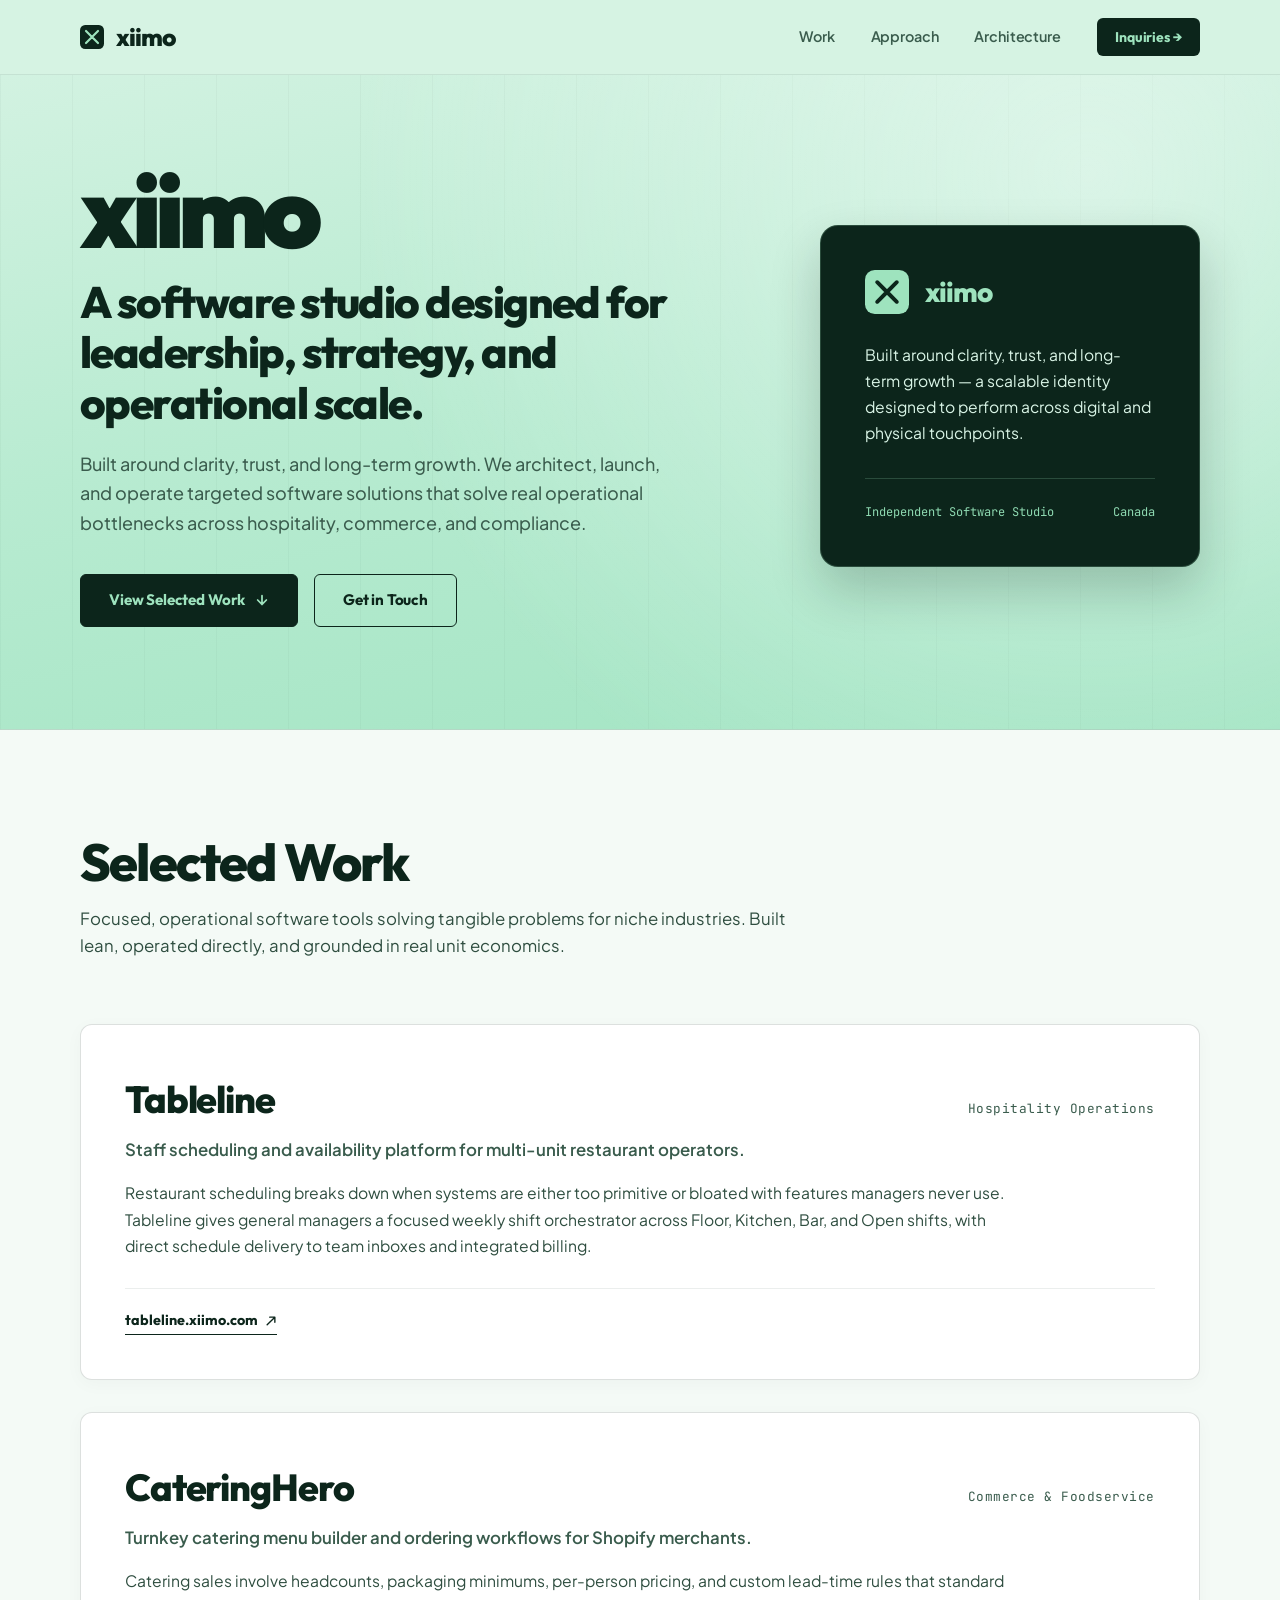
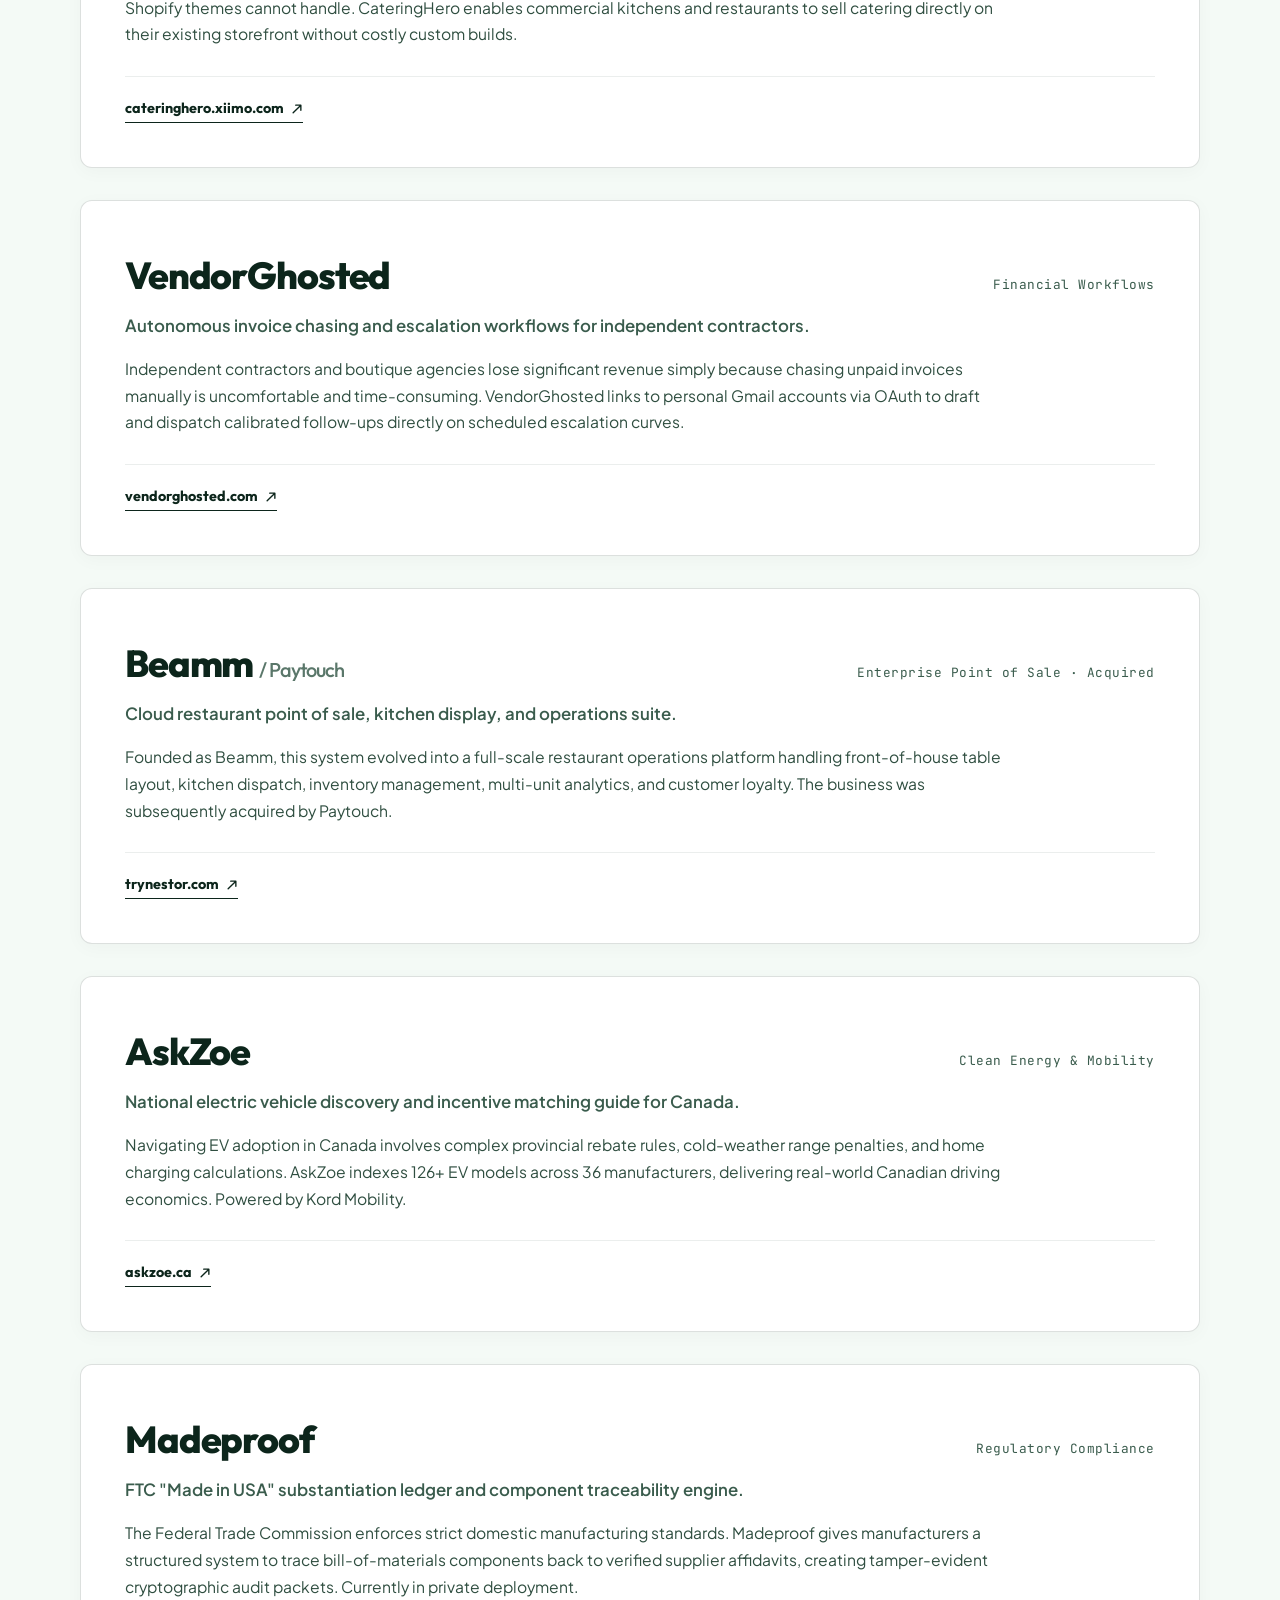
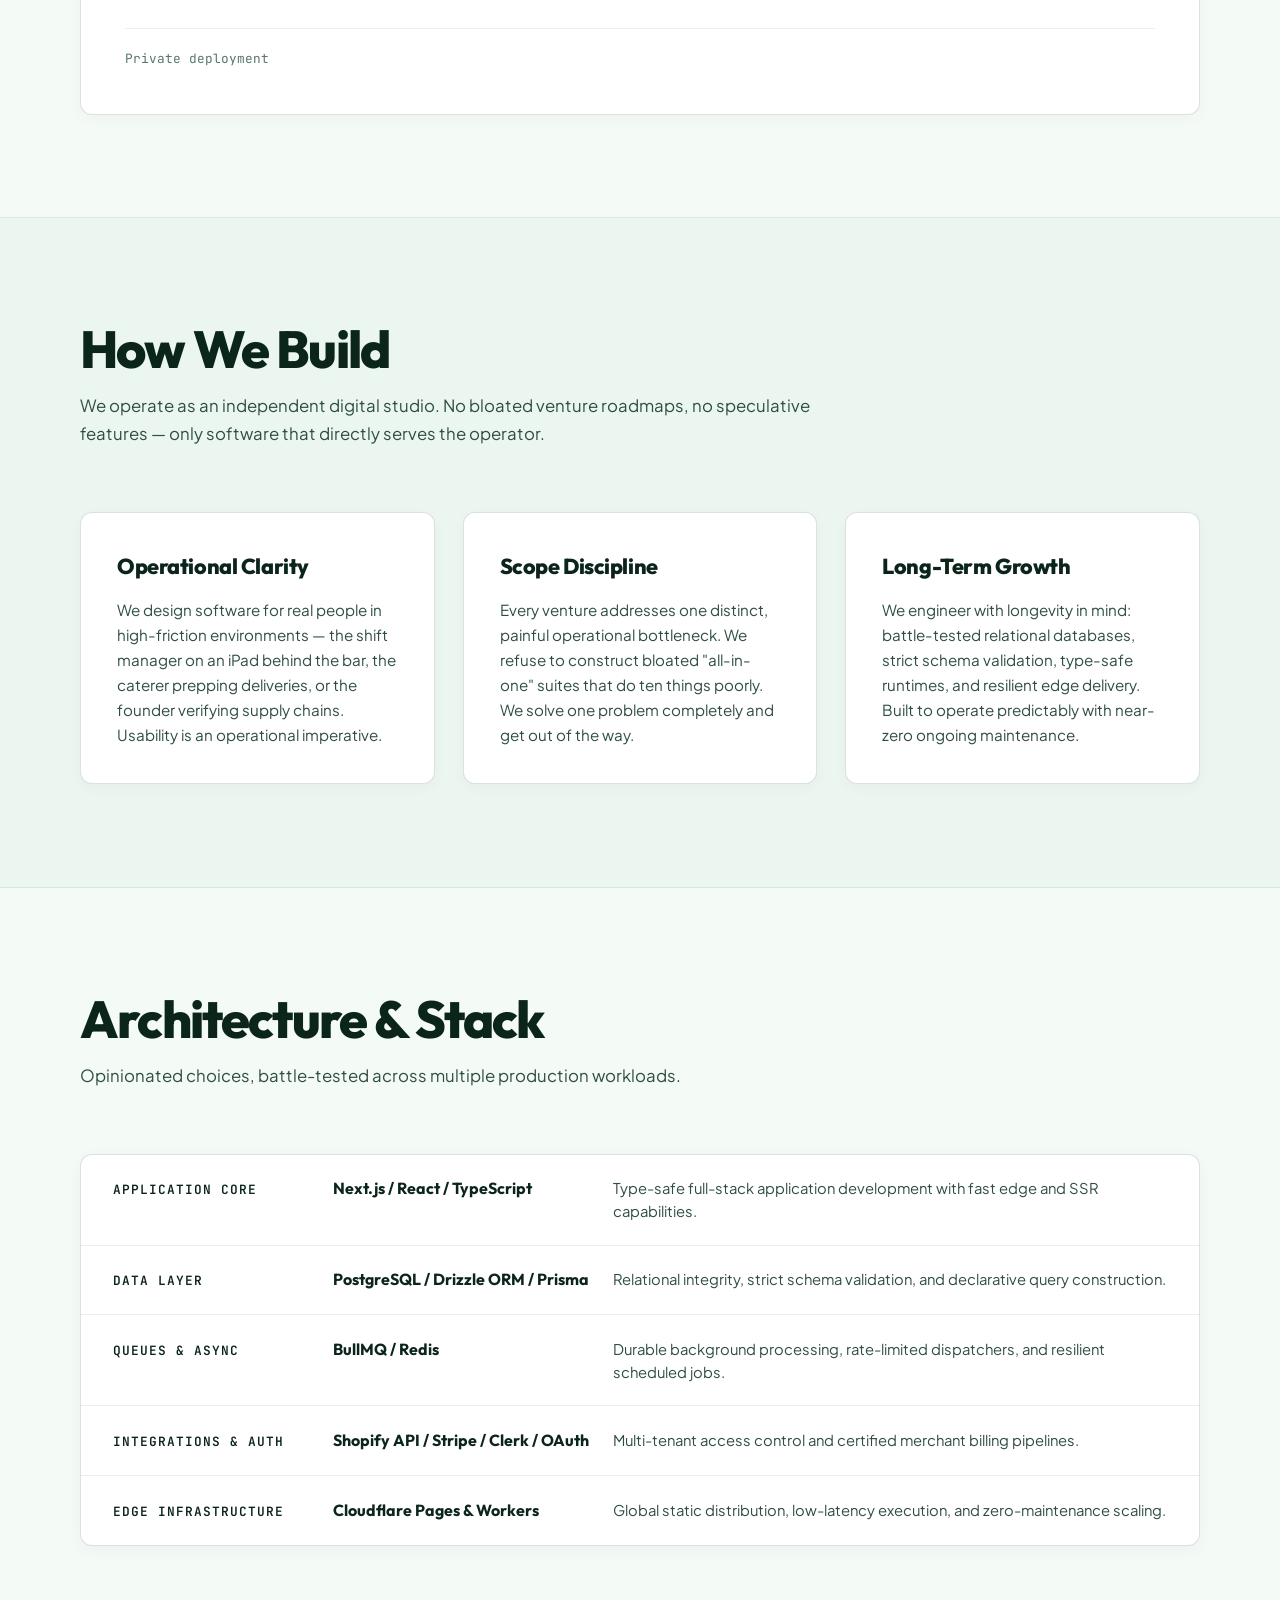
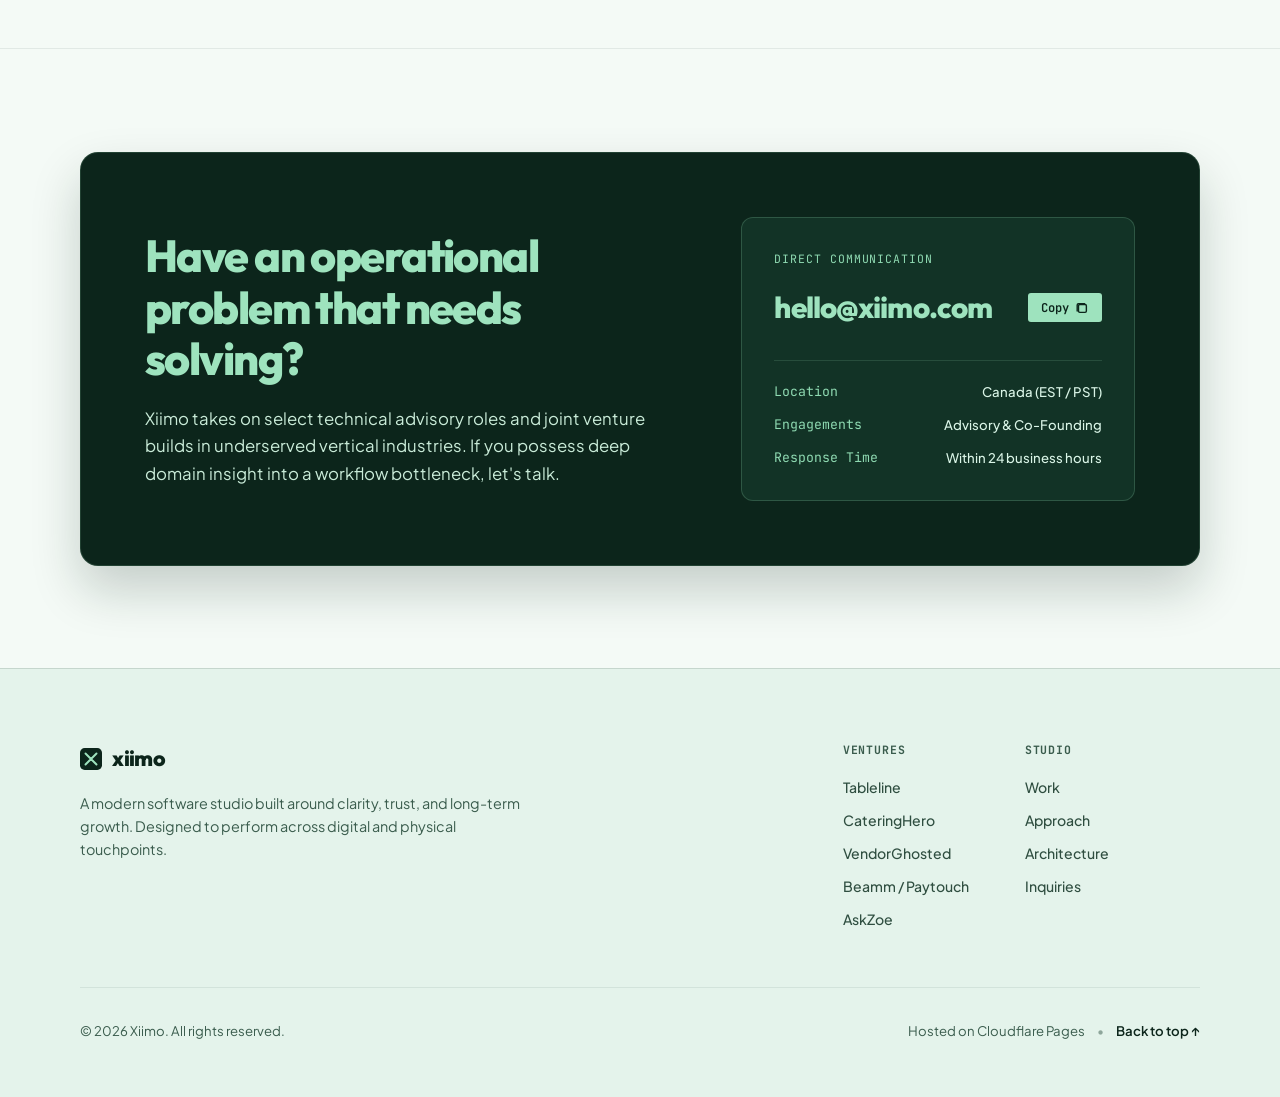
==== index.html @ 54f6e086 "Remove tech stack lists from project cards" ====
<!DOCTYPE html>
<html lang="en">
<head>
  <meta charset="UTF-8" />
  <meta name="viewport" content="width=device-width, initial-scale=1.0" />
  <title>Xiimo — Software Studio for Strategy, Operations &amp; Scale</title>
  <meta name="description" content="Xiimo is a modern software studio built around clarity, trust, and long-term growth. We engineer focused, operator-grade products across hospitality, commerce, and compliance." />
  <meta name="author" content="Xiimo Studio" />
  <link rel="canonical" href="https://xiimo.com/" />

  <!-- Open Graph -->
  <meta property="og:type" content="website" />
  <meta property="og:url" content="https://xiimo.com/" />
  <meta property="og:title" content="Xiimo — Software Studio" />
  <meta property="og:description" content="A modern software studio built around clarity, trust, and long-term growth. Shipped ventures in hospitality, commerce, and compliance." />
  <meta property="og:image" content="https://xiimo.com/og-image.png" />
  <meta property="og:site_name" content="Xiimo" />

  <!-- Twitter Card -->
  <meta name="twitter:card" content="summary_large_image" />
  <meta name="twitter:title" content="Xiimo — Software Studio" />
  <meta name="twitter:description" content="A modern software studio built around clarity, trust, and long-term growth." />
  <meta name="twitter:image" content="https://xiimo.com/og-image.png" />

  <!-- Favicon -->
  <link rel="icon" type="image/svg+xml" href="/favicon.svg" />
  <link rel="alternate icon" href="/favicon.ico" />

  <!-- Typography: Outfit + Plus Jakarta Sans + JetBrains Mono -->
  <link rel="preconnect" href="https://fonts.googleapis.com" />
  <link rel="preconnect" href="https://fonts.gstatic.com" crossorigin />
  <link href="https://fonts.googleapis.com/css2?family=JetBrains+Mono:wght@400;500&family=Outfit:wght@400;500;600;700;800;900&family=Plus+Jakarta+Sans:wght@400;500;600;700&display=swap" rel="stylesheet" />

  <!-- Stylesheet -->
  <link rel="stylesheet" href="/style.css" />

  <!-- Structured Data (JSON-LD) for SEO -->
  <script type="application/ld+json">
  {
    "@context": "https://schema.org",
    "@graph": [
      {
        "@type": "Organization",
        "@id": "https://xiimo.com/#organization",
        "name": "Xiimo",
        "url": "https://xiimo.com/",
        "logo": "https://xiimo.com/favicon.svg",
        "email": "hello@xiimo.com",
        "description": "A modern software studio designed for leadership, strategy, and innovation-driven organizations.",
        "foundingLocation": "Canada"
      },
      {
        "@type": "WebSite",
        "@id": "https://xiimo.com/#website",
        "url": "https://xiimo.com/",
        "name": "Xiimo",
        "publisher": {
          "@id": "https://xiimo.com/#organization"
        }
      },
      {
        "@type": "ItemList",
        "name": "Shipped Products & Ventures",
        "itemListElement": [
          {
            "@type": "SoftwareApplication",
            "name": "Tableline",
            "url": "https://tableline.xiimo.com",
            "applicationCategory": "BusinessApplication",
            "description": "Staff scheduling and availability platform for restaurant operators."
          },
          {
            "@type": "SoftwareApplication",
            "name": "CateringHero",
            "url": "https://cateringhero.xiimo.com",
            "applicationCategory": "BusinessApplication",
            "description": "Catering menus and custom order workflows on Shopify."
          },
          {
            "@type": "SoftwareApplication",
            "name": "VendorGhosted",
            "url": "https://vendorghosted.com",
            "applicationCategory": "BusinessApplication",
            "description": "Automated invoice chasing via Gmail OAuth for independent contractors."
          },
          {
            "@type": "SoftwareApplication",
            "name": "Beamm / Paytouch",
            "url": "https://trynestor.com",
            "applicationCategory": "BusinessApplication",
            "description": "Cloud restaurant point of sale and hospitality management platform. Acquired."
          },
          {
            "@type": "SoftwareApplication",
            "name": "AskZoe",
            "url": "https://askzoe.ca",
            "applicationCategory": "UtilityApplication",
            "description": "National EV purchase, range, and incentive discovery guide for Canada, powered by Kord Mobility."
          },
          {
            "@type": "SoftwareApplication",
            "name": "Madeproof",
            "url": "https://xiimo.com/#ventures",
            "applicationCategory": "BusinessApplication",
            "description": "FTC Made in USA compliance and supply chain verification ledger."
          }
        ]
      }
    ]
  }
  </script>
</head>
<body>

  <!-- Navigation -->
  <header class="site-header" id="top">
    <div class="header-inner container">
      <a href="#top" class="brand" aria-label="Xiimo home">
        <span class="brand-monogram">
          <svg width="24" height="24" viewBox="0 0 28 28" fill="none">
            <rect width="28" height="28" rx="6" fill="#0c251b"/>
            <path d="M7 7L14 14M14 14L21 21M14 14L21 7M14 14L7 21" stroke="#9ee3be" stroke-width="2.5" stroke-linecap="round"/>
          </svg>
        </span>
        <span class="brand-wordmark">xiimo</span>
      </a>

      <nav class="desktop-nav" aria-label="Main Navigation">
        <a href="#ventures" class="nav-link">Work</a>
        <a href="#philosophy" class="nav-link">Approach</a>
        <a href="#architecture" class="nav-link">Architecture</a>
        <a href="#inquiries" class="nav-cta">Inquiries &rarr;</a>
      </nav>

      <button class="mobile-toggle" id="menuToggle" aria-label="Toggle navigation menu" aria-expanded="false" aria-controls="mobileDrawer">
        <span></span>
        <span></span>
      </button>
    </div>

    <!-- Mobile Drawer -->
    <div class="mobile-drawer" id="mobileDrawer" aria-hidden="true">
      <nav class="mobile-nav-links">
        <a href="#ventures" class="mobile-nav-item">Work</a>
        <a href="#philosophy" class="mobile-nav-item">Approach</a>
        <a href="#architecture" class="mobile-nav-item">Architecture</a>
        <a href="#inquiries" class="mobile-nav-item">Inquiries</a>
      </nav>
      <div class="mobile-drawer-contact">
        <span class="label">Direct Inquiries</span>
        <a href="mailto:hello@xiimo.com" class="email">hello@xiimo.com</a>
      </div>
    </div>
  </header>

  <main id="main-content">

    <!-- Hero Showcase: Fresh Luminous Mint & Forest Green Editorial Canvas -->
    <section class="hero-canvas">
      <div class="container hero-container">
        
        <div class="hero-content">
          <div class="hero-brand-headline">
            <span class="studio-mark">xiimo</span>
          </div>

          <h1 class="hero-statement">
            A software studio designed for leadership, strategy, and operational scale.
          </h1>

          <p class="hero-subtext">
            Built around clarity, trust, and long-term growth. We architect, launch, and operate targeted software solutions that solve real operational bottlenecks across hospitality, commerce, and compliance.
          </p>

          <div class="hero-actions">
            <a href="#ventures" class="btn btn-dark">
              <span>View Selected Work</span>
              <svg width="14" height="14" viewBox="0 0 16 16" fill="none" aria-hidden="true">
                <path d="M8 3v10M3 8l5 5 5-5" stroke="currentColor" stroke-width="2" stroke-linecap="round" stroke-linejoin="round"/>
              </svg>
            </a>
            <a href="#inquiries" class="btn btn-ghost-dark">
              <span>Get in Touch</span>
            </a>
          </div>
        </div>

        <!-- Master Brand Tile (Referencing the clean dark green tile in brand guidelines) -->
        <div class="hero-brand-panel">
          <div class="identity-badge">
            <div class="badge-header">
              <div class="badge-monogram">
                <svg width="44" height="44" viewBox="0 0 36 36" fill="none">
                  <rect width="36" height="36" rx="8" fill="#9ee3be"/>
                  <path d="M10 10L18 18M18 18L26 26M18 18L26 10M18 18L10 26" stroke="#0c251b" stroke-width="3.2" stroke-linecap="round"/>
                </svg>
              </div>
              <span class="badge-name">xiimo</span>
            </div>

            <div class="badge-body">
              <p class="badge-statement">
                Built around clarity, trust, and long-term growth — a scalable identity designed to perform across digital and physical touchpoints.
              </p>
            </div>

            <div class="badge-footer-meta">
              <span>Independent Software Studio</span>
              <span>Canada</span>
            </div>
          </div>
        </div>

      </div>
    </section>

    <!-- Ventures Section (Clean Editorial Case Studies - No Pills, No AI Tags) -->
    <section class="ventures-section" id="ventures" aria-labelledby="ventures-heading">
      <div class="container">

        <div class="section-lead">
          <h2 id="ventures-heading" class="lead-title">Selected Work</h2>
          <p class="lead-desc">
            Focused, operational software tools solving tangible problems for niche industries. Built lean, operated directly, and grounded in real unit economics.
          </p>
        </div>

        <div class="ventures-grid">

          <!-- Tableline -->
          <article class="venture-card">
            <div class="venture-card-inner">
              <div class="venture-main">
                <div class="venture-heading-row">
                  <h3 class="venture-name">Tableline</h3>
                  <span class="venture-category">Hospitality Operations</span>
                </div>
                <p class="venture-tagline">Staff scheduling and availability platform for multi-unit restaurant operators.</p>
                <p class="venture-overview">
                  Restaurant scheduling breaks down when systems are either too primitive or bloated with features managers never use. Tableline gives general managers a focused weekly shift orchestrator across Floor, Kitchen, Bar, and Open shifts, with direct schedule delivery to team inboxes and integrated billing.
                </p>
                <div class="venture-footer">
                  <a href="https://tableline.xiimo.com" target="_blank" rel="noopener noreferrer" class="venture-link">
                    <span>tableline.xiimo.com</span>
                    <svg width="12" height="12" viewBox="0 0 14 14" fill="none" aria-hidden="true">
                      <path d="M2.5 11.5L11.5 2.5M11.5 2.5H5.5M11.5 2.5V8.5" stroke="currentColor" stroke-width="1.6" stroke-linecap="round" stroke-linejoin="round"/>
                    </svg>
                  </a>
                </div>
              </div>
            </div>
          </article>

          <!-- CateringHero -->
          <article class="venture-card">
            <div class="venture-card-inner">
              <div class="venture-main">
                <div class="venture-heading-row">
                  <h3 class="venture-name">CateringHero</h3>
                  <span class="venture-category">Commerce &amp; Foodservice</span>
                </div>
                <p class="venture-tagline">Turnkey catering menu builder and ordering workflows for Shopify merchants.</p>
                <p class="venture-overview">
                  Catering sales involve headcounts, packaging minimums, per-person pricing, and custom lead-time rules that standard Shopify themes cannot handle. CateringHero enables commercial kitchens and restaurants to sell catering directly on their existing storefront without costly custom builds.
                </p>
                <div class="venture-footer">
                  <a href="https://cateringhero.xiimo.com" target="_blank" rel="noopener noreferrer" class="venture-link">
                    <span>cateringhero.xiimo.com</span>
                    <svg width="12" height="12" viewBox="0 0 14 14" fill="none" aria-hidden="true">
                      <path d="M2.5 11.5L11.5 2.5M11.5 2.5H5.5M11.5 2.5V8.5" stroke="currentColor" stroke-width="1.6" stroke-linecap="round" stroke-linejoin="round"/>
                    </svg>
                  </a>
                </div>
              </div>
            </div>
          </article>

          <!-- VendorGhosted -->
          <article class="venture-card">
            <div class="venture-card-inner">
              <div class="venture-main">
                <div class="venture-heading-row">
                  <h3 class="venture-name">VendorGhosted</h3>
                  <span class="venture-category">Financial Workflows</span>
                </div>
                <p class="venture-tagline">Autonomous invoice chasing and escalation workflows for independent contractors.</p>
                <p class="venture-overview">
                  Independent contractors and boutique agencies lose significant revenue simply because chasing unpaid invoices manually is uncomfortable and time-consuming. VendorGhosted links to personal Gmail accounts via OAuth to draft and dispatch calibrated follow-ups directly on scheduled escalation curves.
                </p>
                <div class="venture-footer">
                  <a href="https://vendorghosted.com" target="_blank" rel="noopener noreferrer" class="venture-link">
                    <span>vendorghosted.com</span>
                    <svg width="12" height="12" viewBox="0 0 14 14" fill="none" aria-hidden="true">
                      <path d="M2.5 11.5L11.5 2.5M11.5 2.5H5.5M11.5 2.5V8.5" stroke="currentColor" stroke-width="1.6" stroke-linecap="round" stroke-linejoin="round"/>
                    </svg>
                  </a>
                </div>
              </div>
            </div>
          </article>

          <!-- Beamm / Paytouch -->
          <article class="venture-card">
            <div class="venture-card-inner">
              <div class="venture-main">
                <div class="venture-heading-row">
                  <h3 class="venture-name">Beamm <span class="venture-subname">/ Paytouch</span></h3>
                  <span class="venture-category">Enterprise Point of Sale &middot; Acquired</span>
                </div>
                <p class="venture-tagline">Cloud restaurant point of sale, kitchen display, and operations suite.</p>
                <p class="venture-overview">
                  Founded as Beamm, this system evolved into a full-scale restaurant operations platform handling front-of-house table layout, kitchen dispatch, inventory management, multi-unit analytics, and customer loyalty. The business was subsequently acquired by Paytouch.
                </p>
                <div class="venture-footer">
                  <a href="https://trynestor.com" target="_blank" rel="noopener noreferrer" class="venture-link">
                    <span>trynestor.com</span>
                    <svg width="12" height="12" viewBox="0 0 14 14" fill="none" aria-hidden="true">
                      <path d="M2.5 11.5L11.5 2.5M11.5 2.5H5.5M11.5 2.5V8.5" stroke="currentColor" stroke-width="1.6" stroke-linecap="round" stroke-linejoin="round"/>
                    </svg>
                  </a>
                </div>
              </div>
            </div>
          </article>

          <!-- AskZoe -->
          <article class="venture-card">
            <div class="venture-card-inner">
              <div class="venture-main">
                <div class="venture-heading-row">
                  <h3 class="venture-name">AskZoe</h3>
                  <span class="venture-category">Clean Energy &amp; Mobility</span>
                </div>
                <p class="venture-tagline">National electric vehicle discovery and incentive matching guide for Canada.</p>
                <p class="venture-overview">
                  Navigating EV adoption in Canada involves complex provincial rebate rules, cold-weather range penalties, and home charging calculations. AskZoe indexes 126+ EV models across 36 manufacturers, delivering real-world Canadian driving economics. Powered by Kord Mobility.
                </p>
                <div class="venture-footer">
                  <a href="https://askzoe.ca" target="_blank" rel="noopener noreferrer" class="venture-link">
                    <span>askzoe.ca</span>
                    <svg width="12" height="12" viewBox="0 0 14 14" fill="none" aria-hidden="true">
                      <path d="M2.5 11.5L11.5 2.5M11.5 2.5H5.5M11.5 2.5V8.5" stroke="currentColor" stroke-width="1.6" stroke-linecap="round" stroke-linejoin="round"/>
                    </svg>
                  </a>
                </div>
              </div>
            </div>
          </article>

          <!-- Madeproof -->
          <article class="venture-card">
            <div class="venture-card-inner">
              <div class="venture-main">
                <div class="venture-heading-row">
                  <h3 class="venture-name">Madeproof</h3>
                  <span class="venture-category">Regulatory Compliance</span>
                </div>
                <p class="venture-tagline">FTC "Made in USA" substantiation ledger and component traceability engine.</p>
                <p class="venture-overview">
                  The Federal Trade Commission enforces strict domestic manufacturing standards. Madeproof gives manufacturers a structured system to trace bill-of-materials components back to verified supplier affidavits, creating tamper-evident cryptographic audit packets. Currently in private deployment.
                </p>
                <div class="venture-footer">
                  <span class="venture-inline-note">Private deployment</span>
                </div>
              </div>
            </div>
          </article>

        </div>

      </div>
    </section>

    <!-- Studio Philosophy -->
    <section class="philosophy-section" id="philosophy" aria-labelledby="philosophy-heading">
      <div class="container">

        <div class="section-lead">
          <h2 id="philosophy-heading" class="lead-title">How We Build</h2>
          <p class="lead-desc">
            We operate as an independent digital studio. No bloated venture roadmaps, no speculative features — only software that directly serves the operator.
          </p>
        </div>

        <div class="principles-grid">
          
          <div class="principle-box">
            <h3 class="principle-title">Operational Clarity</h3>
            <p class="principle-text">
              We design software for real people in high-friction environments — the shift manager on an iPad behind the bar, the caterer prepping deliveries, or the founder verifying supply chains. Usability is an operational imperative.
            </p>
          </div>

          <div class="principle-box">
            <h3 class="principle-title">Scope Discipline</h3>
            <p class="principle-text">
              Every venture addresses one distinct, painful operational bottleneck. We refuse to construct bloated "all-in-one" suites that do ten things poorly. We solve one problem completely and get out of the way.
            </p>
          </div>

          <div class="principle-box">
            <h3 class="principle-title">Long-Term Growth</h3>
            <p class="principle-text">
              We engineer with longevity in mind: battle-tested relational databases, strict schema validation, type-safe runtimes, and resilient edge delivery. Built to operate predictably with near-zero ongoing maintenance.
            </p>
          </div>

        </div>

      </div>
    </section>

    <!-- Architecture & Tooling -->
    <section class="architecture-section" id="architecture" aria-labelledby="arch-heading">
      <div class="container">

        <div class="section-lead">
          <h2 id="arch-heading" class="lead-title">Architecture &amp; Stack</h2>
          <p class="lead-desc">
            Opinionated choices, battle-tested across multiple production workloads.
          </p>
        </div>

        <div class="arch-table" role="table" aria-label="Architecture breakdown">
          
          <div class="arch-row" role="row">
            <div class="arch-cell-cat" role="rowheader">Application Core</div>
            <div class="arch-cell-tech" role="cell">Next.js / React / TypeScript</div>
            <div class="arch-cell-desc" role="cell">Type-safe full-stack application development with fast edge and SSR capabilities.</div>
          </div>

          <div class="arch-row" role="row">
            <div class="arch-cell-cat" role="rowheader">Data Layer</div>
            <div class="arch-cell-tech" role="cell">PostgreSQL / Drizzle ORM / Prisma</div>
            <div class="arch-cell-desc" role="cell">Relational integrity, strict schema validation, and declarative query construction.</div>
          </div>

          <div class="arch-row" role="row">
            <div class="arch-cell-cat" role="rowheader">Queues &amp; Async</div>
            <div class="arch-cell-tech" role="cell">BullMQ / Redis</div>
            <div class="arch-cell-desc" role="cell">Durable background processing, rate-limited dispatchers, and resilient scheduled jobs.</div>
          </div>

          <div class="arch-row" role="row">
            <div class="arch-cell-cat" role="rowheader">Integrations &amp; Auth</div>
            <div class="arch-cell-tech" role="cell">Shopify API / Stripe / Clerk / OAuth</div>
            <div class="arch-cell-desc" role="cell">Multi-tenant access control and certified merchant billing pipelines.</div>
          </div>

          <div class="arch-row" role="row">
            <div class="arch-cell-cat" role="rowheader">Edge Infrastructure</div>
            <div class="arch-cell-tech" role="cell">Cloudflare Pages &amp; Workers</div>
            <div class="arch-cell-desc" role="cell">Global static distribution, low-latency execution, and zero-maintenance scaling.</div>
          </div>

        </div>

      </div>
    </section>

    <!-- Inquiries Statement (Deep Forest Green Inverted Statement) -->
    <section class="inquiries-section" id="inquiries" aria-labelledby="inquiries-heading">
      <div class="container">

        <div class="inquiries-card">
          <div class="inquiries-left">
            <h2 id="inquiries-heading" class="inquiries-title">
              Have an operational problem that needs solving?
            </h2>
            <p class="inquiries-desc">
              Xiimo takes on select technical advisory roles and joint venture builds in underserved vertical industries. If you possess deep domain insight into a workflow bottleneck, let's talk.
            </p>
          </div>

          <div class="inquiries-right">
            <div class="contact-action-box">
              <span class="action-label">Direct Communication</span>
              
              <div class="email-display-row">
                <a href="mailto:hello@xiimo.com" class="hero-email-link" id="inquiryEmailLink">
                  hello@xiimo.com
                </a>
                <button class="btn-copy-mint" id="copyEmailBtn" aria-label="Copy email address to clipboard">
                  <span id="copyBtnText">Copy</span>
                  <svg width="14" height="14" viewBox="0 0 16 16" fill="none" aria-hidden="true">
                    <rect x="4" y="4" width="9" height="9" rx="1.5" stroke="currentColor" stroke-width="1.6"/>
                    <path d="M2.5 11.5v-7A1.5 1.5 0 014 3h7" stroke="currentColor" stroke-width="1.6" stroke-linecap="round"/>
                  </svg>
                </button>
              </div>

              <div class="meta-details">
                <div class="meta-item">
                  <span class="k">Location</span>
                  <span class="v">Canada (EST / PST)</span>
                </div>
                <div class="meta-item">
                  <span class="k">Engagements</span>
                  <span class="v">Advisory &amp; Co-Founding</span>
                </div>
                <div class="meta-item">
                  <span class="k">Response Time</span>
                  <span class="v">Within 24 business hours</span>
                </div>
              </div>
            </div>
          </div>
        </div>

      </div>
    </section>

  </main>

  <!-- Footer -->
  <footer class="site-footer">
    <div class="container footer-content">
      
      <div class="footer-left">
        <div class="footer-brand">
          <svg width="22" height="22" viewBox="0 0 28 28" fill="none" aria-hidden="true">
            <rect width="28" height="28" rx="6" fill="#0c251b"/>
            <path d="M7 7L14 14M14 14L21 21M14 14L21 7M14 14L7 21" stroke="#9ee3be" stroke-width="2.5" stroke-linecap="round"/>
          </svg>
          <span class="brand-text">xiimo</span>
        </div>
        <p class="footer-blurb">
          A modern software studio built around clarity, trust, and long-term growth. Designed to perform across digital and physical touchpoints.
        </p>
      </div>

      <div class="footer-nav-group">
        <div class="footer-col">
          <span class="col-head">Ventures</span>
          <a href="https://tableline.xiimo.com" target="_blank" rel="noopener">Tableline</a>
          <a href="https://cateringhero.xiimo.com" target="_blank" rel="noopener">CateringHero</a>
          <a href="https://vendorghosted.com" target="_blank" rel="noopener">VendorGhosted</a>
          <a href="https://trynestor.com" target="_blank" rel="noopener">Beamm / Paytouch</a>
          <a href="https://askzoe.ca" target="_blank" rel="noopener">AskZoe</a>
        </div>

        <div class="footer-col">
          <span class="col-head">Studio</span>
          <a href="#ventures">Work</a>
          <a href="#philosophy">Approach</a>
          <a href="#architecture">Architecture</a>
          <a href="#inquiries">Inquiries</a>
        </div>
      </div>

      <div class="footer-sub-bar">
        <div class="copy-text">
          &copy; <span id="currentYear">2026</span> Xiimo. All rights reserved.
        </div>
        <div class="infra-text">
          <span>Hosted on Cloudflare Pages</span>
          <span class="bullet">&bull;</span>
          <a href="#top" class="top-anchor">Back to top &uarr;</a>
        </div>
      </div>

    </div>
  </footer>

  <script src="/app.js"></script>
</body>
</html>
---- style.css ----
/* ==========================================================================
   XIIMO — Modern Software Studio
   Brand Identity: Fresh Luminous Mint (#9ee3be / #bdecd4) & Deep Forest Racing Green (#0c251b)
   Clean, restrained editorial layout. Zero AI pills, zero speculative tags.
   ========================================================================== */

:root {
  /* Core Color System */
  --c-mint-hero: #bfead4;
  --c-mint-surface: #d8f3e5;
  --c-mint-accent: #9ee3be;
  --c-mint-light: #eef9f3;
  --c-mint-border: #8fdab2;

  --c-forest-deep: #0c251b;
  --c-forest-dark: #123326;
  --c-forest-surface: #183e2f;
  --c-forest-muted: #3a5c4d;
  --c-forest-subtle: #5f8072;

  --c-bg-page: #f4faf6;
  --c-bg-card: #ffffff;
  --c-bg-card-alt: #ebf6f0;

  --c-text-primary: #0c251b;
  --c-text-secondary: #2f4e40;
  --c-text-muted: #5a776a;
  --c-border-subtle: rgba(12, 37, 27, 0.08);
  --c-border-medium: rgba(12, 37, 27, 0.14);

  /* Typography */
  --font-brand: 'Outfit', -apple-system, BlinkMacSystemFont, 'Segoe UI', Roboto, sans-serif;
  --font-sans: 'Plus Jakarta Sans', -apple-system, BlinkMacSystemFont, 'Segoe UI', Roboto, sans-serif;
  --font-mono: 'JetBrains Mono', SFMono-Regular, Menlo, Monaco, monospace;

  /* Layout Tokens */
  --container-max: 1200px;
  --container-pad: clamp(1.25rem, 4vw, 2.5rem);
  --radius-xs: 3px;
  --radius-sm: 6px;
  --radius-md: 12px;
  --radius-lg: 18px;
  --transition-fast: 150ms cubic-bezier(0.16, 1, 0.3, 1);
  --transition-base: 240ms cubic-bezier(0.16, 1, 0.3, 1);
}

/* Reset & Basics */
*, *::before, *::after {
  box-sizing: border-box;
  margin: 0;
  padding: 0;
}

html {
  scroll-behavior: smooth;
  font-size: 16px;
  background-color: var(--c-bg-page);
  color: var(--c-text-primary);
  font-family: var(--font-sans);
  -webkit-font-smoothing: antialiased;
  -moz-osx-font-smoothing: grayscale;
  text-rendering: optimizeLegibility;
}

body {
  background-color: var(--c-bg-page);
  color: var(--c-text-primary);
  line-height: 1.6;
  min-height: 100vh;
}

img, svg {
  display: block;
  max-width: 100%;
}

a {
  color: inherit;
  text-decoration: none;
  transition: color var(--transition-fast), border-color var(--transition-fast);
}

button {
  font-family: inherit;
  background: none;
  border: none;
  cursor: pointer;
}

.container {
  width: 100%;
  max-width: var(--container-max);
  margin-inline: auto;
  padding-inline: var(--container-pad);
}

:focus-visible {
  outline: 2px solid var(--c-forest-deep);
  outline-offset: 3px;
}

/* ==========================================================================
   Navigation Header
   ========================================================================== */
.site-header {
  position: sticky;
  top: 0;
  z-index: 100;
  background-color: rgba(210, 242, 225, 0.88);
  backdrop-filter: blur(12px);
  -webkit-backdrop-filter: blur(12px);
  border-bottom: 1px solid var(--c-border-subtle);
  transition: background-color var(--transition-base), border-color var(--transition-base);
}

.header-inner {
  display: flex;
  align-items: center;
  justify-content: space-between;
  height: 74px;
}

.brand {
  display: inline-flex;
  align-items: center;
  gap: 0.75rem;
}

.brand-monogram {
  display: flex;
  align-items: center;
}

.brand-wordmark {
  font-family: var(--font-brand);
  font-size: 1.55rem;
  font-weight: 800;
  letter-spacing: -0.04em;
  color: var(--c-forest-deep);
}

.desktop-nav {
  display: flex;
  align-items: center;
  gap: 2.25rem;
}

.nav-link {
  font-size: 0.9rem;
  font-weight: 600;
  color: var(--c-forest-muted);
  letter-spacing: -0.01em;
  transition: color var(--transition-fast);
}

.nav-link:hover {
  color: var(--c-forest-deep);
}

.nav-cta {
  font-family: var(--font-brand);
  font-size: 0.875rem;
  font-weight: 700;
  color: var(--c-mint-accent);
  background-color: var(--c-forest-deep);
  padding: 0.5rem 1.15rem;
  border-radius: var(--radius-sm);
  letter-spacing: -0.01em;
  transition: background-color var(--transition-fast), transform var(--transition-fast);
}

.nav-cta:hover {
  background-color: var(--c-forest-dark);
  transform: translateY(-1px);
}

.mobile-toggle {
  display: none;
  flex-direction: column;
  gap: 6px;
  width: 32px;
  height: 32px;
  justify-content: center;
  align-items: flex-end;
}

.mobile-toggle span {
  display: block;
  height: 2.5px;
  width: 22px;
  background-color: var(--c-forest-deep);
  border-radius: 2px;
  transition: transform var(--transition-fast), width var(--transition-fast);
}

.mobile-toggle span:last-child {
  width: 15px;
}

.mobile-drawer {
  display: none;
  background-color: var(--c-bg-card);
  border-bottom: 1px solid var(--c-border-medium);
  padding: 1.5rem var(--container-pad) 2rem;
}

.mobile-drawer.is-open {
  display: block;
}

.mobile-nav-links {
  display: flex;
  flex-direction: column;
  gap: 1.25rem;
  margin-bottom: 1.75rem;
}

.mobile-nav-item {
  font-family: var(--font-brand);
  font-size: 1.25rem;
  font-weight: 700;
  color: var(--c-forest-deep);
}

.mobile-drawer-contact {
  padding-top: 1.25rem;
  border-top: 1px solid var(--c-border-subtle);
  display: flex;
  flex-direction: column;
  gap: 0.25rem;
}

.mobile-drawer-contact .label {
  font-size: 0.72rem;
  font-family: var(--font-mono);
  text-transform: uppercase;
  color: var(--c-text-muted);
}

.mobile-drawer-contact .email {
  font-size: 1rem;
  font-weight: 700;
  color: var(--c-forest-deep);
}

/* ==========================================================================
   Hero Canvas: Luminous Mint & Forest Green
   ========================================================================== */
.hero-canvas {
  background: linear-gradient(168deg, #d2f2e1 0%, #b8ebd1 45%, #a1e4c2 100%);
  border-bottom: 1px solid rgba(12, 37, 27, 0.12);
  padding-top: clamp(3.5rem, 7vw, 6rem);
  padding-bottom: clamp(4rem, 8vw, 6.5rem);
  position: relative;
  overflow: hidden;
}

.hero-canvas::after {
  content: "";
  position: absolute;
  inset: 0;
  background-image: 
    radial-gradient(circle at 85% 15%, rgba(255, 255, 255, 0.45) 0%, transparent 60%),
    linear-gradient(to right, rgba(12, 37, 27, 0.03) 1px, transparent 1px);
  background-size: 100% 100%, 72px 72px;
  pointer-events: none;
}

.hero-container {
  display: grid;
  grid-template-columns: 1.25fr 0.75fr;
  gap: clamp(2.5rem, 5vw, 4.5rem);
  align-items: center;
  position: relative;
  z-index: 2;
}

.hero-content {
  display: flex;
  flex-direction: column;
  align-items: flex-start;
}

.hero-brand-headline {
  margin-bottom: 1.25rem;
}

.studio-mark {
  font-family: var(--font-brand);
  font-size: clamp(3.5rem, 8vw, 6.5rem);
  font-weight: 900;
  letter-spacing: -0.06em;
  line-height: 0.9;
  color: var(--c-forest-deep);
  display: block;
}

.hero-statement {
  font-family: var(--font-brand);
  font-size: clamp(1.85rem, 3.8vw, 2.75rem);
  font-weight: 800;
  line-height: 1.15;
  letter-spacing: -0.035em;
  color: var(--c-forest-deep);
  margin-bottom: 1.25rem;
}

.hero-subtext {
  font-size: clamp(1rem, 1.6vw, 1.125rem);
  color: var(--c-forest-muted);
  line-height: 1.65;
  max-width: 580px;
  margin-bottom: 2.25rem;
  font-weight: 450;
}

.hero-actions {
  display: flex;
  flex-wrap: wrap;
  gap: 1rem;
  align-items: center;
}

.btn {
  display: inline-flex;
  align-items: center;
  justify-content: center;
  gap: 0.6rem;
  padding: 0.85rem 1.75rem;
  font-family: var(--font-brand);
  font-size: 0.95rem;
  font-weight: 700;
  border-radius: var(--radius-sm);
  letter-spacing: -0.01em;
  transition: all var(--transition-fast);
}

.btn-dark {
  background-color: var(--c-forest-deep);
  color: var(--c-mint-accent);
  border: 1px solid var(--c-forest-deep);
}

.btn-dark:hover {
  background-color: var(--c-forest-dark);
  transform: translateY(-1px);
  box-shadow: 0 8px 20px rgba(12, 37, 27, 0.15);
}

.btn-ghost-dark {
  background-color: transparent;
  color: var(--c-forest-deep);
  border: 1.5px solid var(--c-forest-deep);
}

.btn-ghost-dark:hover {
  background-color: rgba(12, 37, 27, 0.08);
}

/* Master Brand Identity Tile (Restrained, high-craft brand specimen) */
.hero-brand-panel {
  display: flex;
  justify-content: flex-end;
}

.identity-badge {
  width: 100%;
  max-width: 380px;
  background-color: var(--c-forest-deep);
  color: #ffffff;
  border-radius: var(--radius-lg);
  padding: clamp(2rem, 4vw, 2.75rem);
  box-shadow: 0 24px 50px rgba(12, 37, 27, 0.22);
  border: 1px solid rgba(158, 227, 190, 0.2);
}

.badge-header {
  display: flex;
  align-items: center;
  gap: 1rem;
  margin-bottom: 1.75rem;
}

.badge-monogram {
  display: flex;
  align-items: center;
}

.badge-name {
  font-family: var(--font-brand);
  font-size: 1.75rem;
  font-weight: 800;
  letter-spacing: -0.04em;
  line-height: 1;
  color: var(--c-mint-accent);
}

.badge-body {
  margin-bottom: 2rem;
}

.badge-statement {
  font-size: 0.98rem;
  line-height: 1.65;
  color: #daf5e7;
  font-weight: 400;
}

.badge-footer-meta {
  display: flex;
  align-items: center;
  justify-content: space-between;
  padding-top: 1.5rem;
  border-top: 1px solid rgba(158, 227, 190, 0.2);
  font-family: var(--font-mono);
  font-size: 0.75rem;
  color: var(--c-mint-border);
}

/* ==========================================================================
   Section Lead Typography (Clean, confident, zero numbered prefix)
   ========================================================================== */
.section-lead {
  max-width: 740px;
  margin-bottom: clamp(2.5rem, 5vw, 4rem);
}

.lead-title {
  font-family: var(--font-brand);
  font-size: clamp(2.25rem, 4.5vw, 3.25rem);
  font-weight: 800;
  letter-spacing: -0.035em;
  line-height: 1.15;
  color: var(--c-forest-deep);
  margin-bottom: 0.75rem;
}

.lead-desc {
  font-size: 1.05rem;
  color: var(--c-text-secondary);
  line-height: 1.65;
}

/* ==========================================================================
   Selected Work (Editorial Presentation, Zero Pills)
   ========================================================================== */
.ventures-section {
  padding-block: clamp(4.5rem, 8vw, 7rem);
  background-color: var(--c-bg-page);
  border-bottom: 1px solid var(--c-border-subtle);
}

.ventures-grid {
  display: flex;
  flex-direction: column;
  gap: 2rem;
}

.venture-card {
  background-color: var(--c-bg-card);
  border: 1px solid var(--c-border-medium);
  border-radius: var(--radius-md);
  padding: clamp(2rem, 3.5vw, 2.75rem);
  box-shadow: 0 4px 18px rgba(12, 37, 27, 0.03);
  transition: transform var(--transition-base), box-shadow var(--transition-base), border-color var(--transition-base);
}

.venture-card:hover {
  transform: translateY(-2px);
  box-shadow: 0 12px 32px rgba(12, 37, 27, 0.07);
  border-color: var(--c-forest-muted);
}

.venture-heading-row {
  display: flex;
  align-items: baseline;
  justify-content: space-between;
  flex-wrap: wrap;
  gap: 0.75rem;
  margin-bottom: 0.5rem;
}

.venture-name {
  font-family: var(--font-brand);
  font-size: clamp(1.85rem, 3vw, 2.35rem);
  font-weight: 800;
  letter-spacing: -0.03em;
  color: var(--c-forest-deep);
}

.venture-subname {
  font-size: 1.25rem;
  font-weight: 500;
  color: var(--c-text-muted);
}

.venture-category {
  font-family: var(--font-mono);
  font-size: 0.8rem;
  color: var(--c-forest-muted);
  letter-spacing: 0.04em;
}

.venture-tagline {
  font-size: 1.05rem;
  font-weight: 600;
  color: var(--c-forest-muted);
  margin-bottom: 1rem;
}

.venture-overview {
  font-size: 0.98rem;
  color: var(--c-text-secondary);
  line-height: 1.7;
  max-width: 880px;
  margin-bottom: 1.75rem;
}

.venture-footer {
  display: flex;
  align-items: center;
  justify-content: flex-start;
  padding-top: 1.25rem;
  border-top: 1px solid var(--c-border-subtle);
}

.venture-link {
  display: inline-flex;
  align-items: center;
  gap: 0.45rem;
  font-family: var(--font-brand);
  font-size: 0.9rem;
  font-weight: 700;
  color: var(--c-forest-deep);
  border-bottom: 1.5px solid var(--c-forest-deep);
  padding-bottom: 2px;
}

.venture-link:hover {
  color: var(--c-forest-surface);
  border-color: var(--c-forest-surface);
}

.venture-inline-note {
  font-family: var(--font-mono);
  font-size: 0.8rem;
  color: var(--c-text-muted);
}

/* ==========================================================================
   Philosophy / Approach Section
   ========================================================================== */
.philosophy-section {
  padding-block: clamp(4.5rem, 8vw, 7rem);
  background-color: #ebf6f0;
  border-bottom: 1px solid var(--c-border-subtle);
}

.principles-grid {
  display: grid;
  grid-template-columns: repeat(3, 1fr);
  gap: 1.75rem;
}

.principle-box {
  background-color: var(--c-bg-card);
  border: 1px solid var(--c-border-medium);
  border-radius: var(--radius-md);
  padding: 2.25rem;
  box-shadow: 0 4px 14px rgba(12, 37, 27, 0.03);
}

.principle-title {
  font-family: var(--font-brand);
  font-size: 1.35rem;
  font-weight: 800;
  letter-spacing: -0.02em;
  color: var(--c-forest-deep);
  margin-bottom: 0.85rem;
}

.principle-text {
  font-size: 0.95rem;
  color: var(--c-text-secondary);
  line-height: 1.65;
}

/* ==========================================================================
   Architecture & Tooling Table
   ========================================================================== */
.architecture-section {
  padding-block: clamp(4.5rem, 8vw, 7rem);
  background-color: var(--c-bg-page);
  border-bottom: 1px solid var(--c-border-subtle);
}

.arch-table {
  background-color: var(--c-bg-card);
  border: 1px solid var(--c-border-medium);
  border-radius: var(--radius-md);
  overflow: hidden;
  box-shadow: 0 4px 16px rgba(12, 37, 27, 0.04);
}

.arch-row {
  display: grid;
  grid-template-columns: 220px 280px 1fr;
  padding: 1.35rem 2rem;
  align-items: baseline;
  border-bottom: 1px solid var(--c-border-subtle);
}

.arch-row:last-child {
  border-bottom: none;
}

.arch-cell-cat {
  font-family: var(--font-mono);
  font-size: 0.8rem;
  text-transform: uppercase;
  letter-spacing: 0.08em;
  color: var(--c-forest-deep);
  font-weight: 600;
}

.arch-cell-tech {
  font-family: var(--font-brand);
  font-size: 1rem;
  font-weight: 700;
  color: var(--c-forest-deep);
}

.arch-cell-desc {
  font-size: 0.925rem;
  color: var(--c-text-secondary);
  line-height: 1.55;
}

/* ==========================================================================
   Inquiries Section (Deep Forest Green Inverted Showcase)
   ========================================================================== */
.inquiries-section {
  padding-block: clamp(4.5rem, 8vw, 7.5rem);
  background-color: var(--c-bg-page);
}

.inquiries-card {
  background-color: var(--c-forest-deep);
  color: #ffffff;
  border-radius: var(--radius-lg);
  padding: clamp(2.5rem, 5vw, 4.5rem);
  display: grid;
  grid-template-columns: 1.15fr 0.85fr;
  gap: clamp(2.5rem, 5vw, 4.5rem);
  align-items: center;
  box-shadow: 0 24px 50px rgba(12, 37, 27, 0.2);
  border: 1px solid rgba(158, 227, 190, 0.15);
}

.inquiries-title {
  font-family: var(--font-brand);
  font-size: clamp(2rem, 3.5vw, 2.85rem);
  font-weight: 800;
  letter-spacing: -0.035em;
  line-height: 1.15;
  color: var(--c-mint-accent);
  margin-bottom: 1.25rem;
}

.inquiries-desc {
  font-size: 1.05rem;
  color: #c9ebd8;
  line-height: 1.65;
  max-width: 520px;
}

.contact-action-box {
  background-color: var(--c-forest-dark);
  border: 1px solid rgba(158, 227, 190, 0.2);
  border-radius: var(--radius-md);
  padding: 2rem;
}

.action-label {
  display: block;
  font-family: var(--font-mono);
  font-size: 0.72rem;
  text-transform: uppercase;
  letter-spacing: 0.08em;
  color: var(--c-mint-border);
  margin-bottom: 1rem;
}

.email-display-row {
  display: flex;
  align-items: center;
  justify-content: space-between;
  gap: 1rem;
  margin-bottom: 1.75rem;
  flex-wrap: wrap;
}

.hero-email-link {
  font-family: var(--font-brand);
  font-size: clamp(1.4rem, 2.5vw, 1.85rem);
  font-weight: 800;
  color: var(--c-mint-accent);
  letter-spacing: -0.03em;
}

.hero-email-link:hover {
  color: #ffffff;
}

.btn-copy-mint {
  display: inline-flex;
  align-items: center;
  gap: 0.4rem;
  font-family: var(--font-mono);
  font-size: 0.76rem;
  font-weight: 600;
  color: var(--c-forest-deep);
  background-color: var(--c-mint-accent);
  padding: 0.4rem 0.8rem;
  border-radius: var(--radius-xs);
  transition: all var(--transition-fast);
}

.btn-copy-mint:hover {
  background-color: #ffffff;
}

.meta-details {
  display: flex;
  flex-direction: column;
  gap: 0.75rem;
  padding-top: 1.25rem;
  border-top: 1px solid rgba(158, 227, 190, 0.15);
}

.meta-item {
  display: flex;
  justify-content: space-between;
  align-items: center;
  font-size: 0.825rem;
}

.meta-item .k {
  color: var(--c-mint-border);
  font-family: var(--font-mono);
}

.meta-item .v {
  color: #daf5e7;
  font-weight: 500;
}

/* ==========================================================================
   Footer
   ========================================================================== */
.site-footer {
  padding-top: 4.5rem;
  padding-bottom: 3.5rem;
  background-color: #e4f3eb;
  border-top: 1px solid var(--c-border-medium);
}

.footer-content {
  display: grid;
  grid-template-columns: 2fr 1fr;
  gap: 3rem;
  row-gap: 3.5rem;
}

.footer-brand {
  display: flex;
  align-items: center;
  gap: 0.65rem;
  margin-bottom: 1rem;
}

.brand-text {
  font-family: var(--font-brand);
  font-size: 1.35rem;
  font-weight: 800;
  letter-spacing: -0.03em;
  color: var(--c-forest-deep);
}

.footer-blurb {
  font-size: 0.9rem;
  color: var(--c-forest-muted);
  line-height: 1.6;
  max-width: 440px;
}

.footer-nav-group {
  display: flex;
  gap: 3.5rem;
}

.footer-col {
  display: flex;
  flex-direction: column;
  gap: 0.65rem;
}

.col-head {
  font-family: var(--font-mono);
  font-size: 0.72rem;
  text-transform: uppercase;
  letter-spacing: 0.08em;
  color: var(--c-forest-muted);
  font-weight: 700;
  margin-bottom: 0.4rem;
}

.footer-col a {
  font-size: 0.88rem;
  color: var(--c-text-secondary);
  font-weight: 500;
}

.footer-col a:hover {
  color: var(--c-forest-deep);
}

.footer-sub-bar {
  grid-column: 1 / -1;
  padding-top: 2rem;
  border-top: 1px solid var(--c-border-subtle);
  display: flex;
  align-items: center;
  justify-content: space-between;
  font-size: 0.825rem;
  color: var(--c-forest-muted);
}

.infra-text {
  display: flex;
  align-items: center;
  gap: 0.75rem;
}

.bullet {
  opacity: 0.5;
}

.top-anchor {
  color: var(--c-forest-deep);
  font-weight: 600;
}

/* ==========================================================================
   Responsive Adaptations
   ========================================================================== */
@media (max-width: 1024px) {
  .hero-container {
    grid-template-columns: 1fr;
    gap: 3rem;
  }

  .hero-brand-panel {
    justify-content: flex-start;
  }

  .principles-grid {
    grid-template-columns: 1fr;
  }

  .arch-row {
    grid-template-columns: 180px 220px 1fr;
  }

  .inquiries-card {
    grid-template-columns: 1fr;
    gap: 2.5rem;
  }
}

@media (max-width: 768px) {
  .desktop-nav {
    display: none;
  }

  .mobile-toggle {
    display: flex;
  }

  .arch-row {
    grid-template-columns: 1fr;
    gap: 0.35rem;
    padding: 1.25rem 1.25rem;
  }

  .footer-content {
    grid-template-columns: 1fr;
  }

  .footer-sub-bar {
    flex-direction: column;
    align-items: flex-start;
    gap: 1rem;
  }
}
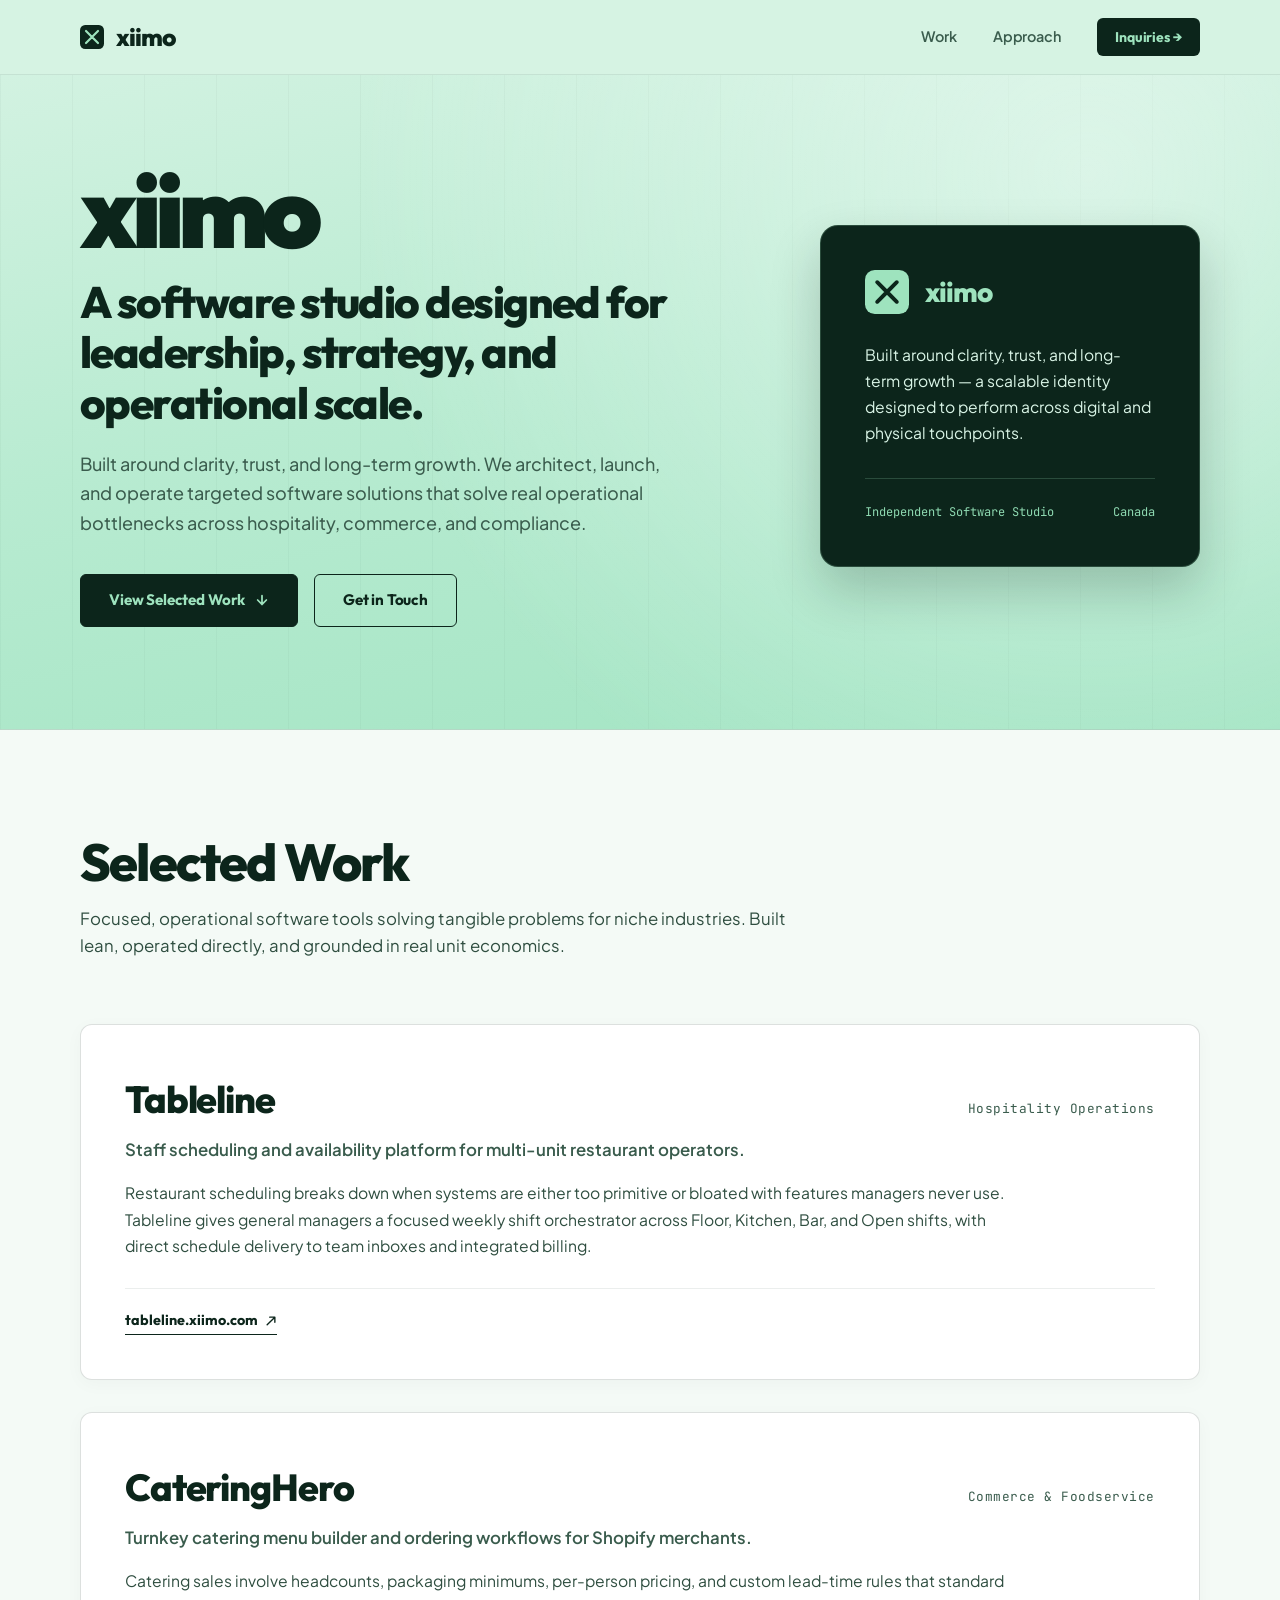
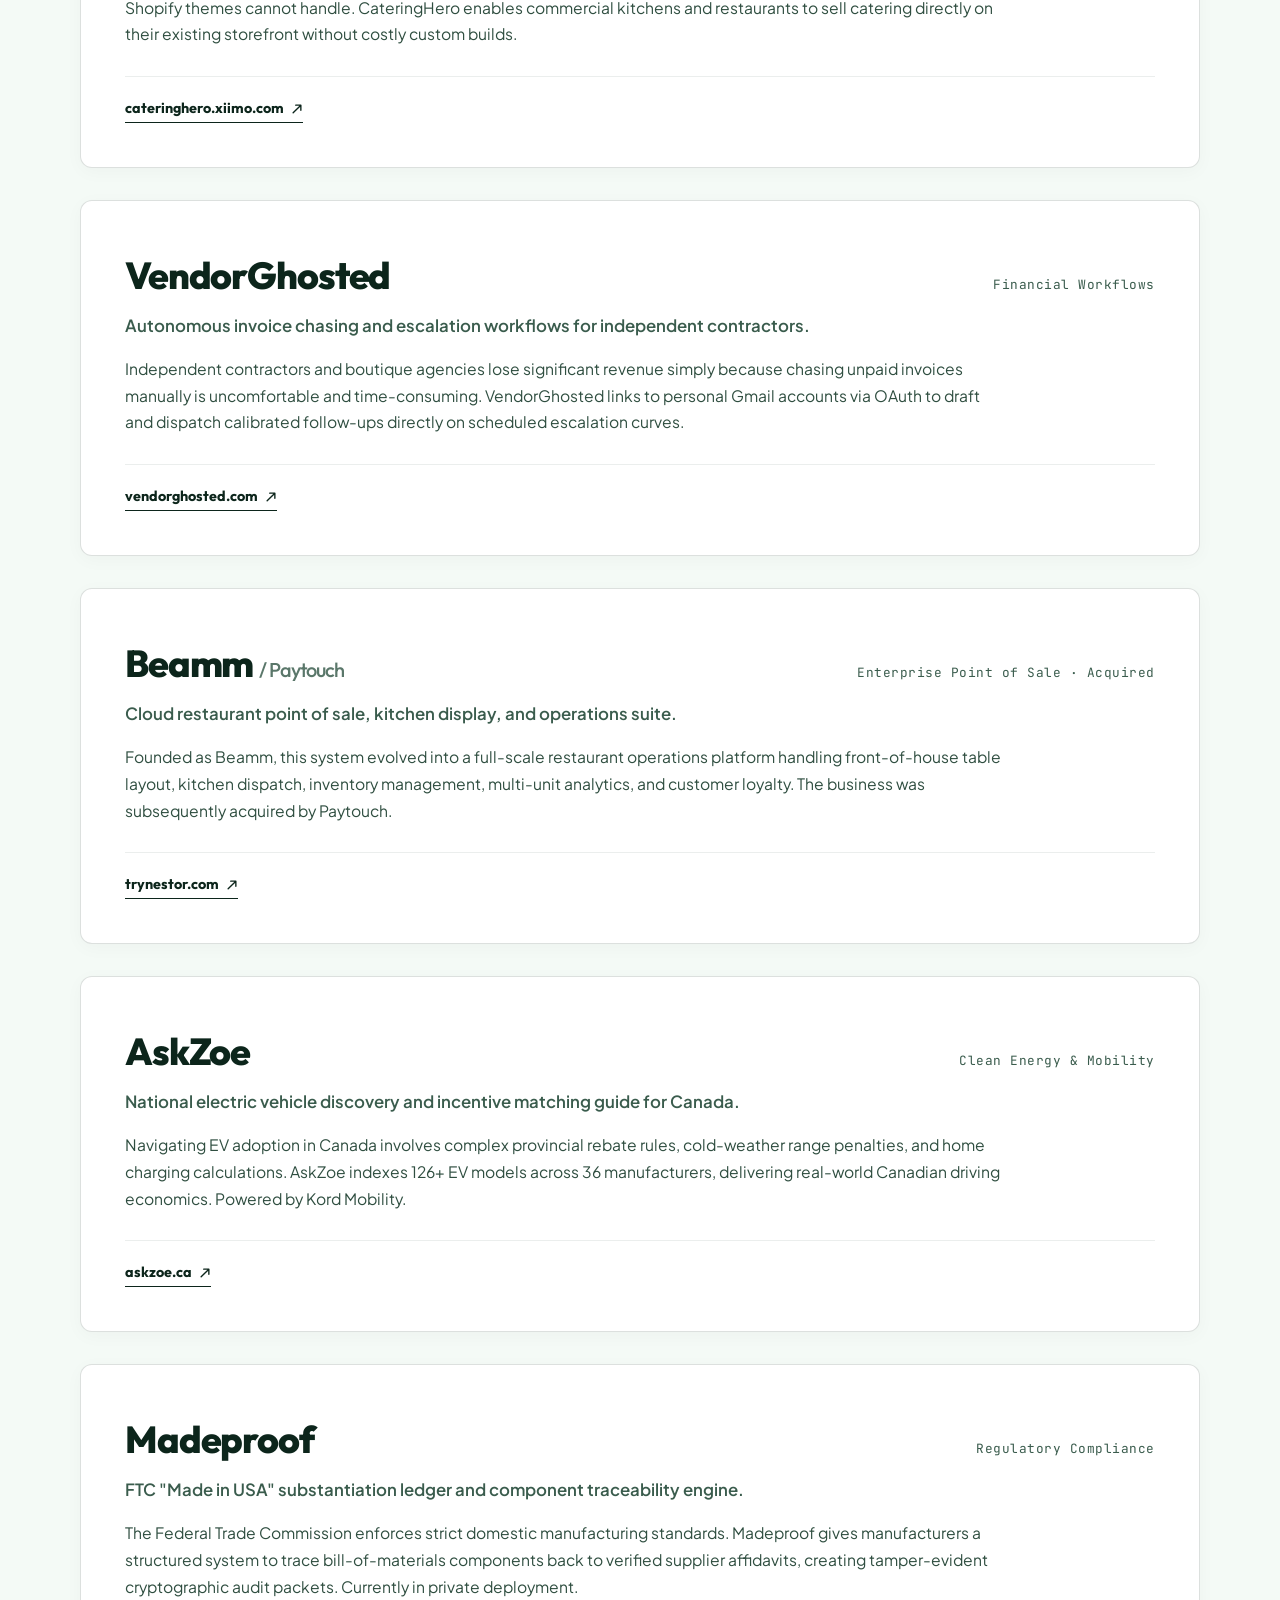
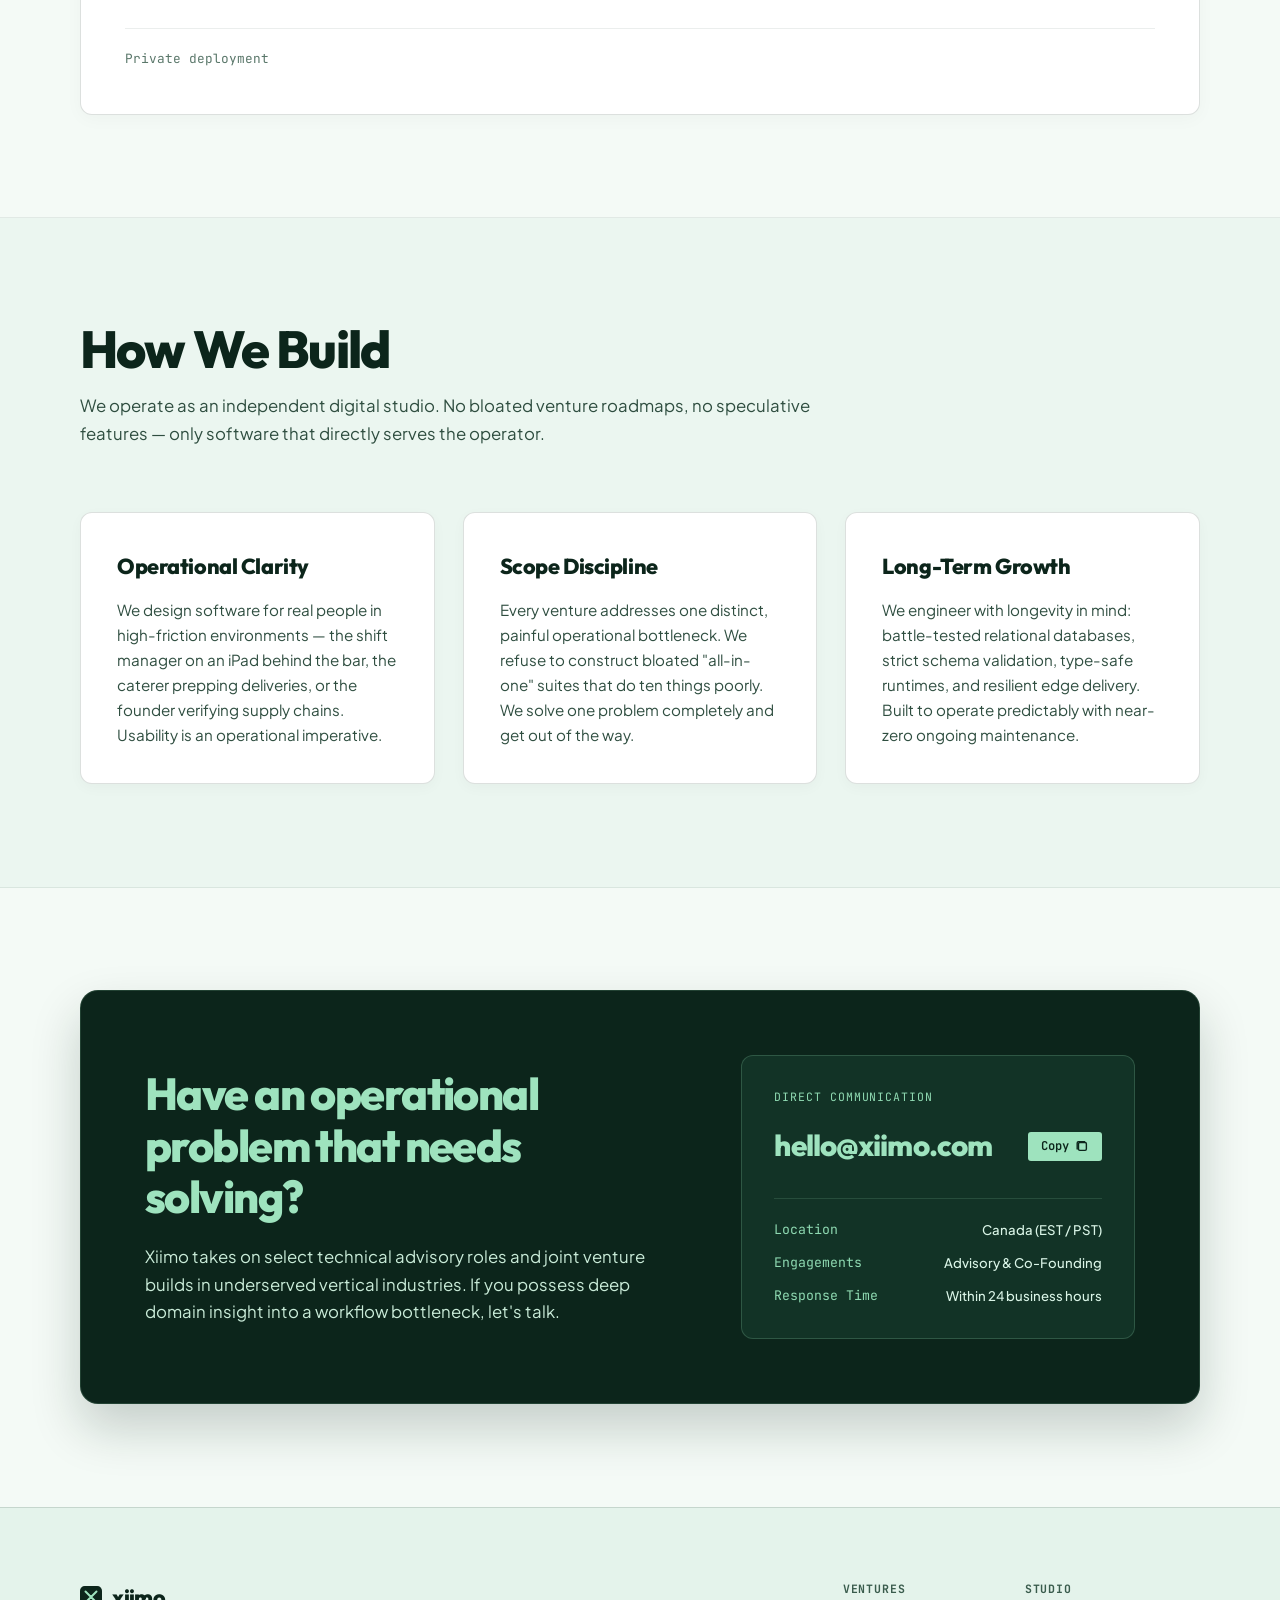
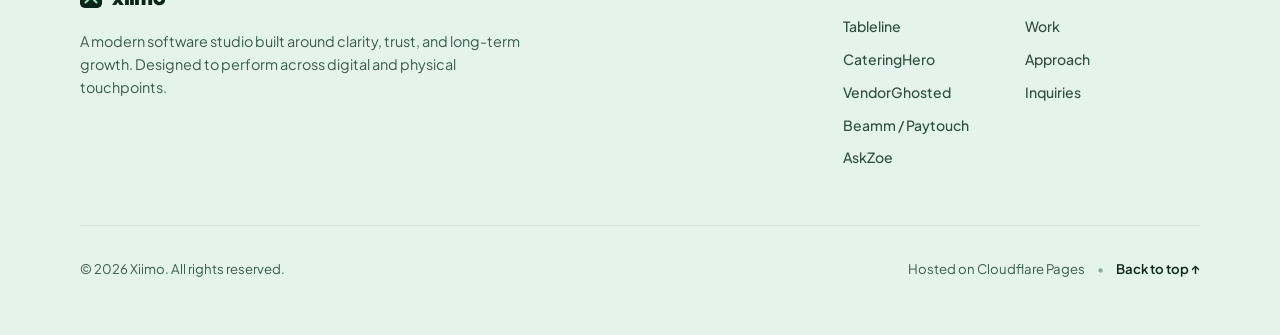
==== commit 59a1a0a2: "Remove full architecture stack section and clean up navigation" ====
--- a/index.html
+++ b/index.html
@@ -128,7 +128,6 @@
       <nav class="desktop-nav" aria-label="Main Navigation">
         <a href="#ventures" class="nav-link">Work</a>
         <a href="#philosophy" class="nav-link">Approach</a>
-        <a href="#architecture" class="nav-link">Architecture</a>
         <a href="#inquiries" class="nav-cta">Inquiries &rarr;</a>
       </nav>
 
@@ -143,7 +142,6 @@
       <nav class="mobile-nav-links">
         <a href="#ventures" class="mobile-nav-item">Work</a>
         <a href="#philosophy" class="mobile-nav-item">Approach</a>
-        <a href="#architecture" class="mobile-nav-item">Architecture</a>
         <a href="#inquiries" class="mobile-nav-item">Inquiries</a>
       </nav>
       <div class="mobile-drawer-contact">
@@ -403,54 +401,6 @@
             <p class="principle-text">
               We engineer with longevity in mind: battle-tested relational databases, strict schema validation, type-safe runtimes, and resilient edge delivery. Built to operate predictably with near-zero ongoing maintenance.
             </p>
-          </div>
-
-        </div>
-
-      </div>
-    </section>
-
-    <!-- Architecture & Tooling -->
-    <section class="architecture-section" id="architecture" aria-labelledby="arch-heading">
-      <div class="container">
-
-        <div class="section-lead">
-          <h2 id="arch-heading" class="lead-title">Architecture &amp; Stack</h2>
-          <p class="lead-desc">
-            Opinionated choices, battle-tested across multiple production workloads.
-          </p>
-        </div>
-
-        <div class="arch-table" role="table" aria-label="Architecture breakdown">
-          
-          <div class="arch-row" role="row">
-            <div class="arch-cell-cat" role="rowheader">Application Core</div>
-            <div class="arch-cell-tech" role="cell">Next.js / React / TypeScript</div>
-            <div class="arch-cell-desc" role="cell">Type-safe full-stack application development with fast edge and SSR capabilities.</div>
-          </div>
-
-          <div class="arch-row" role="row">
-            <div class="arch-cell-cat" role="rowheader">Data Layer</div>
-            <div class="arch-cell-tech" role="cell">PostgreSQL / Drizzle ORM / Prisma</div>
-            <div class="arch-cell-desc" role="cell">Relational integrity, strict schema validation, and declarative query construction.</div>
-          </div>
-
-          <div class="arch-row" role="row">
-            <div class="arch-cell-cat" role="rowheader">Queues &amp; Async</div>
-            <div class="arch-cell-tech" role="cell">BullMQ / Redis</div>
-            <div class="arch-cell-desc" role="cell">Durable background processing, rate-limited dispatchers, and resilient scheduled jobs.</div>
-          </div>
-
-          <div class="arch-row" role="row">
-            <div class="arch-cell-cat" role="rowheader">Integrations &amp; Auth</div>
-            <div class="arch-cell-tech" role="cell">Shopify API / Stripe / Clerk / OAuth</div>
-            <div class="arch-cell-desc" role="cell">Multi-tenant access control and certified merchant billing pipelines.</div>
-          </div>
-
-          <div class="arch-row" role="row">
-            <div class="arch-cell-cat" role="rowheader">Edge Infrastructure</div>
-            <div class="arch-cell-tech" role="cell">Cloudflare Pages &amp; Workers</div>
-            <div class="arch-cell-desc" role="cell">Global static distribution, low-latency execution, and zero-maintenance scaling.</div>
           </div>
 
         </div>
@@ -543,7 +493,6 @@
           <span class="col-head">Studio</span>
           <a href="#ventures">Work</a>
           <a href="#philosophy">Approach</a>
-          <a href="#architecture">Architecture</a>
           <a href="#inquiries">Inquiries</a>
         </div>
       </div>
--- a/style.css
+++ b/style.css
@@ -586,57 +586,6 @@
 }
 
 /* ==========================================================================
-   Architecture & Tooling Table
-   ========================================================================== */
-.architecture-section {
-  padding-block: clamp(4.5rem, 8vw, 7rem);
-  background-color: var(--c-bg-page);
-  border-bottom: 1px solid var(--c-border-subtle);
-}
-
-.arch-table {
-  background-color: var(--c-bg-card);
-  border: 1px solid var(--c-border-medium);
-  border-radius: var(--radius-md);
-  overflow: hidden;
-  box-shadow: 0 4px 16px rgba(12, 37, 27, 0.04);
-}
-
-.arch-row {
-  display: grid;
-  grid-template-columns: 220px 280px 1fr;
-  padding: 1.35rem 2rem;
-  align-items: baseline;
-  border-bottom: 1px solid var(--c-border-subtle);
-}
-
-.arch-row:last-child {
-  border-bottom: none;
-}
-
-.arch-cell-cat {
-  font-family: var(--font-mono);
-  font-size: 0.8rem;
-  text-transform: uppercase;
-  letter-spacing: 0.08em;
-  color: var(--c-forest-deep);
-  font-weight: 600;
-}
-
-.arch-cell-tech {
-  font-family: var(--font-brand);
-  font-size: 1rem;
-  font-weight: 700;
-  color: var(--c-forest-deep);
-}
-
-.arch-cell-desc {
-  font-size: 0.925rem;
-  color: var(--c-text-secondary);
-  line-height: 1.55;
-}
-
-/* ==========================================================================
    Inquiries Section (Deep Forest Green Inverted Showcase)
    ========================================================================== */
 .inquiries-section {
@@ -868,10 +817,6 @@
     grid-template-columns: 1fr;
   }
 
-  .arch-row {
-    grid-template-columns: 180px 220px 1fr;
-  }
-
   .inquiries-card {
     grid-template-columns: 1fr;
     gap: 2.5rem;
@@ -885,12 +830,6 @@
 
   .mobile-toggle {
     display: flex;
-  }
-
-  .arch-row {
-    grid-template-columns: 1fr;
-    gap: 0.35rem;
-    padding: 1.25rem 1.25rem;
   }
 
   .footer-content {
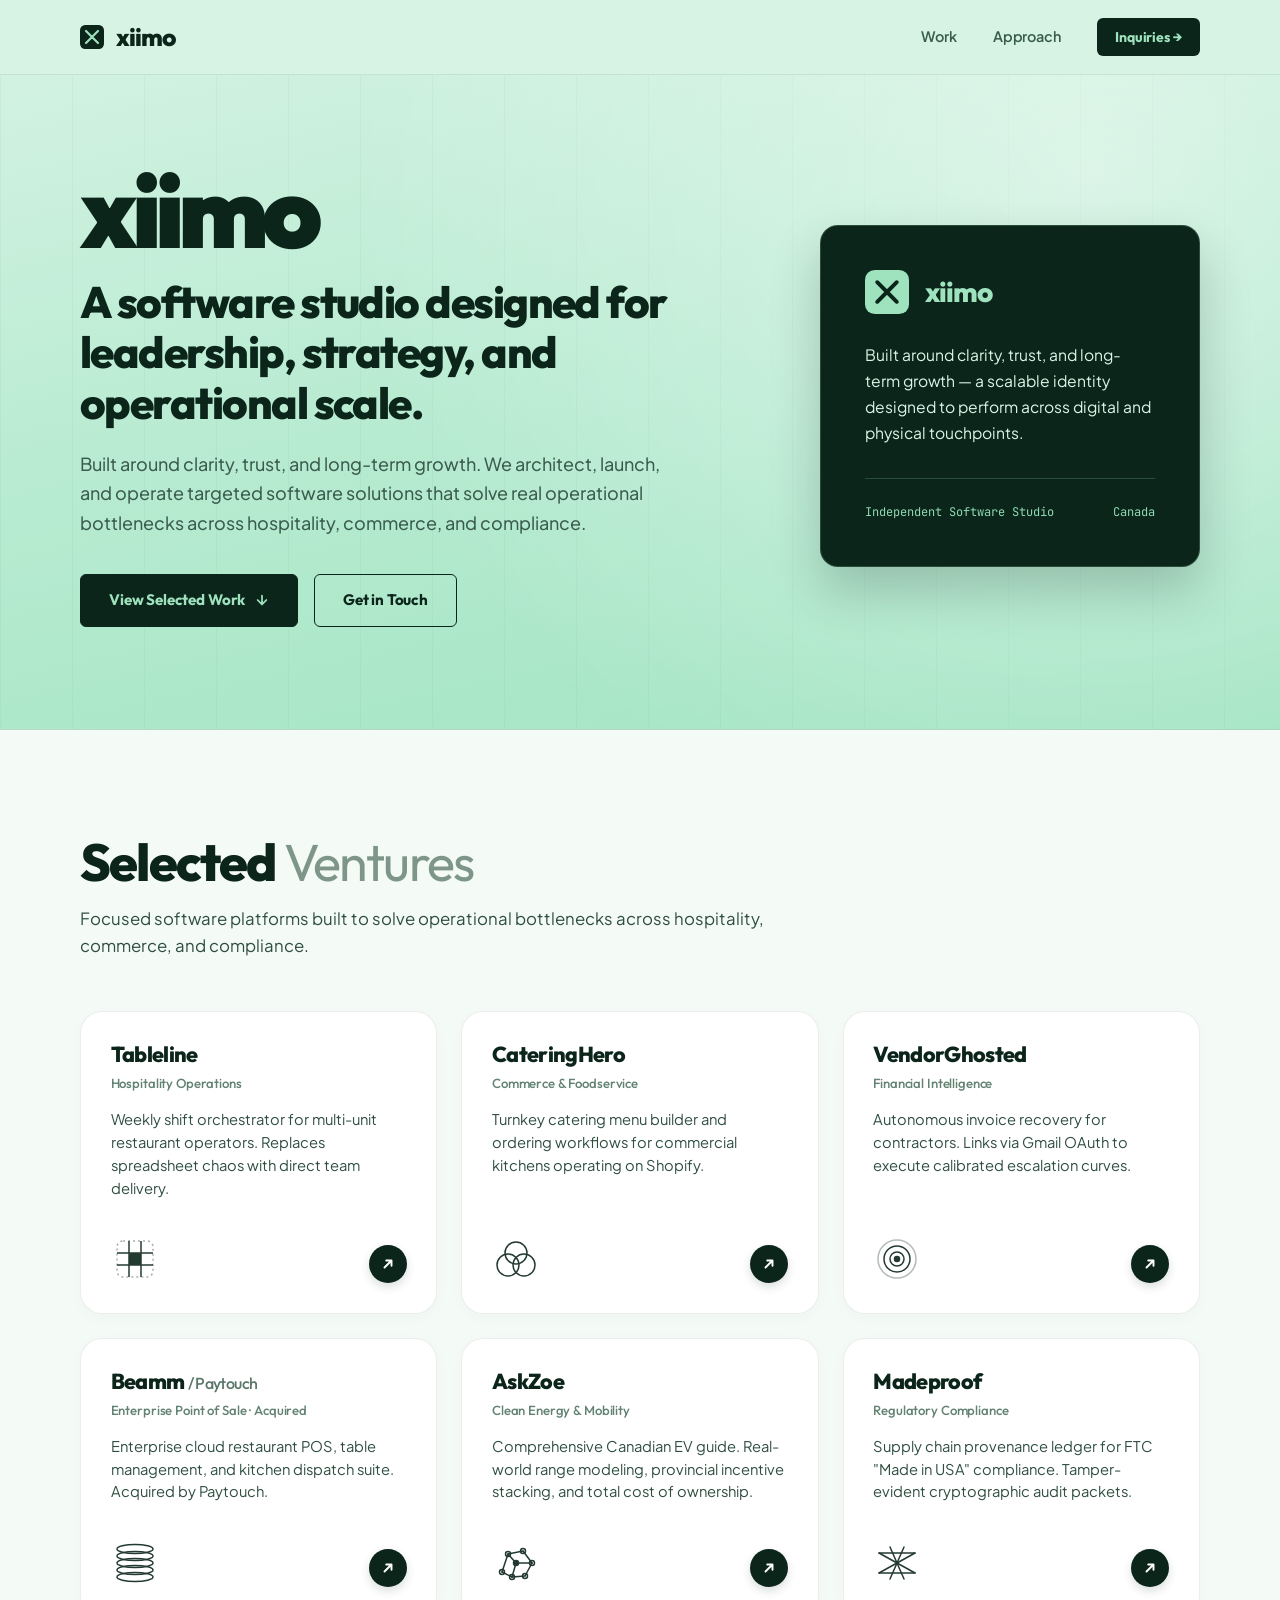
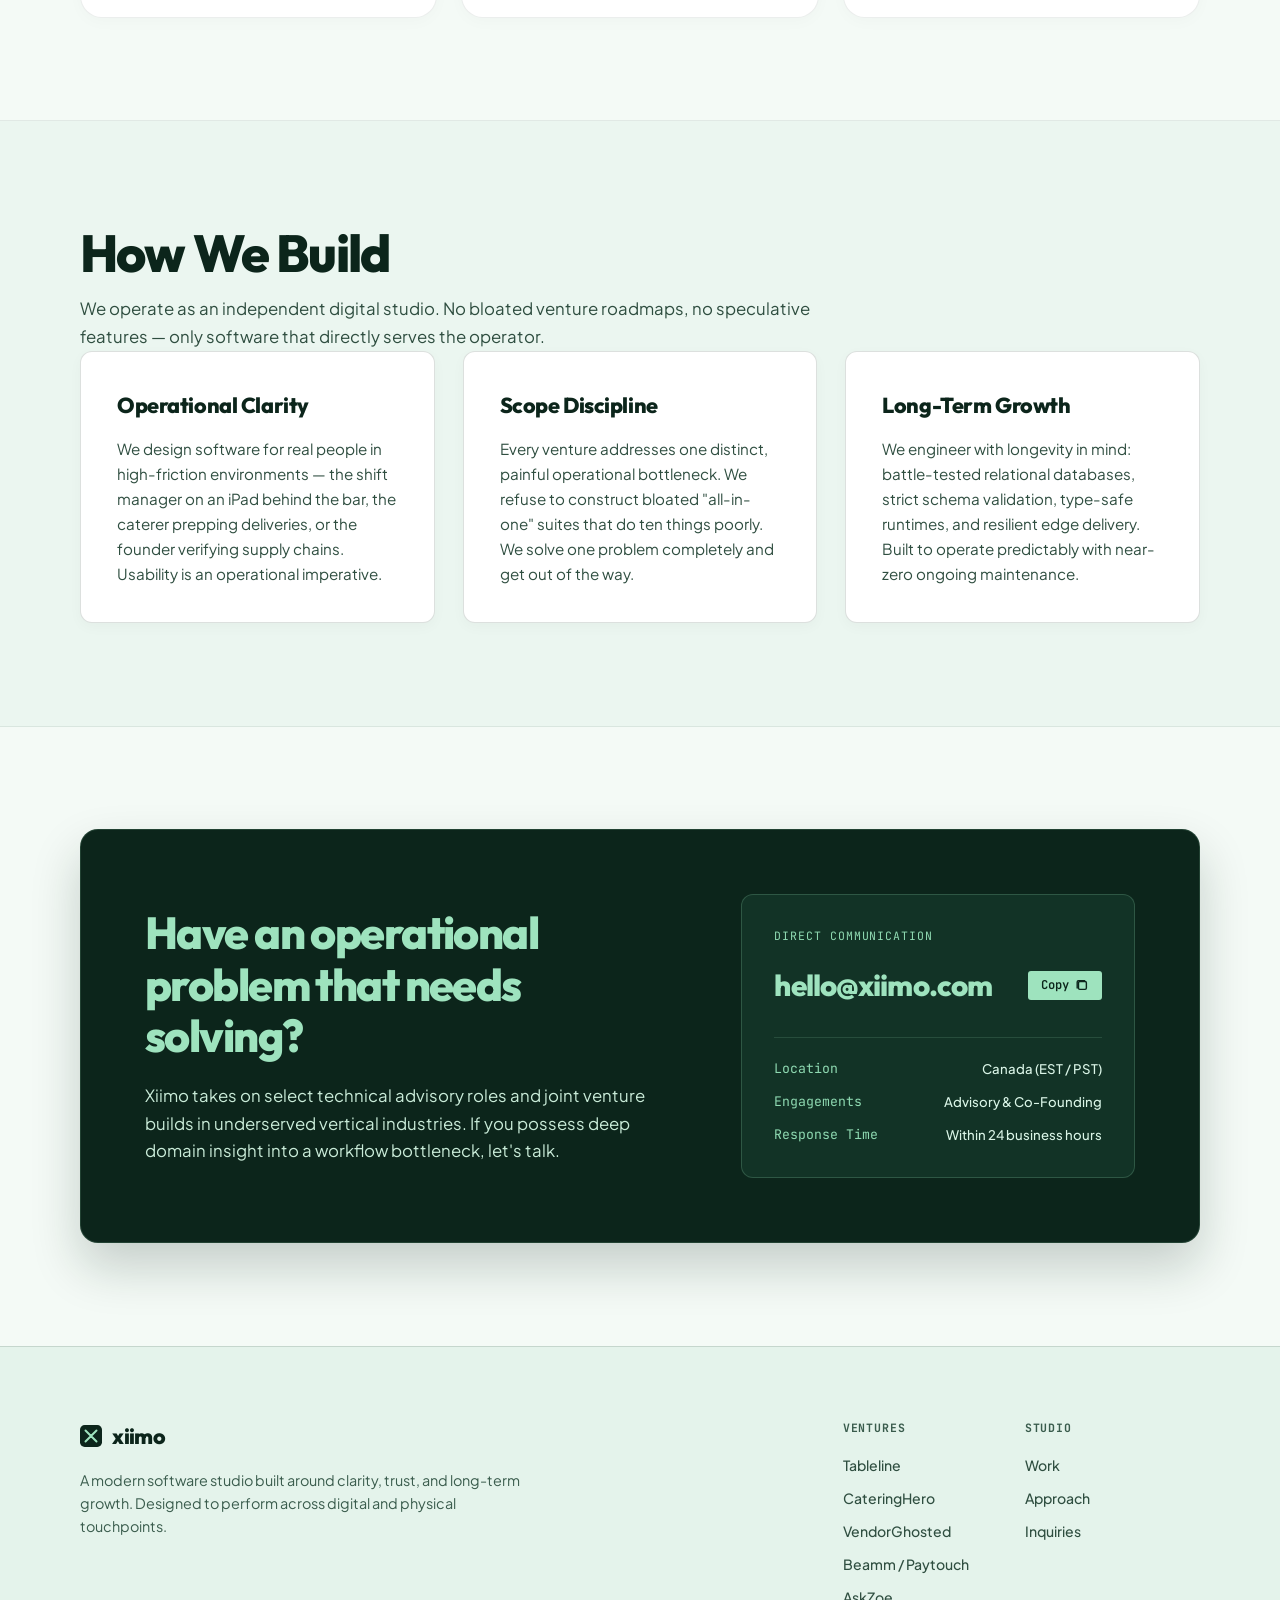
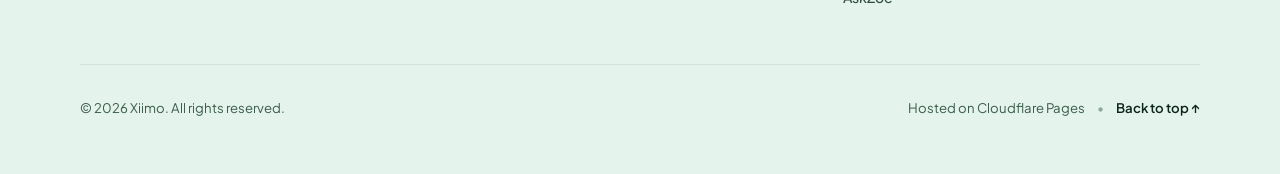
==== commit 1513abf0: "Tighten ventures section with 3x2 grid, geometric line art, and circular action buttons inspired by " ====
--- a/index.html
+++ b/index.html
@@ -212,15 +212,19 @@
       </div>
     </section>
 
-    <!-- Ventures Section (Clean Editorial Case Studies - No Pills, No AI Tags) -->
+    <!-- Ventures Section (Tight 3x2 Grid Inspired by Modern Fintech / Web3 Portfolio) -->
     <section class="ventures-section" id="ventures" aria-labelledby="ventures-heading">
       <div class="container">
 
-        <div class="section-lead">
-          <h2 id="ventures-heading" class="lead-title">Selected Work</h2>
-          <p class="lead-desc">
-            Focused, operational software tools solving tangible problems for niche industries. Built lean, operated directly, and grounded in real unit economics.
-          </p>
+        <div class="lead-title-row">
+          <div class="section-lead">
+            <h2 id="ventures-heading" class="lead-title">
+              <span class="title-bold">Selected</span> <span class="title-muted">Ventures</span>
+            </h2>
+            <p class="lead-desc">
+              Focused software platforms built to solve operational bottlenecks across hospitality, commerce, and compliance.
+            </p>
+          </div>
         </div>
 
         <div class="ventures-grid">
@@ -228,23 +232,29 @@
           <!-- Tableline -->
           <article class="venture-card">
             <div class="venture-card-inner">
-              <div class="venture-main">
-                <div class="venture-heading-row">
-                  <h3 class="venture-name">Tableline</h3>
-                  <span class="venture-category">Hospitality Operations</span>
-                </div>
-                <p class="venture-tagline">Staff scheduling and availability platform for multi-unit restaurant operators.</p>
-                <p class="venture-overview">
-                  Restaurant scheduling breaks down when systems are either too primitive or bloated with features managers never use. Tableline gives general managers a focused weekly shift orchestrator across Floor, Kitchen, Bar, and Open shifts, with direct schedule delivery to team inboxes and integrated billing.
-                </p>
-                <div class="venture-footer">
-                  <a href="https://tableline.xiimo.com" target="_blank" rel="noopener noreferrer" class="venture-link">
-                    <span>tableline.xiimo.com</span>
-                    <svg width="12" height="12" viewBox="0 0 14 14" fill="none" aria-hidden="true">
-                      <path d="M2.5 11.5L11.5 2.5M11.5 2.5H5.5M11.5 2.5V8.5" stroke="currentColor" stroke-width="1.6" stroke-linecap="round" stroke-linejoin="round"/>
-                    </svg>
-                  </a>
-                </div>
+              <div class="venture-card-top">
+                <h3 class="venture-name">Tableline</h3>
+                <span class="venture-subtitle">Hospitality Operations</span>
+              </div>
+              <p class="venture-summary">
+                Weekly shift orchestrator for multi-unit restaurant operators. Replaces spreadsheet chaos with direct team delivery.
+              </p>
+              <div class="venture-card-bottom">
+                <div class="venture-geometric-mark" aria-hidden="true">
+                  <svg width="48" height="48" viewBox="0 0 48 48" fill="none" stroke="#0c251b" stroke-width="1.5">
+                    <rect x="6" y="6" width="36" height="36" rx="6" stroke-dasharray="2 3" opacity="0.4"/>
+                    <line x1="6" y1="18" x2="42" y2="18"/>
+                    <line x1="6" y1="30" x2="42" y2="30"/>
+                    <line x1="18" y1="6" x2="18" y2="42"/>
+                    <line x1="30" y1="6" x2="30" y2="42"/>
+                    <rect x="18" y="18" width="12" height="12" rx="2" fill="#0c251b" stroke="none"/>
+                  </svg>
+                </div>
+                <a href="https://tableline.xiimo.com" target="_blank" rel="noopener noreferrer" class="venture-action-btn" aria-label="Visit Tableline (opens in new tab)">
+                  <svg width="14" height="14" viewBox="0 0 16 16" fill="none" stroke="currentColor" stroke-width="2.2" stroke-linecap="round" stroke-linejoin="round">
+                    <path d="M4 12L12 4M12 4H6M12 4V10"/>
+                  </svg>
+                </a>
               </div>
             </div>
           </article>
@@ -252,23 +262,26 @@
           <!-- CateringHero -->
           <article class="venture-card">
             <div class="venture-card-inner">
-              <div class="venture-main">
-                <div class="venture-heading-row">
-                  <h3 class="venture-name">CateringHero</h3>
-                  <span class="venture-category">Commerce &amp; Foodservice</span>
-                </div>
-                <p class="venture-tagline">Turnkey catering menu builder and ordering workflows for Shopify merchants.</p>
-                <p class="venture-overview">
-                  Catering sales involve headcounts, packaging minimums, per-person pricing, and custom lead-time rules that standard Shopify themes cannot handle. CateringHero enables commercial kitchens and restaurants to sell catering directly on their existing storefront without costly custom builds.
-                </p>
-                <div class="venture-footer">
-                  <a href="https://cateringhero.xiimo.com" target="_blank" rel="noopener noreferrer" class="venture-link">
-                    <span>cateringhero.xiimo.com</span>
-                    <svg width="12" height="12" viewBox="0 0 14 14" fill="none" aria-hidden="true">
-                      <path d="M2.5 11.5L11.5 2.5M11.5 2.5H5.5M11.5 2.5V8.5" stroke="currentColor" stroke-width="1.6" stroke-linecap="round" stroke-linejoin="round"/>
-                    </svg>
-                  </a>
-                </div>
+              <div class="venture-card-top">
+                <h3 class="venture-name">CateringHero</h3>
+                <span class="venture-subtitle">Commerce &amp; Foodservice</span>
+              </div>
+              <p class="venture-summary">
+                Turnkey catering menu builder and ordering workflows for commercial kitchens operating on Shopify.
+              </p>
+              <div class="venture-card-bottom">
+                <div class="venture-geometric-mark" aria-hidden="true">
+                  <svg width="48" height="48" viewBox="0 0 48 48" fill="none" stroke="#0c251b" stroke-width="1.5">
+                    <circle cx="24" cy="18" r="11"/>
+                    <circle cx="16" cy="30" r="11"/>
+                    <circle cx="32" cy="30" r="11"/>
+                  </svg>
+                </div>
+                <a href="https://cateringhero.xiimo.com" target="_blank" rel="noopener noreferrer" class="venture-action-btn" aria-label="Visit CateringHero (opens in new tab)">
+                  <svg width="14" height="14" viewBox="0 0 16 16" fill="none" stroke="currentColor" stroke-width="2.2" stroke-linecap="round" stroke-linejoin="round">
+                    <path d="M4 12L12 4M12 4H6M12 4V10"/>
+                  </svg>
+                </a>
               </div>
             </div>
           </article>
@@ -276,23 +289,27 @@
           <!-- VendorGhosted -->
           <article class="venture-card">
             <div class="venture-card-inner">
-              <div class="venture-main">
-                <div class="venture-heading-row">
-                  <h3 class="venture-name">VendorGhosted</h3>
-                  <span class="venture-category">Financial Workflows</span>
-                </div>
-                <p class="venture-tagline">Autonomous invoice chasing and escalation workflows for independent contractors.</p>
-                <p class="venture-overview">
-                  Independent contractors and boutique agencies lose significant revenue simply because chasing unpaid invoices manually is uncomfortable and time-consuming. VendorGhosted links to personal Gmail accounts via OAuth to draft and dispatch calibrated follow-ups directly on scheduled escalation curves.
-                </p>
-                <div class="venture-footer">
-                  <a href="https://vendorghosted.com" target="_blank" rel="noopener noreferrer" class="venture-link">
-                    <span>vendorghosted.com</span>
-                    <svg width="12" height="12" viewBox="0 0 14 14" fill="none" aria-hidden="true">
-                      <path d="M2.5 11.5L11.5 2.5M11.5 2.5H5.5M11.5 2.5V8.5" stroke="currentColor" stroke-width="1.6" stroke-linecap="round" stroke-linejoin="round"/>
-                    </svg>
-                  </a>
-                </div>
+              <div class="venture-card-top">
+                <h3 class="venture-name">VendorGhosted</h3>
+                <span class="venture-subtitle">Financial Intelligence</span>
+              </div>
+              <p class="venture-summary">
+                Autonomous invoice recovery for contractors. Links via Gmail OAuth to execute calibrated escalation curves.
+              </p>
+              <div class="venture-card-bottom">
+                <div class="venture-geometric-mark" aria-hidden="true">
+                  <svg width="48" height="48" viewBox="0 0 48 48" fill="none" stroke="#0c251b" stroke-width="1.5">
+                    <circle cx="24" cy="24" r="19" stroke-opacity="0.35"/>
+                    <circle cx="24" cy="24" r="13"/>
+                    <circle cx="24" cy="24" r="7"/>
+                    <circle cx="24" cy="24" r="2.5" fill="#0c251b"/>
+                  </svg>
+                </div>
+                <a href="https://vendorghosted.com" target="_blank" rel="noopener noreferrer" class="venture-action-btn" aria-label="Visit VendorGhosted (opens in new tab)">
+                  <svg width="14" height="14" viewBox="0 0 16 16" fill="none" stroke="currentColor" stroke-width="2.2" stroke-linecap="round" stroke-linejoin="round">
+                    <path d="M4 12L12 4M12 4H6M12 4V10"/>
+                  </svg>
+                </a>
               </div>
             </div>
           </article>
@@ -300,23 +317,28 @@
           <!-- Beamm / Paytouch -->
           <article class="venture-card">
             <div class="venture-card-inner">
-              <div class="venture-main">
-                <div class="venture-heading-row">
-                  <h3 class="venture-name">Beamm <span class="venture-subname">/ Paytouch</span></h3>
-                  <span class="venture-category">Enterprise Point of Sale &middot; Acquired</span>
-                </div>
-                <p class="venture-tagline">Cloud restaurant point of sale, kitchen display, and operations suite.</p>
-                <p class="venture-overview">
-                  Founded as Beamm, this system evolved into a full-scale restaurant operations platform handling front-of-house table layout, kitchen dispatch, inventory management, multi-unit analytics, and customer loyalty. The business was subsequently acquired by Paytouch.
-                </p>
-                <div class="venture-footer">
-                  <a href="https://trynestor.com" target="_blank" rel="noopener noreferrer" class="venture-link">
-                    <span>trynestor.com</span>
-                    <svg width="12" height="12" viewBox="0 0 14 14" fill="none" aria-hidden="true">
-                      <path d="M2.5 11.5L11.5 2.5M11.5 2.5H5.5M11.5 2.5V8.5" stroke="currentColor" stroke-width="1.6" stroke-linecap="round" stroke-linejoin="round"/>
-                    </svg>
-                  </a>
-                </div>
+              <div class="venture-card-top">
+                <h3 class="venture-name">Beamm <span class="venture-subname">/ Paytouch</span></h3>
+                <span class="venture-subtitle">Enterprise Point of Sale &middot; Acquired</span>
+              </div>
+              <p class="venture-summary">
+                Enterprise cloud restaurant POS, table management, and kitchen dispatch suite. Acquired by Paytouch.
+              </p>
+              <div class="venture-card-bottom">
+                <div class="venture-geometric-mark" aria-hidden="true">
+                  <svg width="48" height="48" viewBox="0 0 48 48" fill="none" stroke="#0c251b" stroke-width="1.5">
+                    <ellipse cx="24" cy="10" rx="18" ry="4.5"/>
+                    <ellipse cx="24" cy="17" rx="18" ry="4.5"/>
+                    <ellipse cx="24" cy="24" rx="18" ry="4.5"/>
+                    <ellipse cx="24" cy="31" rx="18" ry="4.5"/>
+                    <ellipse cx="24" cy="38" rx="18" ry="4.5"/>
+                  </svg>
+                </div>
+                <a href="https://trynestor.com" target="_blank" rel="noopener noreferrer" class="venture-action-btn" aria-label="Visit Paytouch archive (opens in new tab)">
+                  <svg width="14" height="14" viewBox="0 0 16 16" fill="none" stroke="currentColor" stroke-width="2.2" stroke-linecap="round" stroke-linejoin="round">
+                    <path d="M4 12L12 4M12 4H6M12 4V10"/>
+                  </svg>
+                </a>
               </div>
             </div>
           </article>
@@ -324,23 +346,39 @@
           <!-- AskZoe -->
           <article class="venture-card">
             <div class="venture-card-inner">
-              <div class="venture-main">
-                <div class="venture-heading-row">
-                  <h3 class="venture-name">AskZoe</h3>
-                  <span class="venture-category">Clean Energy &amp; Mobility</span>
-                </div>
-                <p class="venture-tagline">National electric vehicle discovery and incentive matching guide for Canada.</p>
-                <p class="venture-overview">
-                  Navigating EV adoption in Canada involves complex provincial rebate rules, cold-weather range penalties, and home charging calculations. AskZoe indexes 126+ EV models across 36 manufacturers, delivering real-world Canadian driving economics. Powered by Kord Mobility.
-                </p>
-                <div class="venture-footer">
-                  <a href="https://askzoe.ca" target="_blank" rel="noopener noreferrer" class="venture-link">
-                    <span>askzoe.ca</span>
-                    <svg width="12" height="12" viewBox="0 0 14 14" fill="none" aria-hidden="true">
-                      <path d="M2.5 11.5L11.5 2.5M11.5 2.5H5.5M11.5 2.5V8.5" stroke="currentColor" stroke-width="1.6" stroke-linecap="round" stroke-linejoin="round"/>
-                    </svg>
-                  </a>
-                </div>
+              <div class="venture-card-top">
+                <h3 class="venture-name">AskZoe</h3>
+                <span class="venture-subtitle">Clean Energy &amp; Mobility</span>
+              </div>
+              <p class="venture-summary">
+                Comprehensive Canadian EV guide. Real-world range modeling, provincial incentive stacking, and total cost of ownership.
+              </p>
+              <div class="venture-card-bottom">
+                <div class="venture-geometric-mark" aria-hidden="true">
+                  <svg width="48" height="48" viewBox="0 0 48 48" fill="none" stroke="#0c251b" stroke-width="1.5" stroke-linecap="round" stroke-linejoin="round">
+                    <circle cx="10" cy="33" r="2.5" fill="#ffffff" stroke="#0c251b" stroke-width="1.5"/>
+                    <circle cx="16" cy="15" r="2.5" fill="#ffffff" stroke="#0c251b" stroke-width="1.5"/>
+                    <circle cx="31" cy="12" r="2.5" fill="#ffffff" stroke="#0c251b" stroke-width="1.5"/>
+                    <circle cx="40" cy="24" r="2.5" fill="#ffffff" stroke="#0c251b" stroke-width="1.5"/>
+                    <circle cx="33" cy="37" r="2.5" fill="#ffffff" stroke="#0c251b" stroke-width="1.5"/>
+                    <circle cx="20" cy="38" r="2.5" fill="#ffffff" stroke="#0c251b" stroke-width="1.5"/>
+                    <circle cx="24" cy="24" r="2.5" fill="#0c251b"/>
+                    <line x1="10" y1="33" x2="16" y2="15"/>
+                    <line x1="16" y1="15" x2="31" y2="12"/>
+                    <line x1="31" y1="12" x2="40" y2="24"/>
+                    <line x1="40" y1="24" x2="33" y2="37"/>
+                    <line x1="33" y1="37" x2="20" y2="38"/>
+                    <line x1="20" y1="38" x2="10" y2="33"/>
+                    <line x1="24" y1="24" x2="16" y2="15"/>
+                    <line x1="24" y1="24" x2="40" y2="24"/>
+                    <line x1="24" y1="24" x2="20" y2="38"/>
+                  </svg>
+                </div>
+                <a href="https://askzoe.ca" target="_blank" rel="noopener noreferrer" class="venture-action-btn" aria-label="Visit AskZoe (opens in new tab)">
+                  <svg width="14" height="14" viewBox="0 0 16 16" fill="none" stroke="currentColor" stroke-width="2.2" stroke-linecap="round" stroke-linejoin="round">
+                    <path d="M4 12L12 4M12 4H6M12 4V10"/>
+                  </svg>
+                </a>
               </div>
             </div>
           </article>
@@ -348,18 +386,29 @@
           <!-- Madeproof -->
           <article class="venture-card">
             <div class="venture-card-inner">
-              <div class="venture-main">
-                <div class="venture-heading-row">
-                  <h3 class="venture-name">Madeproof</h3>
-                  <span class="venture-category">Regulatory Compliance</span>
-                </div>
-                <p class="venture-tagline">FTC "Made in USA" substantiation ledger and component traceability engine.</p>
-                <p class="venture-overview">
-                  The Federal Trade Commission enforces strict domestic manufacturing standards. Madeproof gives manufacturers a structured system to trace bill-of-materials components back to verified supplier affidavits, creating tamper-evident cryptographic audit packets. Currently in private deployment.
-                </p>
-                <div class="venture-footer">
-                  <span class="venture-inline-note">Private deployment</span>
-                </div>
+              <div class="venture-card-top">
+                <h3 class="venture-name">Madeproof</h3>
+                <span class="venture-subtitle">Regulatory Compliance</span>
+              </div>
+              <p class="venture-summary">
+                Supply chain provenance ledger for FTC "Made in USA" compliance. Tamper-evident cryptographic audit packets.
+              </p>
+              <div class="venture-card-bottom">
+                <div class="venture-geometric-mark" aria-hidden="true">
+                  <svg width="48" height="48" viewBox="0 0 48 48" fill="none" stroke="#0c251b" stroke-width="1.5" stroke-linecap="round" stroke-linejoin="round">
+                    <line x1="6" y1="14" x2="42" y2="14"/>
+                    <line x1="6" y1="34" x2="42" y2="34"/>
+                    <line x1="6" y1="14" x2="42" y2="34"/>
+                    <line x1="6" y1="34" x2="42" y2="14"/>
+                    <line x1="17" y1="8" x2="31" y2="40"/>
+                    <line x1="31" y1="8" x2="17" y2="40"/>
+                  </svg>
+                </div>
+                <a href="#inquiries" class="venture-action-btn" aria-label="Inquire about Madeproof private deployment">
+                  <svg width="14" height="14" viewBox="0 0 16 16" fill="none" stroke="currentColor" stroke-width="2.2" stroke-linecap="round" stroke-linejoin="round">
+                    <path d="M4 12L12 4M12 4H6M12 4V10"/>
+                  </svg>
+                </a>
               </div>
             </div>
           </article>
--- a/style.css
+++ b/style.css
@@ -420,9 +420,12 @@
 /* ==========================================================================
    Section Lead Typography (Clean, confident, zero numbered prefix)
    ========================================================================== */
+.lead-title-row {
+  margin-bottom: clamp(2rem, 4vw, 3.25rem);
+}
+
 .section-lead {
   max-width: 740px;
-  margin-bottom: clamp(2.5rem, 5vw, 4rem);
 }
 
 .lead-title {
@@ -433,6 +436,16 @@
   line-height: 1.15;
   color: var(--c-forest-deep);
   margin-bottom: 0.75rem;
+}
+
+.lead-title .title-bold {
+  color: var(--c-forest-deep);
+  font-weight: 800;
+}
+
+.lead-title .title-muted {
+  color: #7d9689;
+  font-weight: 400;
 }
 
 .lead-desc {
@@ -442,109 +455,127 @@
 }
 
 /* ==========================================================================
-   Selected Work (Editorial Presentation, Zero Pills)
+   Selected Work (Tight 3x2 Grid Inspired by Modern Fintech / Web3 Portfolio)
    ========================================================================== */
 .ventures-section {
-  padding-block: clamp(4.5rem, 8vw, 7rem);
+  padding-block: clamp(4.5rem, 8vw, 6.5rem);
   background-color: var(--c-bg-page);
   border-bottom: 1px solid var(--c-border-subtle);
 }
 
 .ventures-grid {
+  display: grid;
+  grid-template-columns: repeat(3, 1fr);
+  gap: 1.5rem;
+}
+
+@media (max-width: 1024px) {
+  .ventures-grid {
+    grid-template-columns: repeat(2, 1fr);
+  }
+}
+
+@media (max-width: 640px) {
+  .ventures-grid {
+    grid-template-columns: 1fr;
+  }
+}
+
+.venture-card {
+  background-color: #ffffff;
+  border: 1px solid rgba(12, 37, 27, 0.08);
+  border-radius: 22px;
+  padding: clamp(1.5rem, 2.5vw, 1.85rem);
+  box-shadow: 0 4px 16px rgba(12, 37, 27, 0.025);
+  transition: transform var(--transition-fast), box-shadow var(--transition-fast), border-color var(--transition-fast);
   display: flex;
   flex-direction: column;
-  gap: 2rem;
-}
-
-.venture-card {
-  background-color: var(--c-bg-card);
-  border: 1px solid var(--c-border-medium);
-  border-radius: var(--radius-md);
-  padding: clamp(2rem, 3.5vw, 2.75rem);
-  box-shadow: 0 4px 18px rgba(12, 37, 27, 0.03);
-  transition: transform var(--transition-base), box-shadow var(--transition-base), border-color var(--transition-base);
 }
 
 .venture-card:hover {
-  transform: translateY(-2px);
-  box-shadow: 0 12px 32px rgba(12, 37, 27, 0.07);
-  border-color: var(--c-forest-muted);
-}
-
-.venture-heading-row {
-  display: flex;
-  align-items: baseline;
-  justify-content: space-between;
-  flex-wrap: wrap;
-  gap: 0.75rem;
-  margin-bottom: 0.5rem;
+  transform: translateY(-3px);
+  box-shadow: 0 16px 36px rgba(12, 37, 27, 0.08);
+  border-color: rgba(12, 37, 27, 0.2);
+}
+
+.venture-card-inner {
+  display: flex;
+  flex-direction: column;
+  height: 100%;
+}
+
+.venture-card-top {
+  margin-bottom: 0.85rem;
 }
 
 .venture-name {
   font-family: var(--font-brand);
-  font-size: clamp(1.85rem, 3vw, 2.35rem);
+  font-size: 1.35rem;
   font-weight: 800;
   letter-spacing: -0.03em;
   color: var(--c-forest-deep);
+  line-height: 1.2;
+  margin-bottom: 0.35rem;
 }
 
 .venture-subname {
-  font-size: 1.25rem;
+  font-size: 1rem;
   font-weight: 500;
   color: var(--c-text-muted);
 }
 
-.venture-category {
-  font-family: var(--font-mono);
-  font-size: 0.8rem;
-  color: var(--c-forest-muted);
-  letter-spacing: 0.04em;
-}
-
-.venture-tagline {
-  font-size: 1.05rem;
-  font-weight: 600;
-  color: var(--c-forest-muted);
-  margin-bottom: 1rem;
-}
-
-.venture-overview {
-  font-size: 0.98rem;
+.venture-subtitle {
+  display: block;
+  font-family: var(--font-brand);
+  font-size: 0.825rem;
+  font-weight: 500;
+  color: #628272;
+  letter-spacing: -0.01em;
+}
+
+.venture-summary {
+  font-size: 0.92rem;
   color: var(--c-text-secondary);
-  line-height: 1.7;
-  max-width: 880px;
-  margin-bottom: 1.75rem;
-}
-
-.venture-footer {
-  display: flex;
-  align-items: center;
-  justify-content: flex-start;
-  padding-top: 1.25rem;
-  border-top: 1px solid var(--c-border-subtle);
-}
-
-.venture-link {
-  display: inline-flex;
-  align-items: center;
-  gap: 0.45rem;
-  font-family: var(--font-brand);
-  font-size: 0.9rem;
-  font-weight: 700;
-  color: var(--c-forest-deep);
-  border-bottom: 1.5px solid var(--c-forest-deep);
-  padding-bottom: 2px;
-}
-
-.venture-link:hover {
-  color: var(--c-forest-surface);
-  border-color: var(--c-forest-surface);
-}
-
-.venture-inline-note {
-  font-family: var(--font-mono);
-  font-size: 0.8rem;
-  color: var(--c-text-muted);
+  line-height: 1.55;
+  margin-bottom: 1.5rem;
+  font-weight: 400;
+}
+
+.venture-card-bottom {
+  margin-top: auto;
+  display: flex;
+  align-items: flex-end;
+  justify-content: space-between;
+  padding-top: 0.75rem;
+}
+
+.venture-geometric-mark {
+  display: flex;
+  align-items: center;
+  justify-content: center;
+  color: var(--c-forest-deep);
+  opacity: 0.9;
+}
+
+.venture-action-btn {
+  width: 38px;
+  height: 38px;
+  border-radius: 50%;
+  background-color: var(--c-forest-deep);
+  color: #ffffff;
+  display: flex;
+  align-items: center;
+  justify-content: center;
+  text-decoration: none;
+  transition: transform 0.2s cubic-bezier(0.16, 1, 0.3, 1), background-color 0.2s ease, color 0.2s ease;
+  flex-shrink: 0;
+  box-shadow: 0 4px 10px rgba(12, 37, 27, 0.15);
+}
+
+.venture-action-btn:hover {
+  background-color: #174230;
+  color: #9ee3be;
+  transform: scale(1.08);
 }
 
 /* ==========================================================================
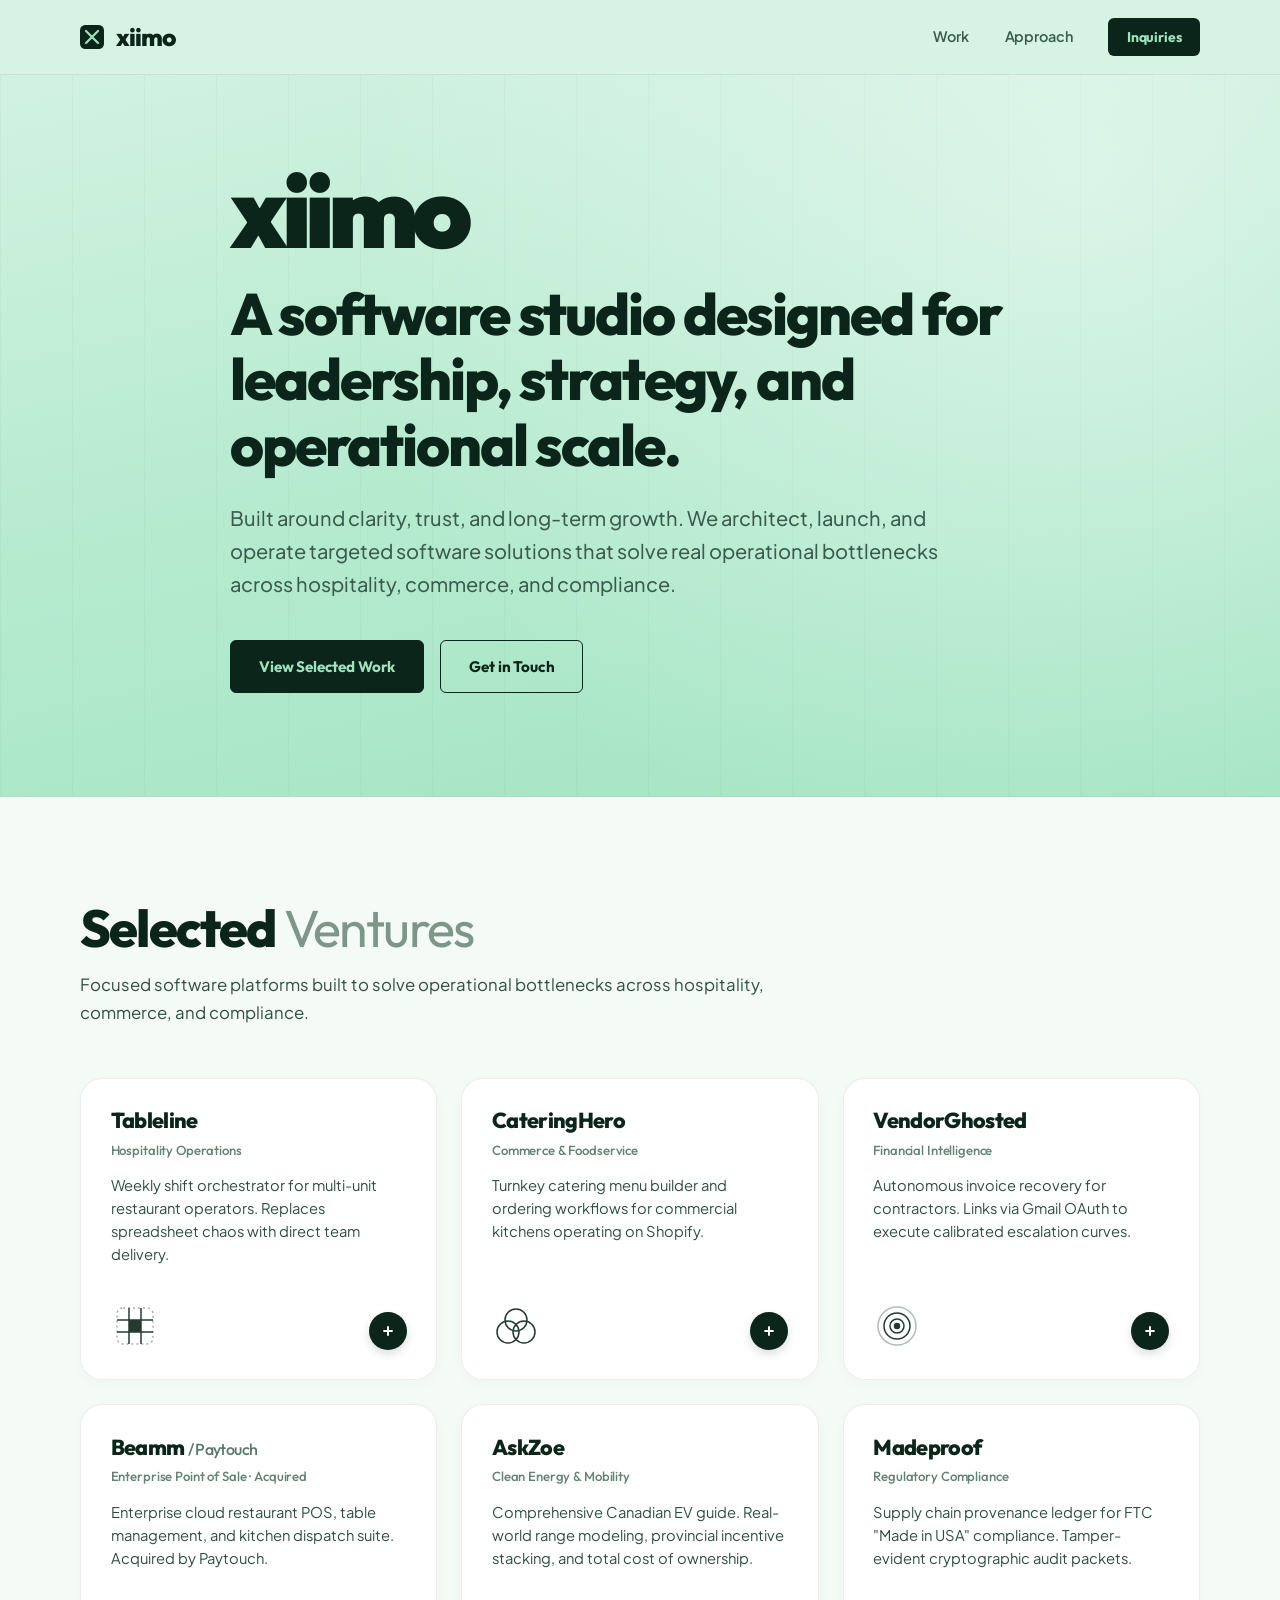
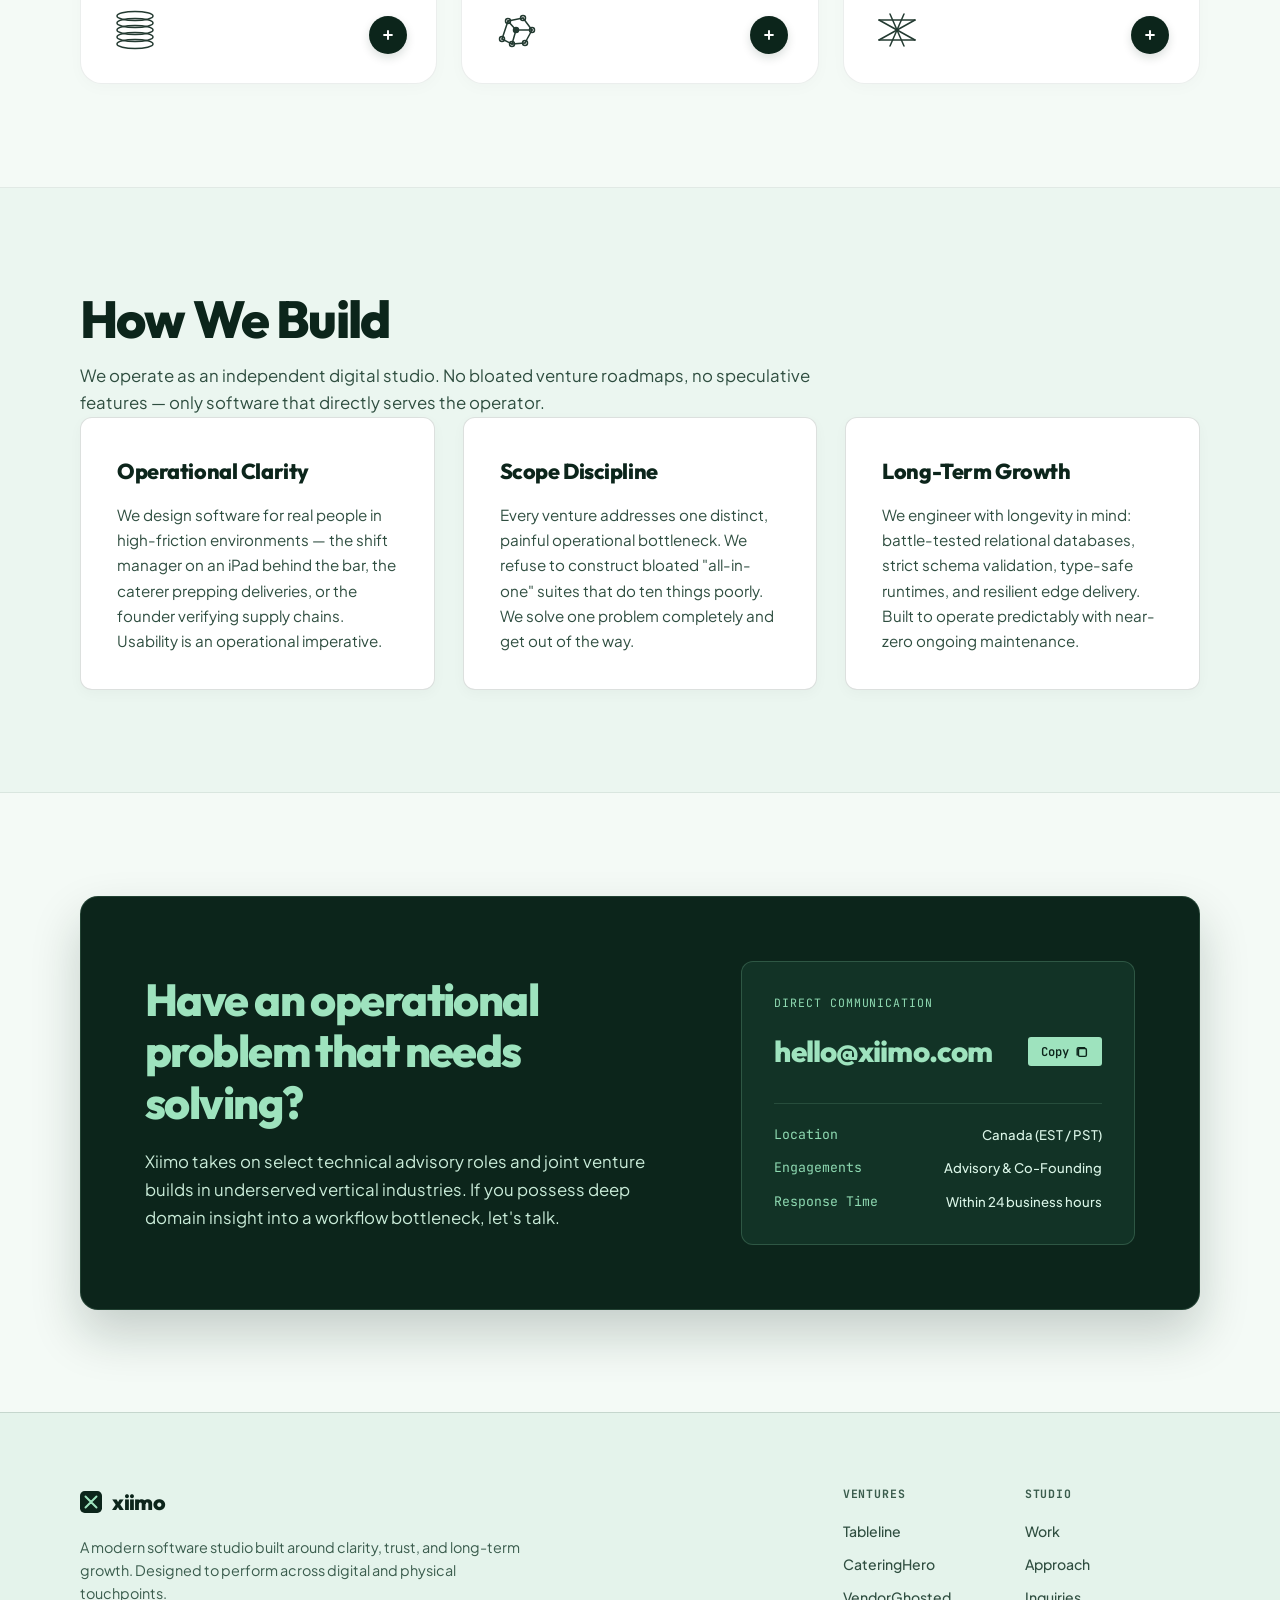
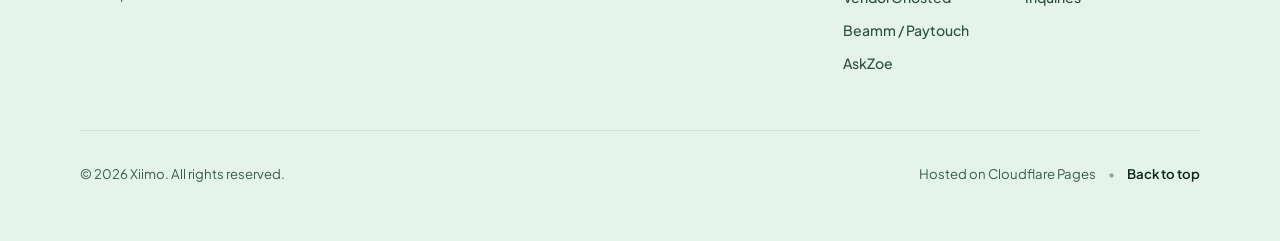
==== commit 98898da7: "Remove repetitive hero brand panel and remove arrows from all buttons (using reference plus signs on" ====
--- a/index.html
+++ b/index.html
@@ -128,7 +128,7 @@
       <nav class="desktop-nav" aria-label="Main Navigation">
         <a href="#ventures" class="nav-link">Work</a>
         <a href="#philosophy" class="nav-link">Approach</a>
-        <a href="#inquiries" class="nav-cta">Inquiries &rarr;</a>
+        <a href="#inquiries" class="nav-cta">Inquiries</a>
       </nav>
 
       <button class="mobile-toggle" id="menuToggle" aria-label="Toggle navigation menu" aria-expanded="false" aria-controls="mobileDrawer">
@@ -173,39 +173,10 @@
           <div class="hero-actions">
             <a href="#ventures" class="btn btn-dark">
               <span>View Selected Work</span>
-              <svg width="14" height="14" viewBox="0 0 16 16" fill="none" aria-hidden="true">
-                <path d="M8 3v10M3 8l5 5 5-5" stroke="currentColor" stroke-width="2" stroke-linecap="round" stroke-linejoin="round"/>
-              </svg>
             </a>
             <a href="#inquiries" class="btn btn-ghost-dark">
               <span>Get in Touch</span>
             </a>
-          </div>
-        </div>
-
-        <!-- Master Brand Tile (Referencing the clean dark green tile in brand guidelines) -->
-        <div class="hero-brand-panel">
-          <div class="identity-badge">
-            <div class="badge-header">
-              <div class="badge-monogram">
-                <svg width="44" height="44" viewBox="0 0 36 36" fill="none">
-                  <rect width="36" height="36" rx="8" fill="#9ee3be"/>
-                  <path d="M10 10L18 18M18 18L26 26M18 18L26 10M18 18L10 26" stroke="#0c251b" stroke-width="3.2" stroke-linecap="round"/>
-                </svg>
-              </div>
-              <span class="badge-name">xiimo</span>
-            </div>
-
-            <div class="badge-body">
-              <p class="badge-statement">
-                Built around clarity, trust, and long-term growth — a scalable identity designed to perform across digital and physical touchpoints.
-              </p>
-            </div>
-
-            <div class="badge-footer-meta">
-              <span>Independent Software Studio</span>
-              <span>Canada</span>
-            </div>
           </div>
         </div>
 
@@ -251,8 +222,8 @@
                   </svg>
                 </div>
                 <a href="https://tableline.xiimo.com" target="_blank" rel="noopener noreferrer" class="venture-action-btn" aria-label="Visit Tableline (opens in new tab)">
-                  <svg width="14" height="14" viewBox="0 0 16 16" fill="none" stroke="currentColor" stroke-width="2.2" stroke-linecap="round" stroke-linejoin="round">
-                    <path d="M4 12L12 4M12 4H6M12 4V10"/>
+                  <svg width="14" height="14" viewBox="0 0 16 16" fill="none" stroke="currentColor" stroke-width="2.2" stroke-linecap="round">
+                    <path d="M8 3.5v9M3.5 8h9"/>
                   </svg>
                 </a>
               </div>
@@ -278,8 +249,8 @@
                   </svg>
                 </div>
                 <a href="https://cateringhero.xiimo.com" target="_blank" rel="noopener noreferrer" class="venture-action-btn" aria-label="Visit CateringHero (opens in new tab)">
-                  <svg width="14" height="14" viewBox="0 0 16 16" fill="none" stroke="currentColor" stroke-width="2.2" stroke-linecap="round" stroke-linejoin="round">
-                    <path d="M4 12L12 4M12 4H6M12 4V10"/>
+                  <svg width="14" height="14" viewBox="0 0 16 16" fill="none" stroke="currentColor" stroke-width="2.2" stroke-linecap="round">
+                    <path d="M8 3.5v9M3.5 8h9"/>
                   </svg>
                 </a>
               </div>
@@ -306,8 +277,8 @@
                   </svg>
                 </div>
                 <a href="https://vendorghosted.com" target="_blank" rel="noopener noreferrer" class="venture-action-btn" aria-label="Visit VendorGhosted (opens in new tab)">
-                  <svg width="14" height="14" viewBox="0 0 16 16" fill="none" stroke="currentColor" stroke-width="2.2" stroke-linecap="round" stroke-linejoin="round">
-                    <path d="M4 12L12 4M12 4H6M12 4V10"/>
+                  <svg width="14" height="14" viewBox="0 0 16 16" fill="none" stroke="currentColor" stroke-width="2.2" stroke-linecap="round">
+                    <path d="M8 3.5v9M3.5 8h9"/>
                   </svg>
                 </a>
               </div>
@@ -335,8 +306,8 @@
                   </svg>
                 </div>
                 <a href="https://trynestor.com" target="_blank" rel="noopener noreferrer" class="venture-action-btn" aria-label="Visit Paytouch archive (opens in new tab)">
-                  <svg width="14" height="14" viewBox="0 0 16 16" fill="none" stroke="currentColor" stroke-width="2.2" stroke-linecap="round" stroke-linejoin="round">
-                    <path d="M4 12L12 4M12 4H6M12 4V10"/>
+                  <svg width="14" height="14" viewBox="0 0 16 16" fill="none" stroke="currentColor" stroke-width="2.2" stroke-linecap="round">
+                    <path d="M8 3.5v9M3.5 8h9"/>
                   </svg>
                 </a>
               </div>
@@ -375,8 +346,8 @@
                   </svg>
                 </div>
                 <a href="https://askzoe.ca" target="_blank" rel="noopener noreferrer" class="venture-action-btn" aria-label="Visit AskZoe (opens in new tab)">
-                  <svg width="14" height="14" viewBox="0 0 16 16" fill="none" stroke="currentColor" stroke-width="2.2" stroke-linecap="round" stroke-linejoin="round">
-                    <path d="M4 12L12 4M12 4H6M12 4V10"/>
+                  <svg width="14" height="14" viewBox="0 0 16 16" fill="none" stroke="currentColor" stroke-width="2.2" stroke-linecap="round">
+                    <path d="M8 3.5v9M3.5 8h9"/>
                   </svg>
                 </a>
               </div>
@@ -405,8 +376,8 @@
                   </svg>
                 </div>
                 <a href="#inquiries" class="venture-action-btn" aria-label="Inquire about Madeproof private deployment">
-                  <svg width="14" height="14" viewBox="0 0 16 16" fill="none" stroke="currentColor" stroke-width="2.2" stroke-linecap="round" stroke-linejoin="round">
-                    <path d="M4 12L12 4M12 4H6M12 4V10"/>
+                  <svg width="14" height="14" viewBox="0 0 16 16" fill="none" stroke="currentColor" stroke-width="2.2" stroke-linecap="round">
+                    <path d="M8 3.5v9M3.5 8h9"/>
                   </svg>
                 </a>
               </div>
@@ -553,7 +524,7 @@
         <div class="infra-text">
           <span>Hosted on Cloudflare Pages</span>
           <span class="bullet">&bull;</span>
-          <a href="#top" class="top-anchor">Back to top &uarr;</a>
+          <a href="#top" class="top-anchor">Back to top</a>
         </div>
       </div>
 
--- a/style.css
+++ b/style.css
@@ -267,10 +267,10 @@
 }
 
 .hero-container {
-  display: grid;
-  grid-template-columns: 1.25fr 0.75fr;
-  gap: clamp(2.5rem, 5vw, 4.5rem);
-  align-items: center;
+  display: flex;
+  flex-direction: column;
+  align-items: flex-start;
+  max-width: 900px;
   position: relative;
   z-index: 2;
 }
@@ -279,10 +279,11 @@
   display: flex;
   flex-direction: column;
   align-items: flex-start;
+  width: 100%;
 }
 
 .hero-brand-headline {
-  margin-bottom: 1.25rem;
+  margin-bottom: 1.5rem;
 }
 
 .studio-mark {
@@ -297,20 +298,21 @@
 
 .hero-statement {
   font-family: var(--font-brand);
-  font-size: clamp(1.85rem, 3.8vw, 2.75rem);
+  font-size: clamp(2.25rem, 4.8vw, 3.65rem);
   font-weight: 800;
-  line-height: 1.15;
+  line-height: 1.12;
   letter-spacing: -0.035em;
   color: var(--c-forest-deep);
-  margin-bottom: 1.25rem;
+  margin-bottom: 1.5rem;
+  max-width: 860px;
 }
 
 .hero-subtext {
-  font-size: clamp(1rem, 1.6vw, 1.125rem);
+  font-size: clamp(1.05rem, 1.8vw, 1.25rem);
   color: var(--c-forest-muted);
   line-height: 1.65;
-  max-width: 580px;
-  margin-bottom: 2.25rem;
+  max-width: 720px;
+  margin-bottom: 2.5rem;
   font-weight: 450;
 }
 
@@ -355,66 +357,6 @@
 
 .btn-ghost-dark:hover {
   background-color: rgba(12, 37, 27, 0.08);
-}
-
-/* Master Brand Identity Tile (Restrained, high-craft brand specimen) */
-.hero-brand-panel {
-  display: flex;
-  justify-content: flex-end;
-}
-
-.identity-badge {
-  width: 100%;
-  max-width: 380px;
-  background-color: var(--c-forest-deep);
-  color: #ffffff;
-  border-radius: var(--radius-lg);
-  padding: clamp(2rem, 4vw, 2.75rem);
-  box-shadow: 0 24px 50px rgba(12, 37, 27, 0.22);
-  border: 1px solid rgba(158, 227, 190, 0.2);
-}
-
-.badge-header {
-  display: flex;
-  align-items: center;
-  gap: 1rem;
-  margin-bottom: 1.75rem;
-}
-
-.badge-monogram {
-  display: flex;
-  align-items: center;
-}
-
-.badge-name {
-  font-family: var(--font-brand);
-  font-size: 1.75rem;
-  font-weight: 800;
-  letter-spacing: -0.04em;
-  line-height: 1;
-  color: var(--c-mint-accent);
-}
-
-.badge-body {
-  margin-bottom: 2rem;
-}
-
-.badge-statement {
-  font-size: 0.98rem;
-  line-height: 1.65;
-  color: #daf5e7;
-  font-weight: 400;
-}
-
-.badge-footer-meta {
-  display: flex;
-  align-items: center;
-  justify-content: space-between;
-  padding-top: 1.5rem;
-  border-top: 1px solid rgba(158, 227, 190, 0.2);
-  font-family: var(--font-mono);
-  font-size: 0.75rem;
-  color: var(--c-mint-border);
 }
 
 /* ==========================================================================
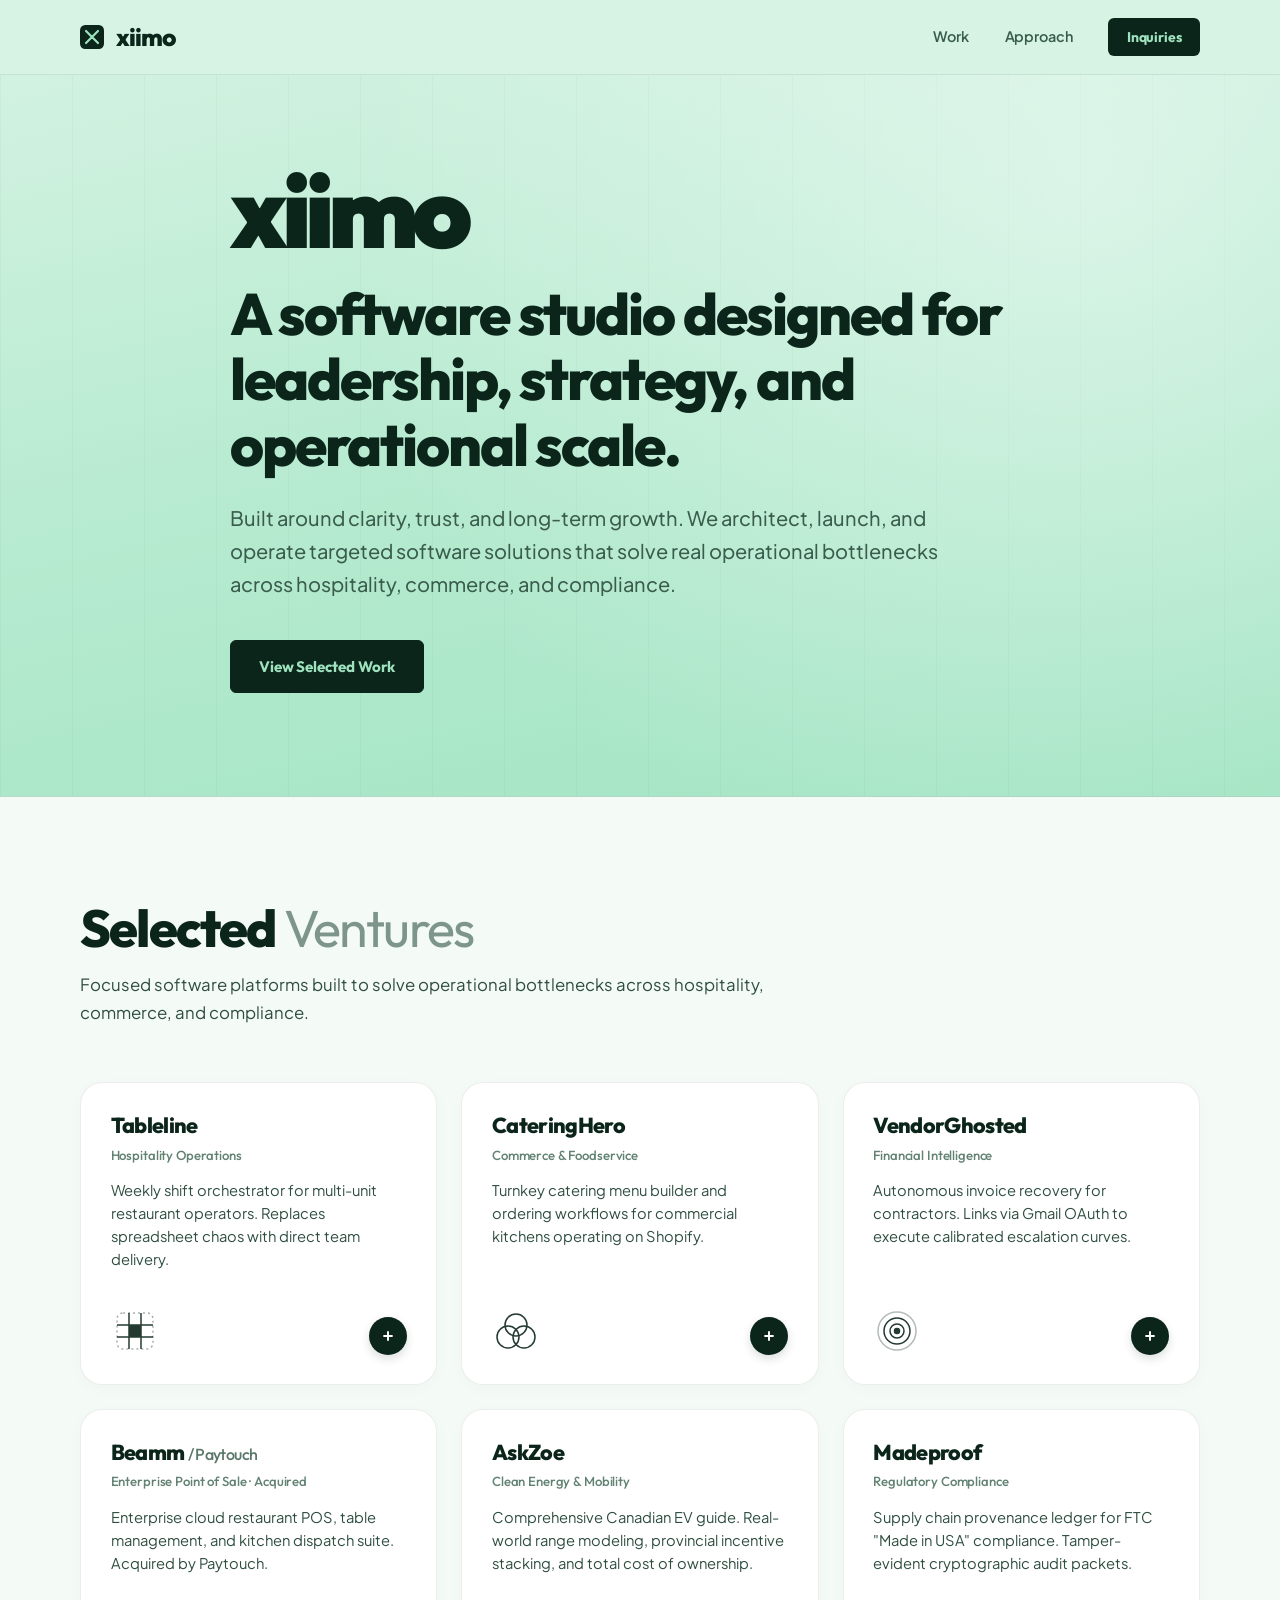
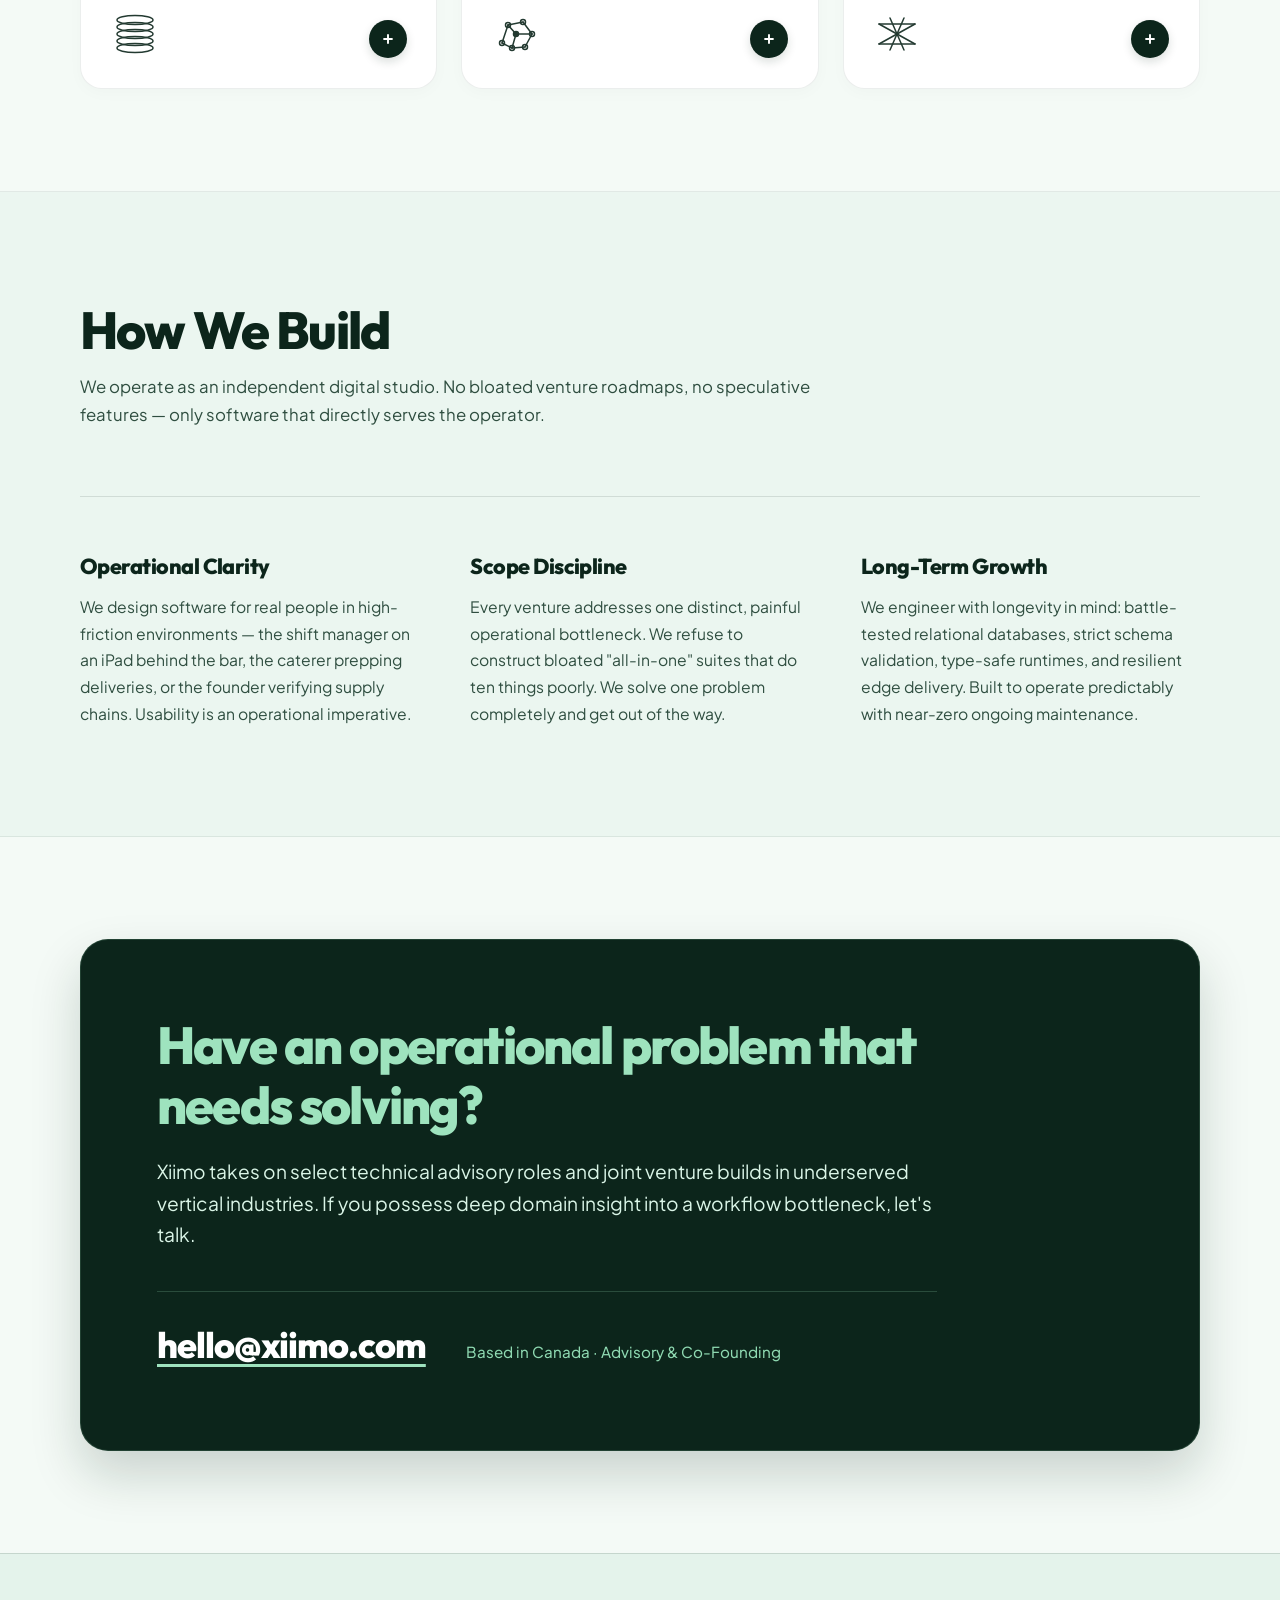
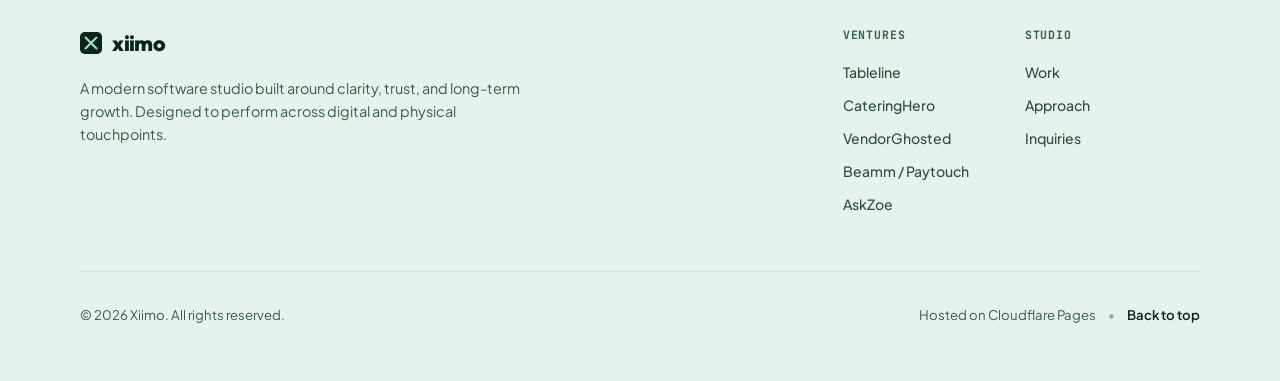
==== commit 0e06e155: "New website design" ====
--- a/index.html
+++ b/index.html
@@ -174,9 +174,6 @@
             <a href="#ventures" class="btn btn-dark">
               <span>View Selected Work</span>
             </a>
-            <a href="#inquiries" class="btn btn-ghost-dark">
-              <span>Get in Touch</span>
-            </a>
           </div>
         </div>
 
@@ -433,49 +430,22 @@
       <div class="container">
 
         <div class="inquiries-card">
-          <div class="inquiries-left">
+          <div class="inquiries-content">
             <h2 id="inquiries-heading" class="inquiries-title">
               Have an operational problem that needs solving?
             </h2>
             <p class="inquiries-desc">
               Xiimo takes on select technical advisory roles and joint venture builds in underserved vertical industries. If you possess deep domain insight into a workflow bottleneck, let's talk.
             </p>
-          </div>
-
-          <div class="inquiries-right">
-            <div class="contact-action-box">
-              <span class="action-label">Direct Communication</span>
-              
-              <div class="email-display-row">
-                <a href="mailto:hello@xiimo.com" class="hero-email-link" id="inquiryEmailLink">
-                  hello@xiimo.com
-                </a>
-                <button class="btn-copy-mint" id="copyEmailBtn" aria-label="Copy email address to clipboard">
-                  <span id="copyBtnText">Copy</span>
-                  <svg width="14" height="14" viewBox="0 0 16 16" fill="none" aria-hidden="true">
-                    <rect x="4" y="4" width="9" height="9" rx="1.5" stroke="currentColor" stroke-width="1.6"/>
-                    <path d="M2.5 11.5v-7A1.5 1.5 0 014 3h7" stroke="currentColor" stroke-width="1.6" stroke-linecap="round"/>
-                  </svg>
-                </button>
-              </div>
-
-              <div class="meta-details">
-                <div class="meta-item">
-                  <span class="k">Location</span>
-                  <span class="v">Canada (EST / PST)</span>
-                </div>
-                <div class="meta-item">
-                  <span class="k">Engagements</span>
-                  <span class="v">Advisory &amp; Co-Founding</span>
-                </div>
-                <div class="meta-item">
-                  <span class="k">Response Time</span>
-                  <span class="v">Within 24 business hours</span>
-                </div>
-              </div>
-            </div>
-          </div>
-        </div>
+            <div class="inquiries-contact-row">
+              <a href="mailto:hello@xiimo.com" class="inquiries-email-link">hello@xiimo.com</a>
+              <span class="inquiries-location-note">Based in Canada &middot; Advisory &amp; Co-Founding</span>
+            </div>
+          </div>
+        </div>
+
+      </div>
+    </section>
 
       </div>
     </section>
--- a/style.css
+++ b/style.css
@@ -368,6 +368,7 @@
 
 .section-lead {
   max-width: 740px;
+  margin-bottom: clamp(2.5rem, 5vw, 3.5rem);
 }
 
 .lead-title {
@@ -521,45 +522,59 @@
 }
 
 /* ==========================================================================
-   Philosophy / Approach Section
+   Philosophy / Approach Section (Editorial Typographic Layout, Zero Drop-Shadow Boxes)
    ========================================================================== */
 .philosophy-section {
-  padding-block: clamp(4.5rem, 8vw, 7rem);
+  padding-block: clamp(5rem, 8.5vw, 7.5rem);
   background-color: #ebf6f0;
   border-bottom: 1px solid var(--c-border-subtle);
+}
+
+.philosophy-section .section-lead {
+  margin-bottom: clamp(3rem, 5.5vw, 4.25rem);
 }
 
 .principles-grid {
   display: grid;
   grid-template-columns: repeat(3, 1fr);
-  gap: 1.75rem;
+  gap: clamp(2rem, 4vw, 3.5rem);
+  border-top: 1px solid rgba(12, 37, 27, 0.12);
+  padding-top: clamp(2.5rem, 4.5vw, 3.5rem);
+}
+
+@media (max-width: 860px) {
+  .principles-grid {
+    grid-template-columns: 1fr;
+    gap: 2.25rem;
+  }
 }
 
 .principle-box {
-  background-color: var(--c-bg-card);
-  border: 1px solid var(--c-border-medium);
-  border-radius: var(--radius-md);
-  padding: 2.25rem;
-  box-shadow: 0 4px 14px rgba(12, 37, 27, 0.03);
+  background: transparent;
+  border: none;
+  border-radius: 0;
+  padding: 0;
+  box-shadow: none;
 }
 
 .principle-title {
   font-family: var(--font-brand);
   font-size: 1.35rem;
   font-weight: 800;
-  letter-spacing: -0.02em;
+  letter-spacing: -0.025em;
   color: var(--c-forest-deep);
   margin-bottom: 0.85rem;
+  line-height: 1.25;
 }
 
 .principle-text {
-  font-size: 0.95rem;
+  font-size: 0.98rem;
   color: var(--c-text-secondary);
-  line-height: 1.65;
-}
-
-/* ==========================================================================
-   Inquiries Section (Deep Forest Green Inverted Showcase)
+  line-height: 1.7;
+}
+
+/* ==========================================================================
+   Inquiries Section (Understated, Confident Editorial Statement)
    ========================================================================== */
 .inquiries-section {
   padding-block: clamp(4.5rem, 8vw, 7.5rem);
@@ -569,19 +584,19 @@
 .inquiries-card {
   background-color: var(--c-forest-deep);
   color: #ffffff;
-  border-radius: var(--radius-lg);
-  padding: clamp(2.5rem, 5vw, 4.5rem);
-  display: grid;
-  grid-template-columns: 1.15fr 0.85fr;
-  gap: clamp(2.5rem, 5vw, 4.5rem);
-  align-items: center;
-  box-shadow: 0 24px 50px rgba(12, 37, 27, 0.2);
+  border-radius: 28px;
+  padding: clamp(3rem, 6vw, 4.75rem);
+  box-shadow: 0 24px 50px rgba(12, 37, 27, 0.18);
   border: 1px solid rgba(158, 227, 190, 0.15);
 }
 
+.inquiries-content {
+  max-width: 780px;
+}
+
 .inquiries-title {
   font-family: var(--font-brand);
-  font-size: clamp(2rem, 3.5vw, 2.85rem);
+  font-size: clamp(2.2rem, 4.2vw, 3.25rem);
   font-weight: 800;
   letter-spacing: -0.035em;
   line-height: 1.15;
@@ -590,91 +605,42 @@
 }
 
 .inquiries-desc {
-  font-size: 1.05rem;
-  color: #c9ebd8;
+  font-size: clamp(1.05rem, 1.8vw, 1.2rem);
+  color: #daf5e7;
   line-height: 1.65;
-  max-width: 520px;
-}
-
-.contact-action-box {
-  background-color: var(--c-forest-dark);
-  border: 1px solid rgba(158, 227, 190, 0.2);
-  border-radius: var(--radius-md);
-  padding: 2rem;
-}
-
-.action-label {
-  display: block;
-  font-family: var(--font-mono);
-  font-size: 0.72rem;
-  text-transform: uppercase;
-  letter-spacing: 0.08em;
+  margin-bottom: 2.5rem;
+  font-weight: 400;
+}
+
+.inquiries-contact-row {
+  display: flex;
+  align-items: baseline;
+  flex-wrap: wrap;
+  gap: 1.5rem 2.5rem;
+  padding-top: 1.5rem;
+  border-top: 1px solid rgba(158, 227, 190, 0.2);
+}
+
+.inquiries-email-link {
+  font-family: var(--font-brand);
+  font-size: clamp(1.6rem, 3.2vw, 2.25rem);
+  font-weight: 800;
+  color: #ffffff;
+  letter-spacing: -0.03em;
+  text-decoration: underline;
+  text-decoration-color: var(--c-mint-accent);
+  text-underline-offset: 6px;
+  transition: color var(--transition-fast), text-decoration-color var(--transition-fast);
+}
+
+.inquiries-email-link:hover {
+  color: var(--c-mint-accent);
+}
+
+.inquiries-location-note {
+  font-size: 0.95rem;
   color: var(--c-mint-border);
-  margin-bottom: 1rem;
-}
-
-.email-display-row {
-  display: flex;
-  align-items: center;
-  justify-content: space-between;
-  gap: 1rem;
-  margin-bottom: 1.75rem;
-  flex-wrap: wrap;
-}
-
-.hero-email-link {
-  font-family: var(--font-brand);
-  font-size: clamp(1.4rem, 2.5vw, 1.85rem);
-  font-weight: 800;
-  color: var(--c-mint-accent);
-  letter-spacing: -0.03em;
-}
-
-.hero-email-link:hover {
-  color: #ffffff;
-}
-
-.btn-copy-mint {
-  display: inline-flex;
-  align-items: center;
-  gap: 0.4rem;
-  font-family: var(--font-mono);
-  font-size: 0.76rem;
-  font-weight: 600;
-  color: var(--c-forest-deep);
-  background-color: var(--c-mint-accent);
-  padding: 0.4rem 0.8rem;
-  border-radius: var(--radius-xs);
-  transition: all var(--transition-fast);
-}
-
-.btn-copy-mint:hover {
-  background-color: #ffffff;
-}
-
-.meta-details {
-  display: flex;
-  flex-direction: column;
-  gap: 0.75rem;
-  padding-top: 1.25rem;
-  border-top: 1px solid rgba(158, 227, 190, 0.15);
-}
-
-.meta-item {
-  display: flex;
-  justify-content: space-between;
-  align-items: center;
-  font-size: 0.825rem;
-}
-
-.meta-item .k {
-  color: var(--c-mint-border);
-  font-family: var(--font-mono);
-}
-
-.meta-item .v {
-  color: #daf5e7;
-  font-weight: 500;
+  font-weight: 450;
 }
 
 /* ==========================================================================
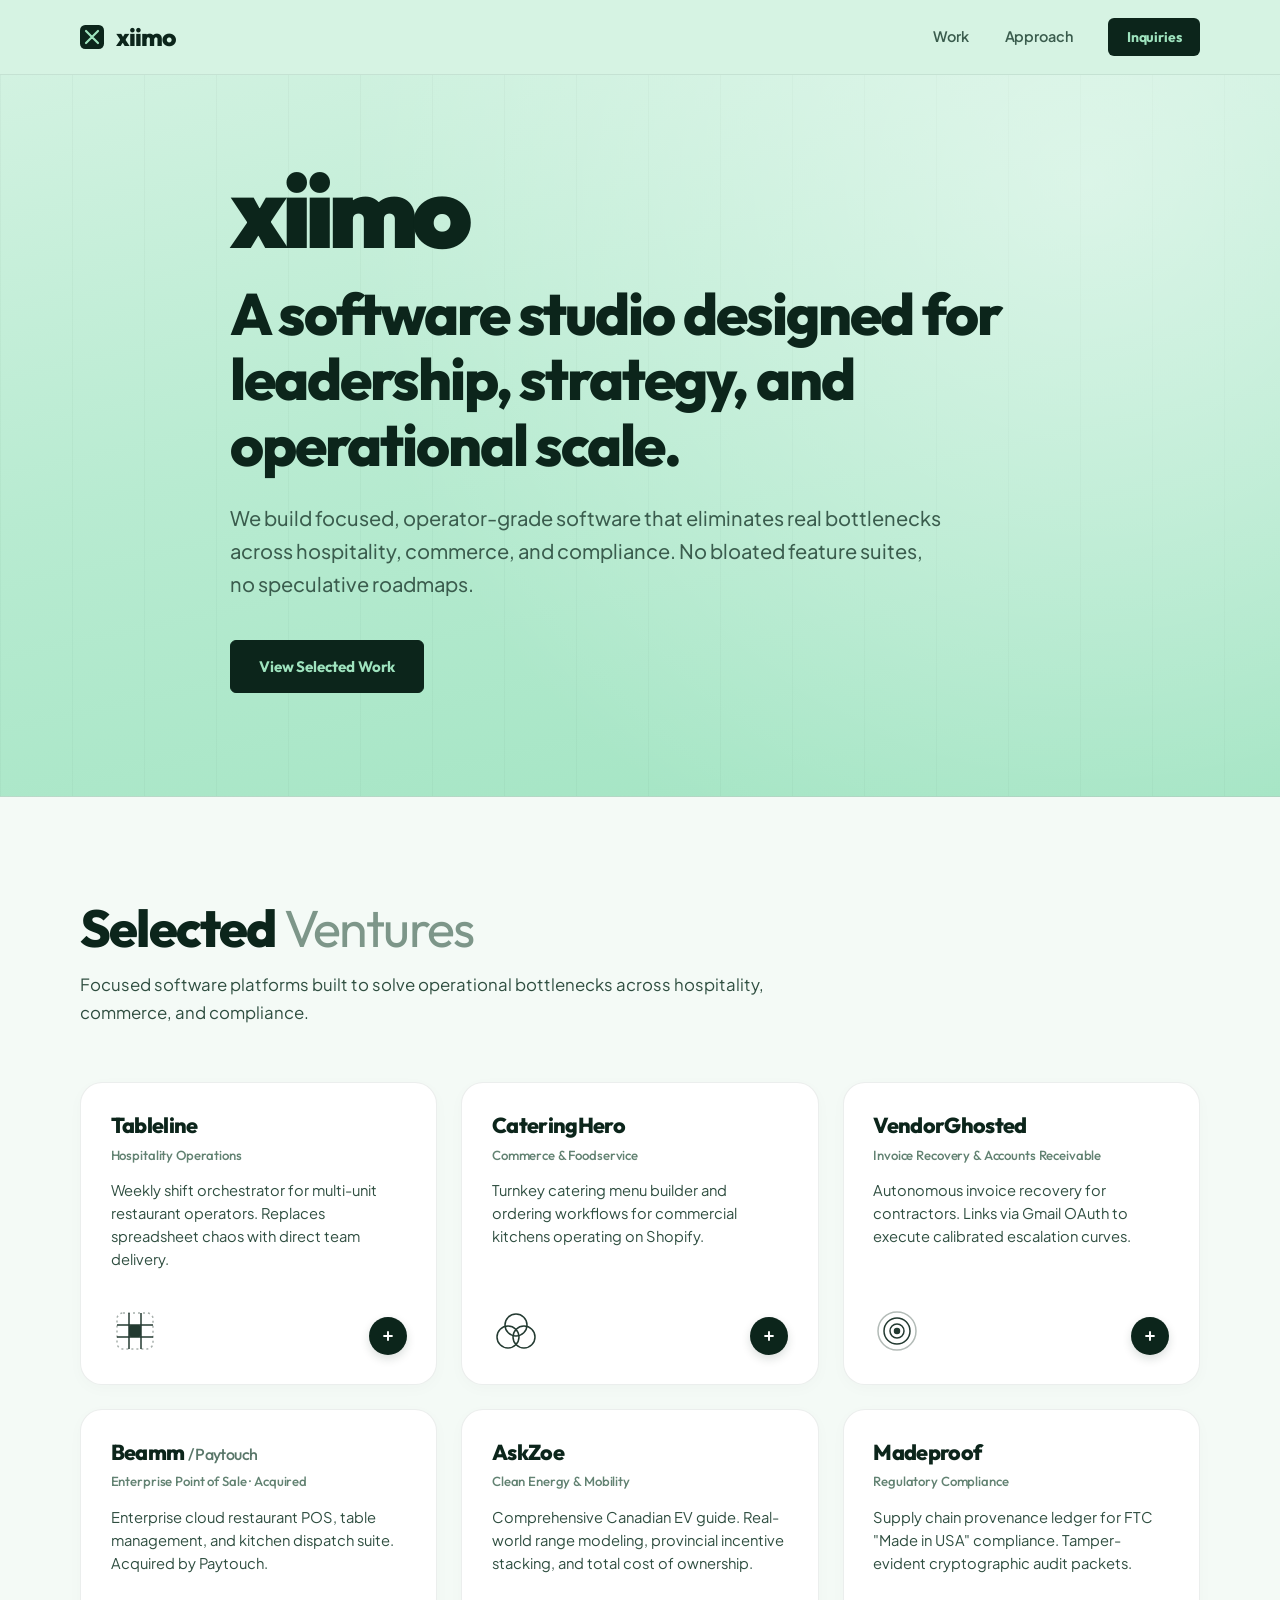
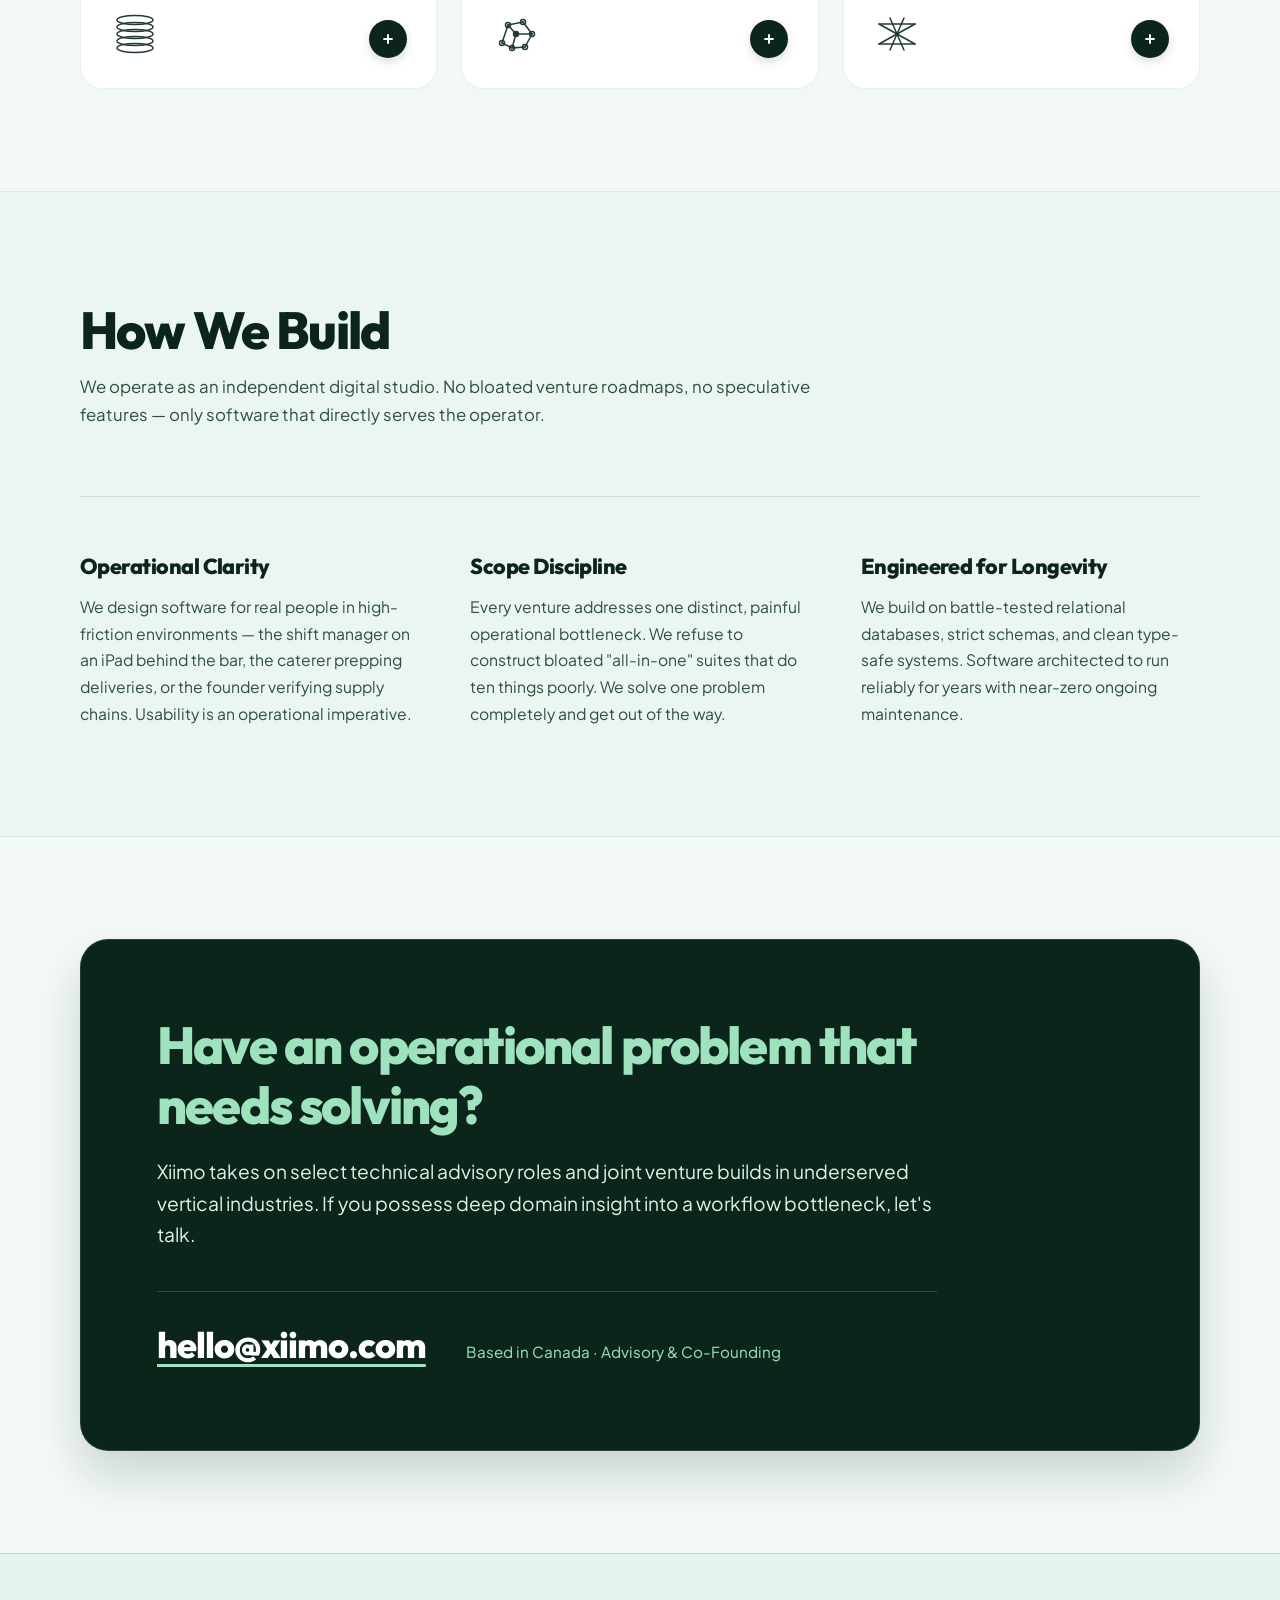
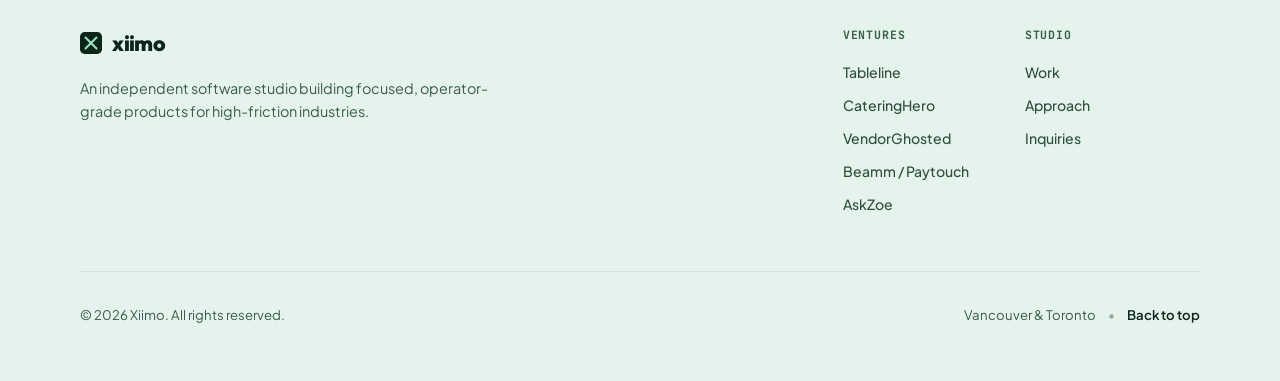
==== commit 5f70990b: "Eliminate remaining AI slop tells, buzzwords, and template artifacts across hero, ventures, philosop" ====
--- a/index.html
+++ b/index.html
@@ -167,7 +167,7 @@
           </h1>
 
           <p class="hero-subtext">
-            Built around clarity, trust, and long-term growth. We architect, launch, and operate targeted software solutions that solve real operational bottlenecks across hospitality, commerce, and compliance.
+            We build focused, operator-grade software that eliminates real bottlenecks across hospitality, commerce, and compliance. No bloated feature suites, no speculative roadmaps.
           </p>
 
           <div class="hero-actions">
@@ -259,7 +259,7 @@
             <div class="venture-card-inner">
               <div class="venture-card-top">
                 <h3 class="venture-name">VendorGhosted</h3>
-                <span class="venture-subtitle">Financial Intelligence</span>
+                <span class="venture-subtitle">Invoice Recovery &amp; Accounts Receivable</span>
               </div>
               <p class="venture-summary">
                 Autonomous invoice recovery for contractors. Links via Gmail OAuth to execute calibrated escalation curves.
@@ -414,9 +414,9 @@
           </div>
 
           <div class="principle-box">
-            <h3 class="principle-title">Long-Term Growth</h3>
+            <h3 class="principle-title">Engineered for Longevity</h3>
             <p class="principle-text">
-              We engineer with longevity in mind: battle-tested relational databases, strict schema validation, type-safe runtimes, and resilient edge delivery. Built to operate predictably with near-zero ongoing maintenance.
+              We build on battle-tested relational databases, strict schemas, and clean type-safe systems. Software architected to run reliably for years with near-zero ongoing maintenance.
             </p>
           </div>
 
@@ -447,9 +447,6 @@
       </div>
     </section>
 
-      </div>
-    </section>
-
   </main>
 
   <!-- Footer -->
@@ -465,7 +462,7 @@
           <span class="brand-text">xiimo</span>
         </div>
         <p class="footer-blurb">
-          A modern software studio built around clarity, trust, and long-term growth. Designed to perform across digital and physical touchpoints.
+          An independent software studio building focused, operator-grade products for high-friction industries.
         </p>
       </div>
 
@@ -492,7 +489,7 @@
           &copy; <span id="currentYear">2026</span> Xiimo. All rights reserved.
         </div>
         <div class="infra-text">
-          <span>Hosted on Cloudflare Pages</span>
+          <span>Vancouver &amp; Toronto</span>
           <span class="bullet">&bull;</span>
           <a href="#top" class="top-anchor">Back to top</a>
         </div>
--- a/style.css
+++ b/style.css
@@ -748,17 +748,8 @@
     gap: 3rem;
   }
 
-  .hero-brand-panel {
-    justify-content: flex-start;
-  }
-
   .principles-grid {
     grid-template-columns: 1fr;
-  }
-
-  .inquiries-card {
-    grid-template-columns: 1fr;
-    gap: 2.5rem;
   }
 }
 
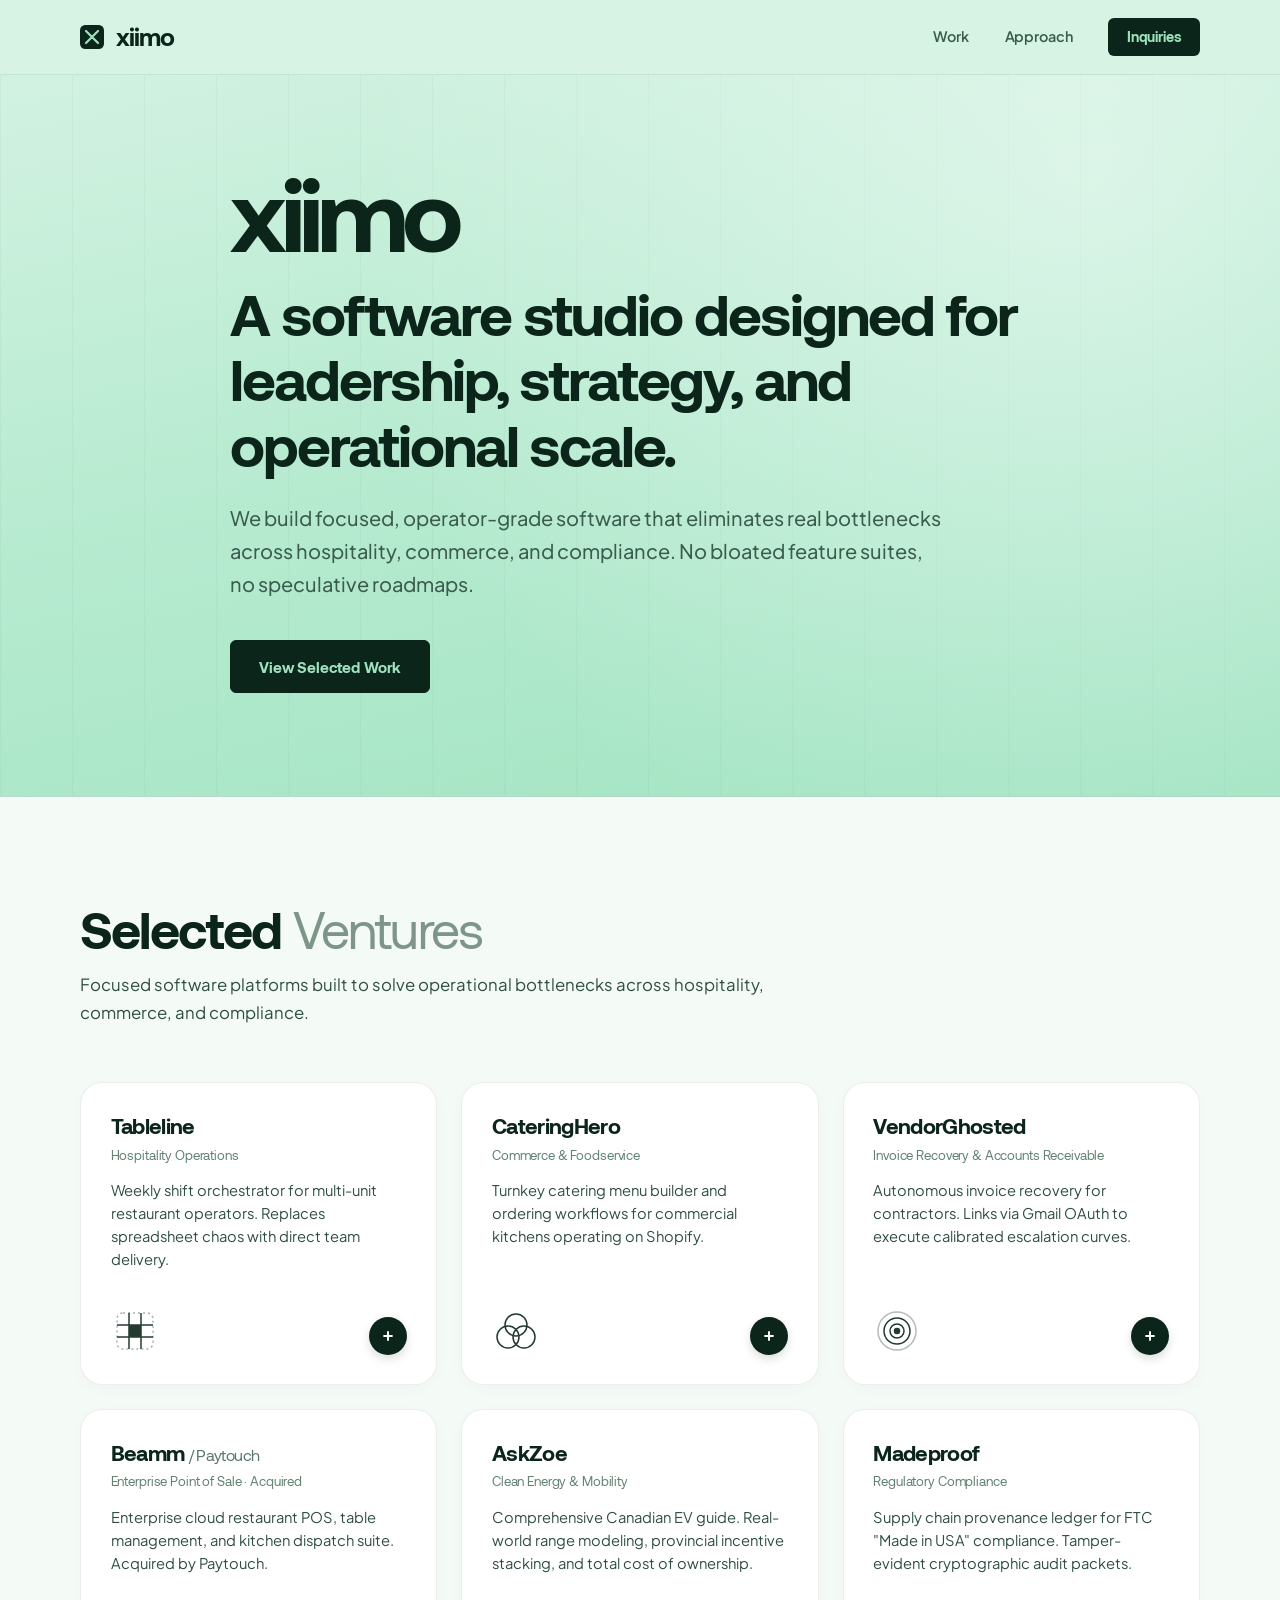
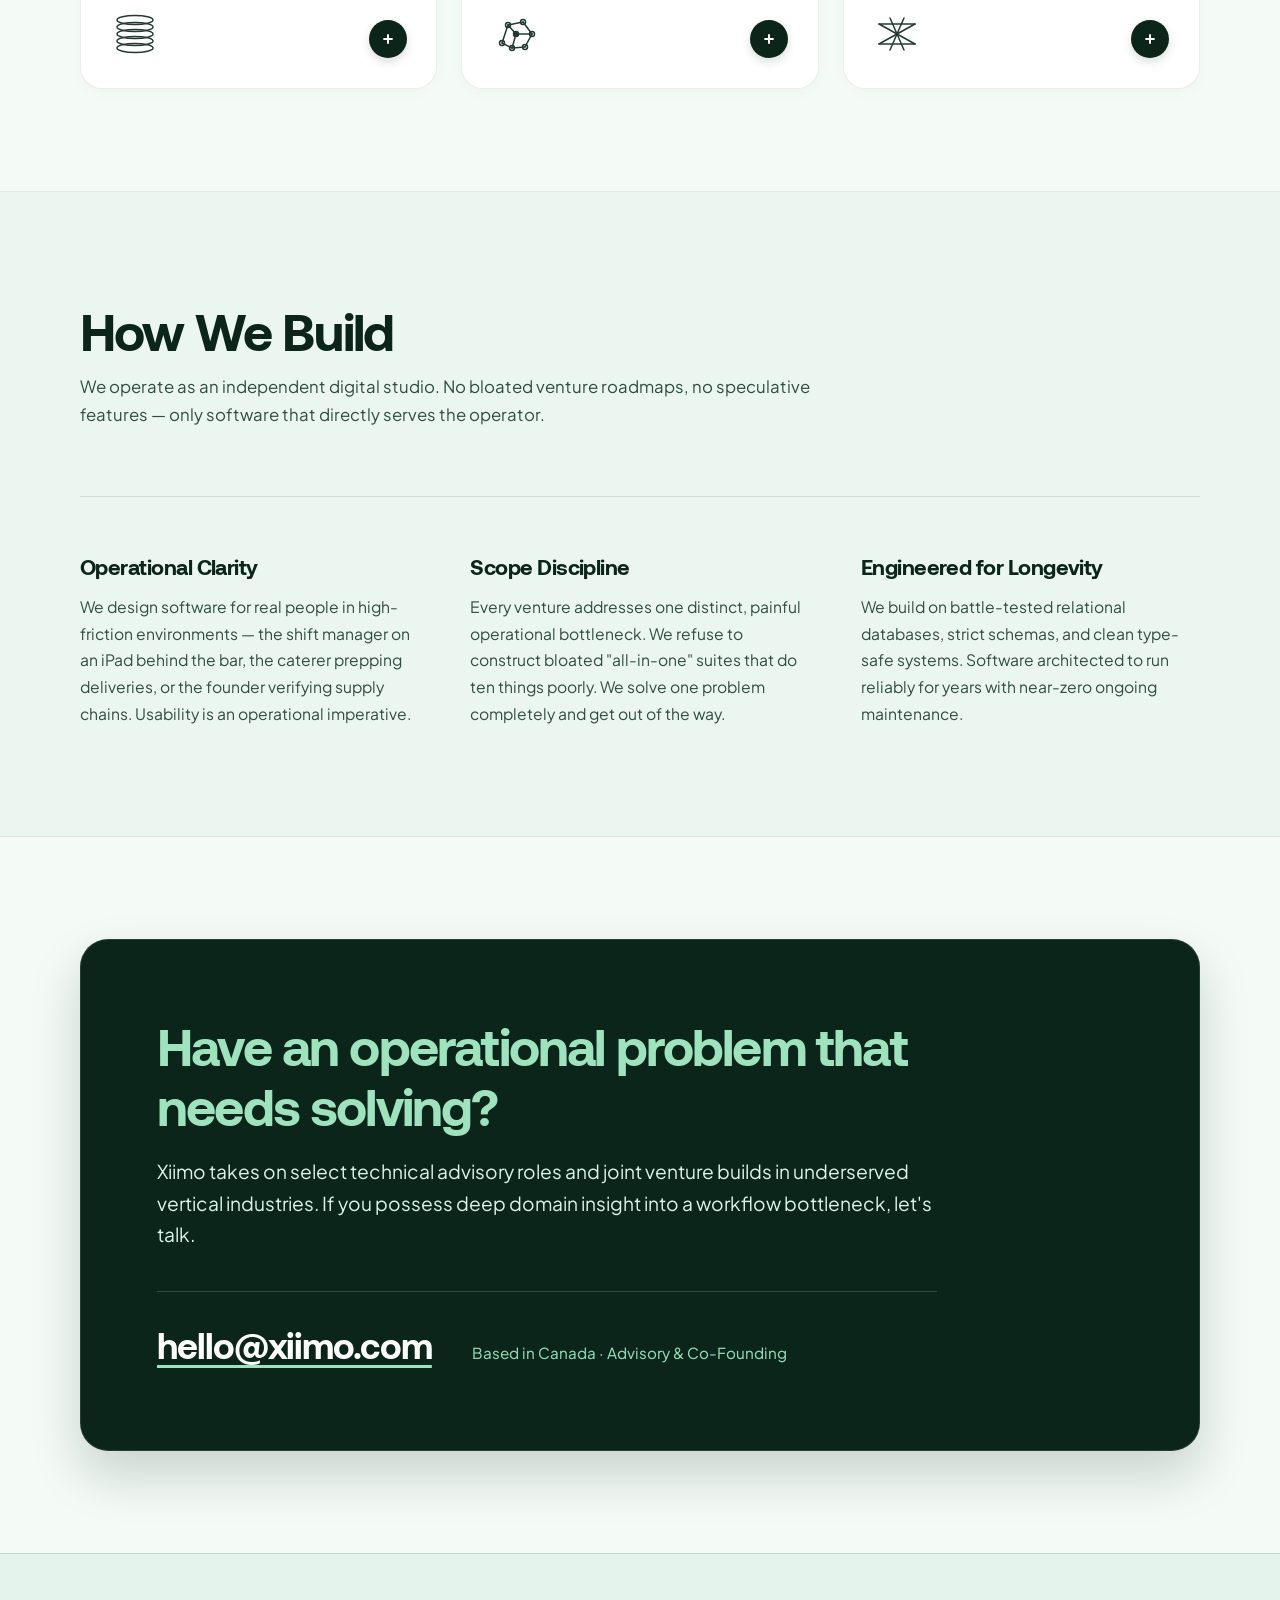
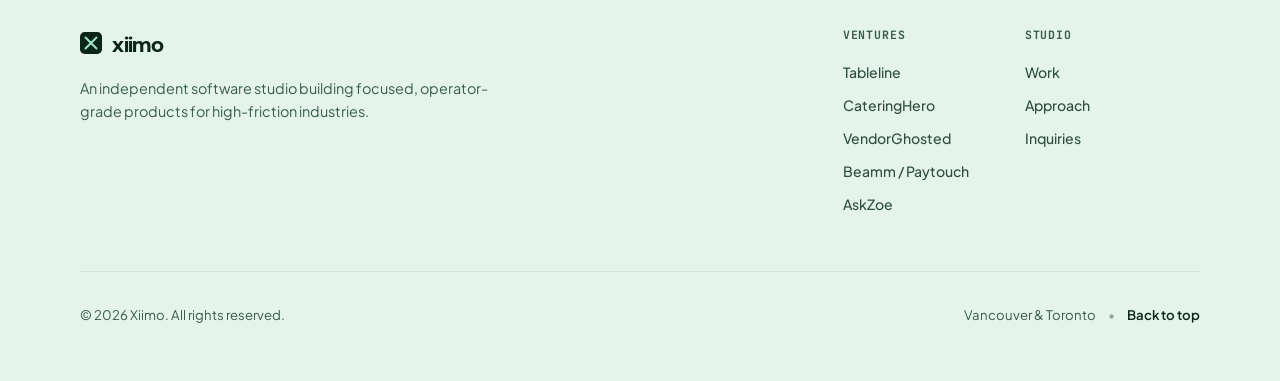
==== commit 298d66b0: "Switch brand typography to self-hosted Aeonik with edge cache preloads" ====
--- a/index.html
+++ b/index.html
@@ -26,10 +26,14 @@
   <link rel="icon" type="image/svg+xml" href="/favicon.svg" />
   <link rel="alternate icon" href="/favicon.ico" />
 
-  <!-- Typography: Outfit + Plus Jakarta Sans + JetBrains Mono -->
+  <!-- Self-Hosted Typography: Aeonik Preloads -->
+  <link rel="preload" href="/fonts/Aeonik-Bold.woff2" as="font" type="font/woff2" crossorigin />
+  <link rel="preload" href="/fonts/Aeonik-Regular.woff2" as="font" type="font/woff2" crossorigin />
+
+  <!-- Typography: Plus Jakarta Sans (Body) + JetBrains Mono (Technical) -->
   <link rel="preconnect" href="https://fonts.googleapis.com" />
   <link rel="preconnect" href="https://fonts.gstatic.com" crossorigin />
-  <link href="https://fonts.googleapis.com/css2?family=JetBrains+Mono:wght@400;500&family=Outfit:wght@400;500;600;700;800;900&family=Plus+Jakarta+Sans:wght@400;500;600;700&display=swap" rel="stylesheet" />
+  <link href="https://fonts.googleapis.com/css2?family=JetBrains+Mono:wght@400;500&family=Plus+Jakarta+Sans:wght@400;500;600;700&display=swap" rel="stylesheet" />
 
   <!-- Stylesheet -->
   <link rel="stylesheet" href="/style.css" />
--- a/style.css
+++ b/style.css
@@ -3,6 +3,25 @@
    Brand Identity: Fresh Luminous Mint (#9ee3be / #bdecd4) & Deep Forest Racing Green (#0c251b)
    Clean, restrained editorial layout. Zero AI pills, zero speculative tags.
    ========================================================================== */
+
+/* ==========================================================================
+   Typography — Self-Hosted Aeonik Display Font
+   ========================================================================== */
+@font-face {
+  font-family: 'Aeonik';
+  src: url('/fonts/Aeonik-Regular.woff2') format('woff2');
+  font-weight: 400 500;
+  font-style: normal;
+  font-display: swap;
+}
+
+@font-face {
+  font-family: 'Aeonik';
+  src: url('/fonts/Aeonik-Bold.woff2') format('woff2');
+  font-weight: 600 900;
+  font-style: normal;
+  font-display: swap;
+}
 
 :root {
   /* Core Color System */
@@ -29,7 +48,7 @@
   --c-border-medium: rgba(12, 37, 27, 0.14);
 
   /* Typography */
-  --font-brand: 'Outfit', -apple-system, BlinkMacSystemFont, 'Segoe UI', Roboto, sans-serif;
+  --font-brand: 'Aeonik', -apple-system, BlinkMacSystemFont, 'Segoe UI', Roboto, sans-serif;
   --font-sans: 'Plus Jakarta Sans', -apple-system, BlinkMacSystemFont, 'Segoe UI', Roboto, sans-serif;
   --font-mono: 'JetBrains Mono', SFMono-Regular, Menlo, Monaco, monospace;
 
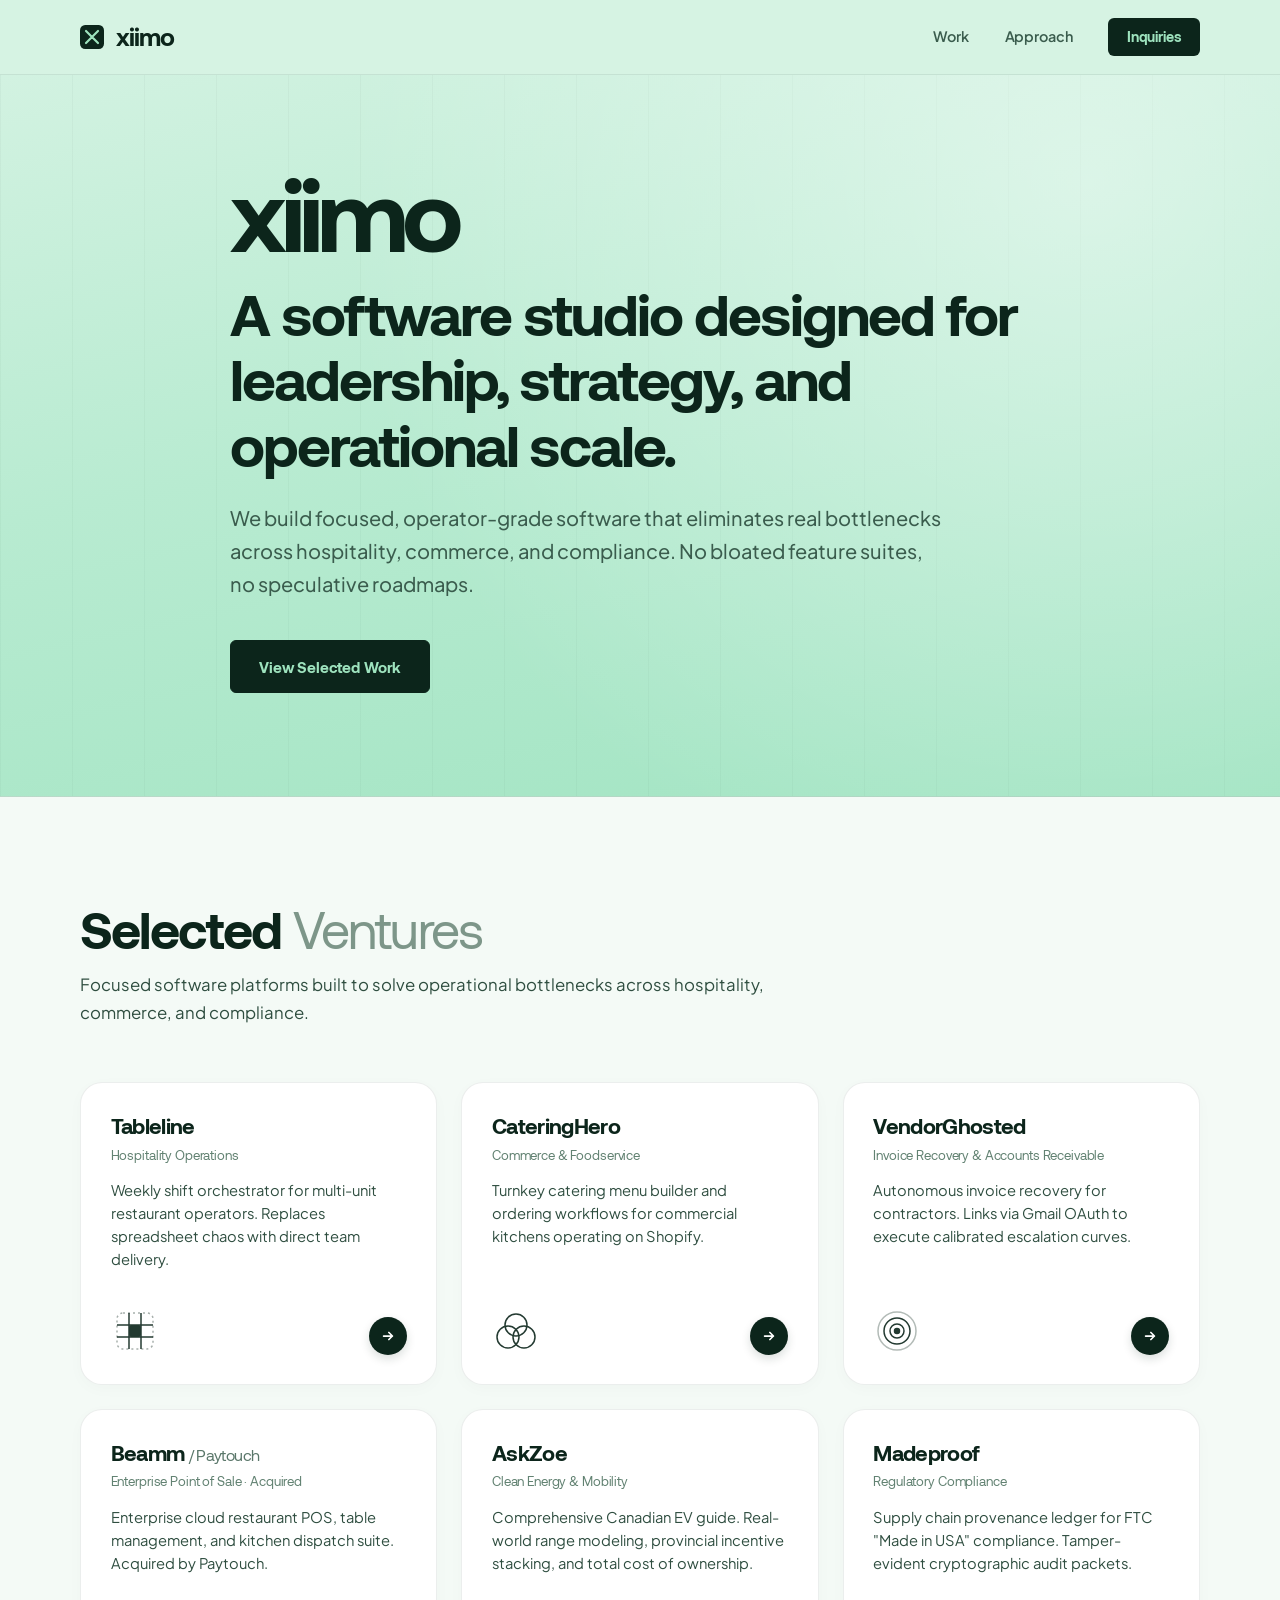
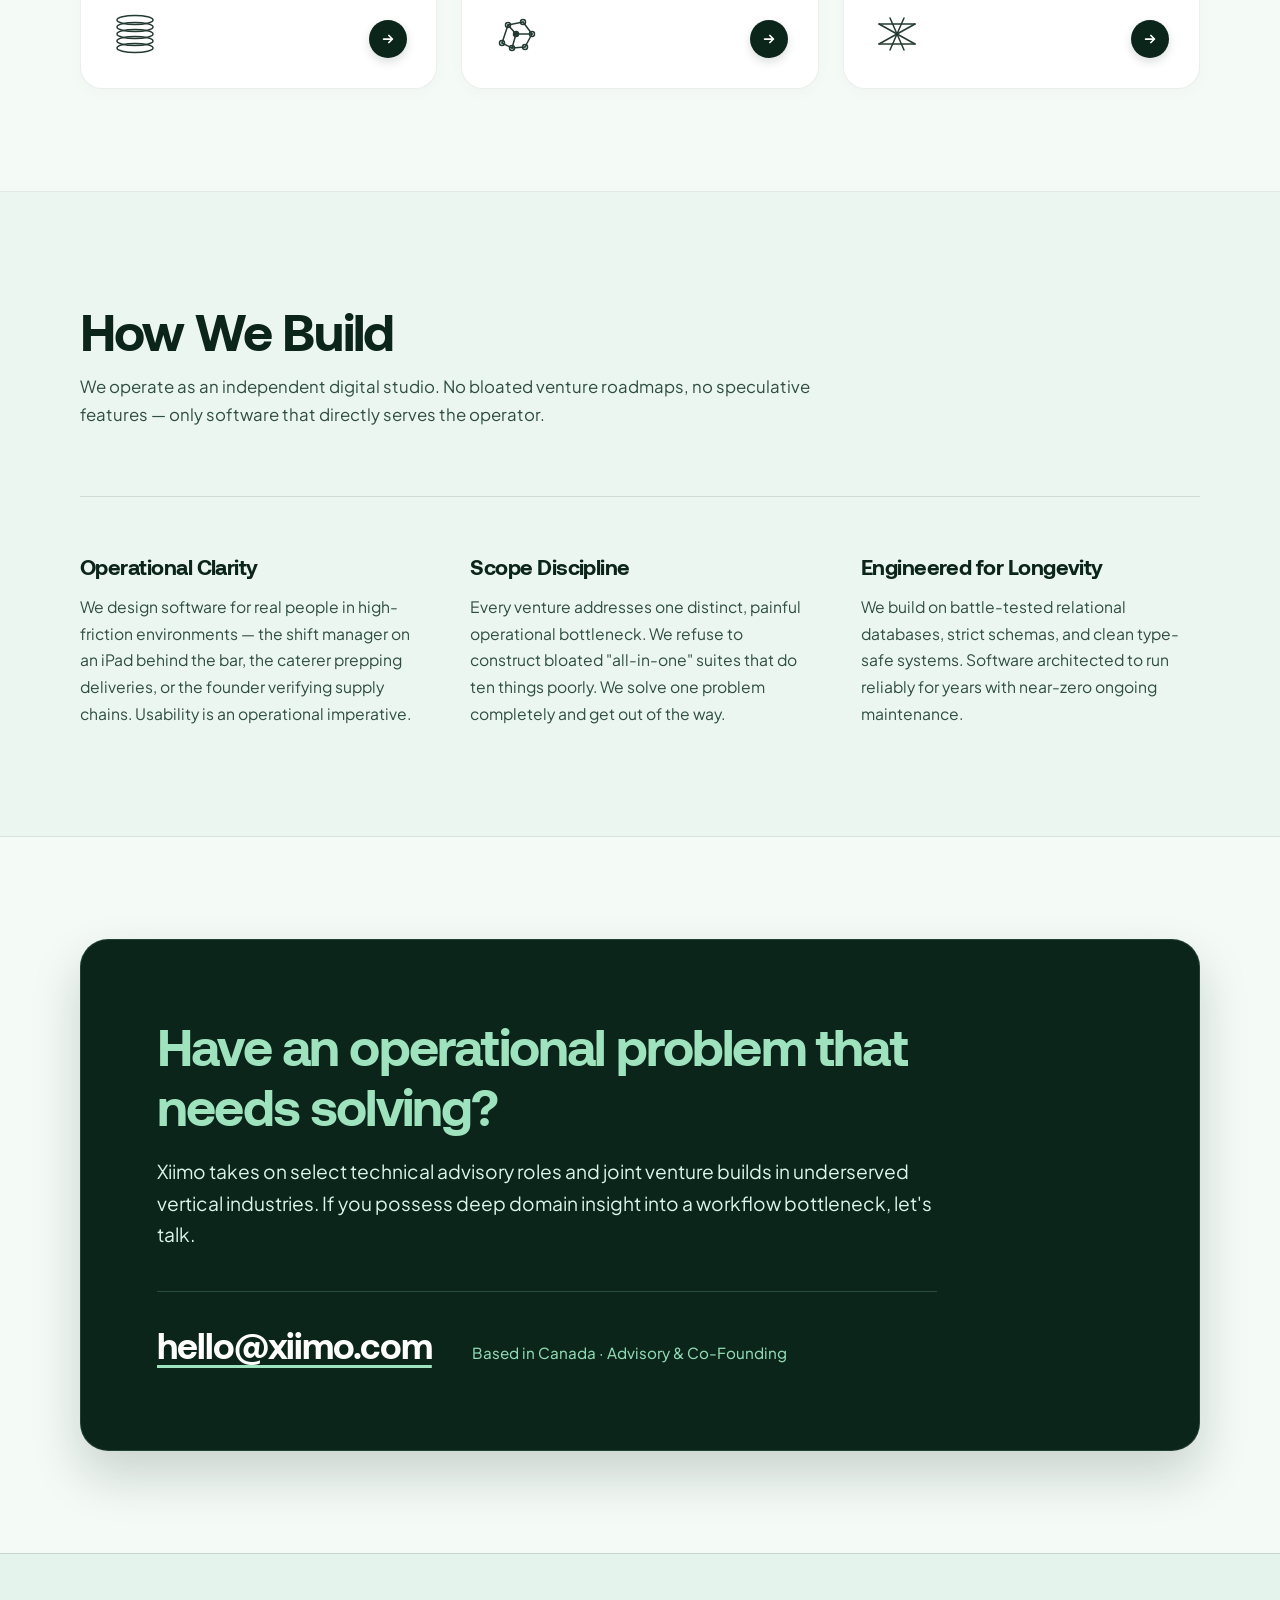
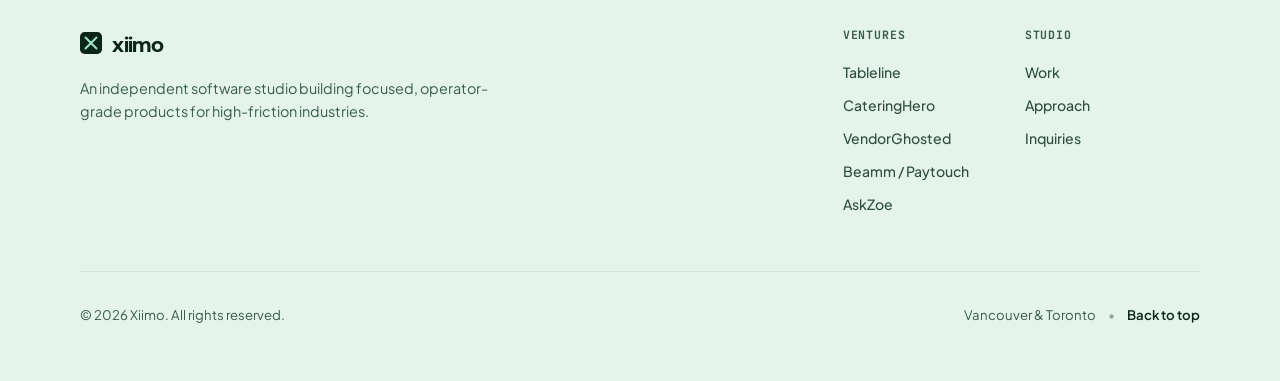
==== commit f2cd2d29: "Replace venture card action buttons + with right-pointing arrow icons" ====
--- a/index.html
+++ b/index.html
@@ -223,8 +223,8 @@
                   </svg>
                 </div>
                 <a href="https://tableline.xiimo.com" target="_blank" rel="noopener noreferrer" class="venture-action-btn" aria-label="Visit Tableline (opens in new tab)">
-                  <svg width="14" height="14" viewBox="0 0 16 16" fill="none" stroke="currentColor" stroke-width="2.2" stroke-linecap="round">
-                    <path d="M8 3.5v9M3.5 8h9"/>
+                  <svg width="14" height="14" viewBox="0 0 16 16" fill="none" stroke="currentColor" stroke-width="2" stroke-linecap="round" stroke-linejoin="round">
+                    <path d="M3 8h10M9 4l4 4-4 4"/>
                   </svg>
                 </a>
               </div>
@@ -250,8 +250,8 @@
                   </svg>
                 </div>
                 <a href="https://cateringhero.xiimo.com" target="_blank" rel="noopener noreferrer" class="venture-action-btn" aria-label="Visit CateringHero (opens in new tab)">
-                  <svg width="14" height="14" viewBox="0 0 16 16" fill="none" stroke="currentColor" stroke-width="2.2" stroke-linecap="round">
-                    <path d="M8 3.5v9M3.5 8h9"/>
+                  <svg width="14" height="14" viewBox="0 0 16 16" fill="none" stroke="currentColor" stroke-width="2" stroke-linecap="round" stroke-linejoin="round">
+                    <path d="M3 8h10M9 4l4 4-4 4"/>
                   </svg>
                 </a>
               </div>
@@ -278,8 +278,8 @@
                   </svg>
                 </div>
                 <a href="https://vendorghosted.com" target="_blank" rel="noopener noreferrer" class="venture-action-btn" aria-label="Visit VendorGhosted (opens in new tab)">
-                  <svg width="14" height="14" viewBox="0 0 16 16" fill="none" stroke="currentColor" stroke-width="2.2" stroke-linecap="round">
-                    <path d="M8 3.5v9M3.5 8h9"/>
+                  <svg width="14" height="14" viewBox="0 0 16 16" fill="none" stroke="currentColor" stroke-width="2" stroke-linecap="round" stroke-linejoin="round">
+                    <path d="M3 8h10M9 4l4 4-4 4"/>
                   </svg>
                 </a>
               </div>
@@ -307,8 +307,8 @@
                   </svg>
                 </div>
                 <a href="https://trynestor.com" target="_blank" rel="noopener noreferrer" class="venture-action-btn" aria-label="Visit Paytouch archive (opens in new tab)">
-                  <svg width="14" height="14" viewBox="0 0 16 16" fill="none" stroke="currentColor" stroke-width="2.2" stroke-linecap="round">
-                    <path d="M8 3.5v9M3.5 8h9"/>
+                  <svg width="14" height="14" viewBox="0 0 16 16" fill="none" stroke="currentColor" stroke-width="2" stroke-linecap="round" stroke-linejoin="round">
+                    <path d="M3 8h10M9 4l4 4-4 4"/>
                   </svg>
                 </a>
               </div>
@@ -347,8 +347,8 @@
                   </svg>
                 </div>
                 <a href="https://askzoe.ca" target="_blank" rel="noopener noreferrer" class="venture-action-btn" aria-label="Visit AskZoe (opens in new tab)">
-                  <svg width="14" height="14" viewBox="0 0 16 16" fill="none" stroke="currentColor" stroke-width="2.2" stroke-linecap="round">
-                    <path d="M8 3.5v9M3.5 8h9"/>
+                  <svg width="14" height="14" viewBox="0 0 16 16" fill="none" stroke="currentColor" stroke-width="2" stroke-linecap="round" stroke-linejoin="round">
+                    <path d="M3 8h10M9 4l4 4-4 4"/>
                   </svg>
                 </a>
               </div>
@@ -377,8 +377,8 @@
                   </svg>
                 </div>
                 <a href="#inquiries" class="venture-action-btn" aria-label="Inquire about Madeproof private deployment">
-                  <svg width="14" height="14" viewBox="0 0 16 16" fill="none" stroke="currentColor" stroke-width="2.2" stroke-linecap="round">
-                    <path d="M8 3.5v9M3.5 8h9"/>
+                  <svg width="14" height="14" viewBox="0 0 16 16" fill="none" stroke="currentColor" stroke-width="2" stroke-linecap="round" stroke-linejoin="round">
+                    <path d="M3 8h10M9 4l4 4-4 4"/>
                   </svg>
                 </a>
               </div>
--- a/style.css
+++ b/style.css
@@ -534,10 +534,18 @@
   box-shadow: 0 4px 10px rgba(12, 37, 27, 0.15);
 }
 
+.venture-action-btn svg {
+  transition: transform 0.2s cubic-bezier(0.16, 1, 0.3, 1);
+}
+
 .venture-action-btn:hover {
   background-color: #174230;
   color: #9ee3be;
   transform: scale(1.08);
+}
+
+.venture-action-btn:hover svg {
+  transform: translateX(1.5px);
 }
 
 /* ==========================================================================
